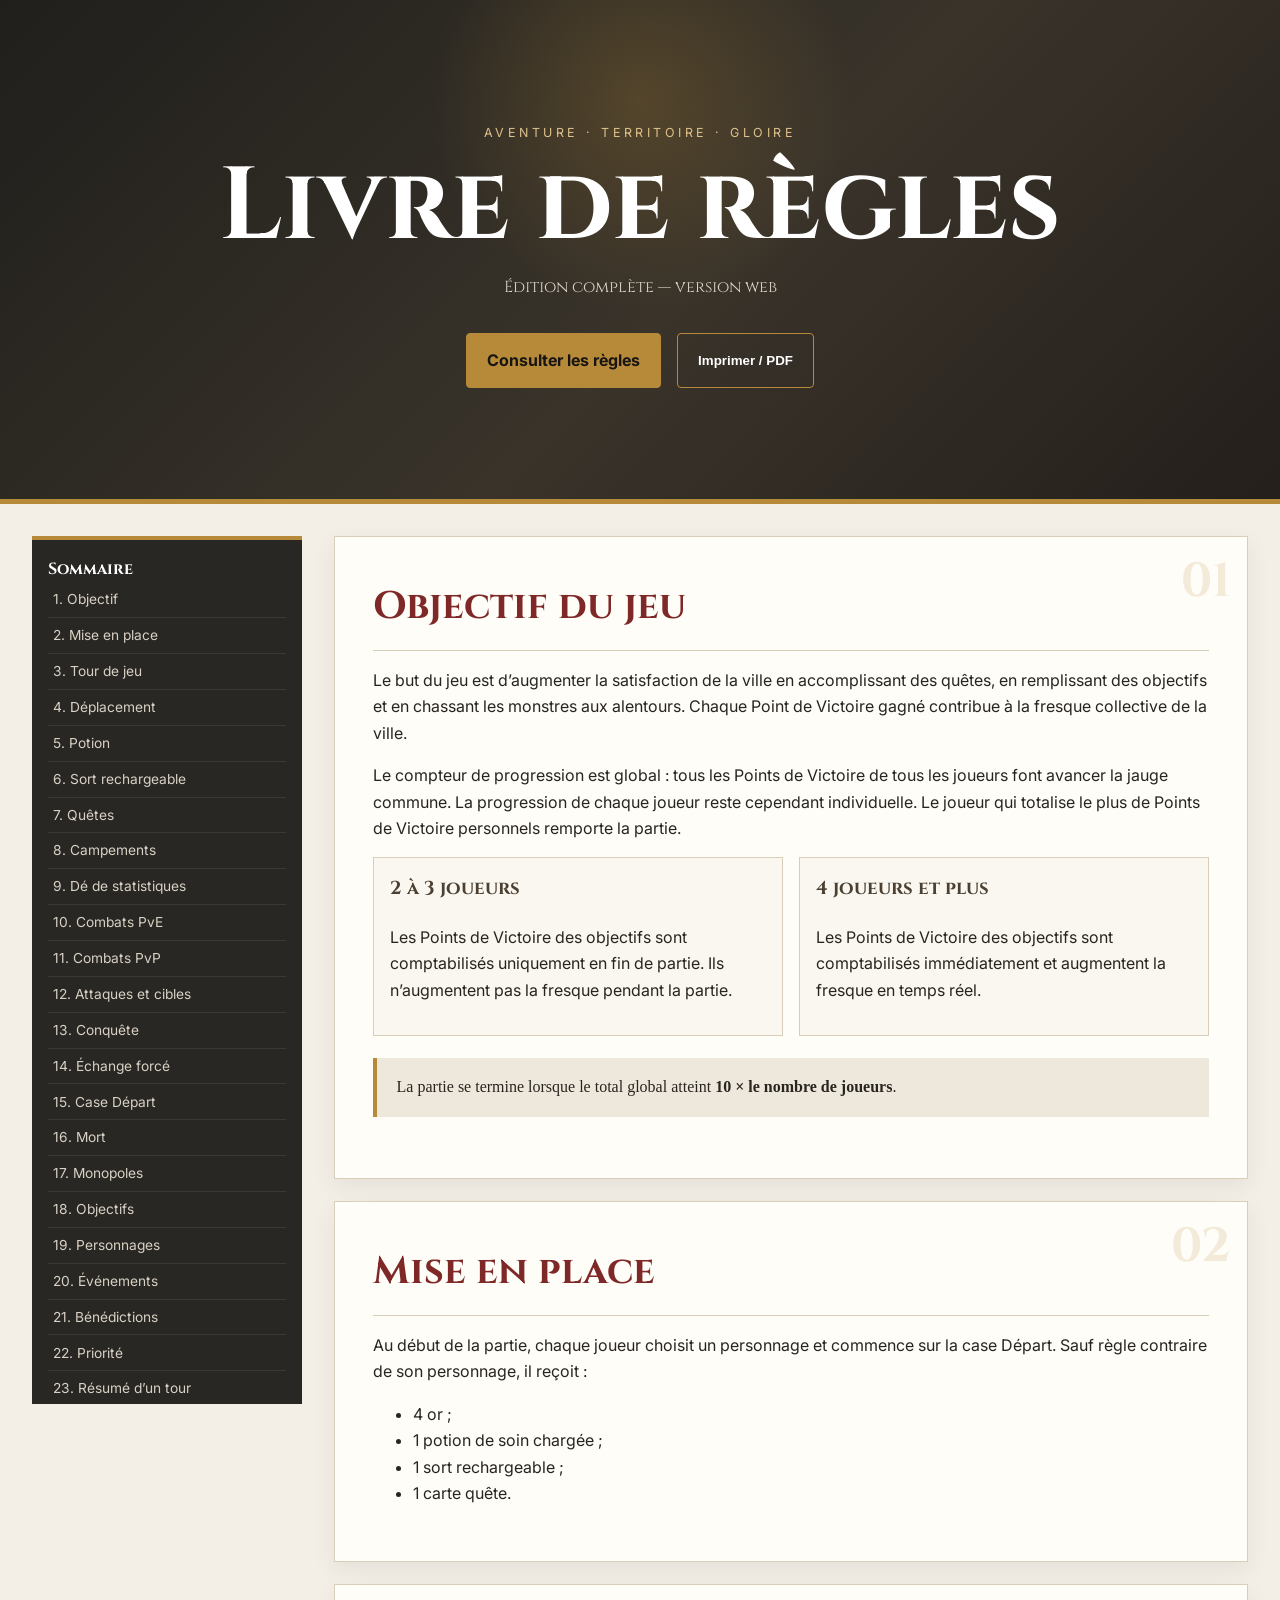
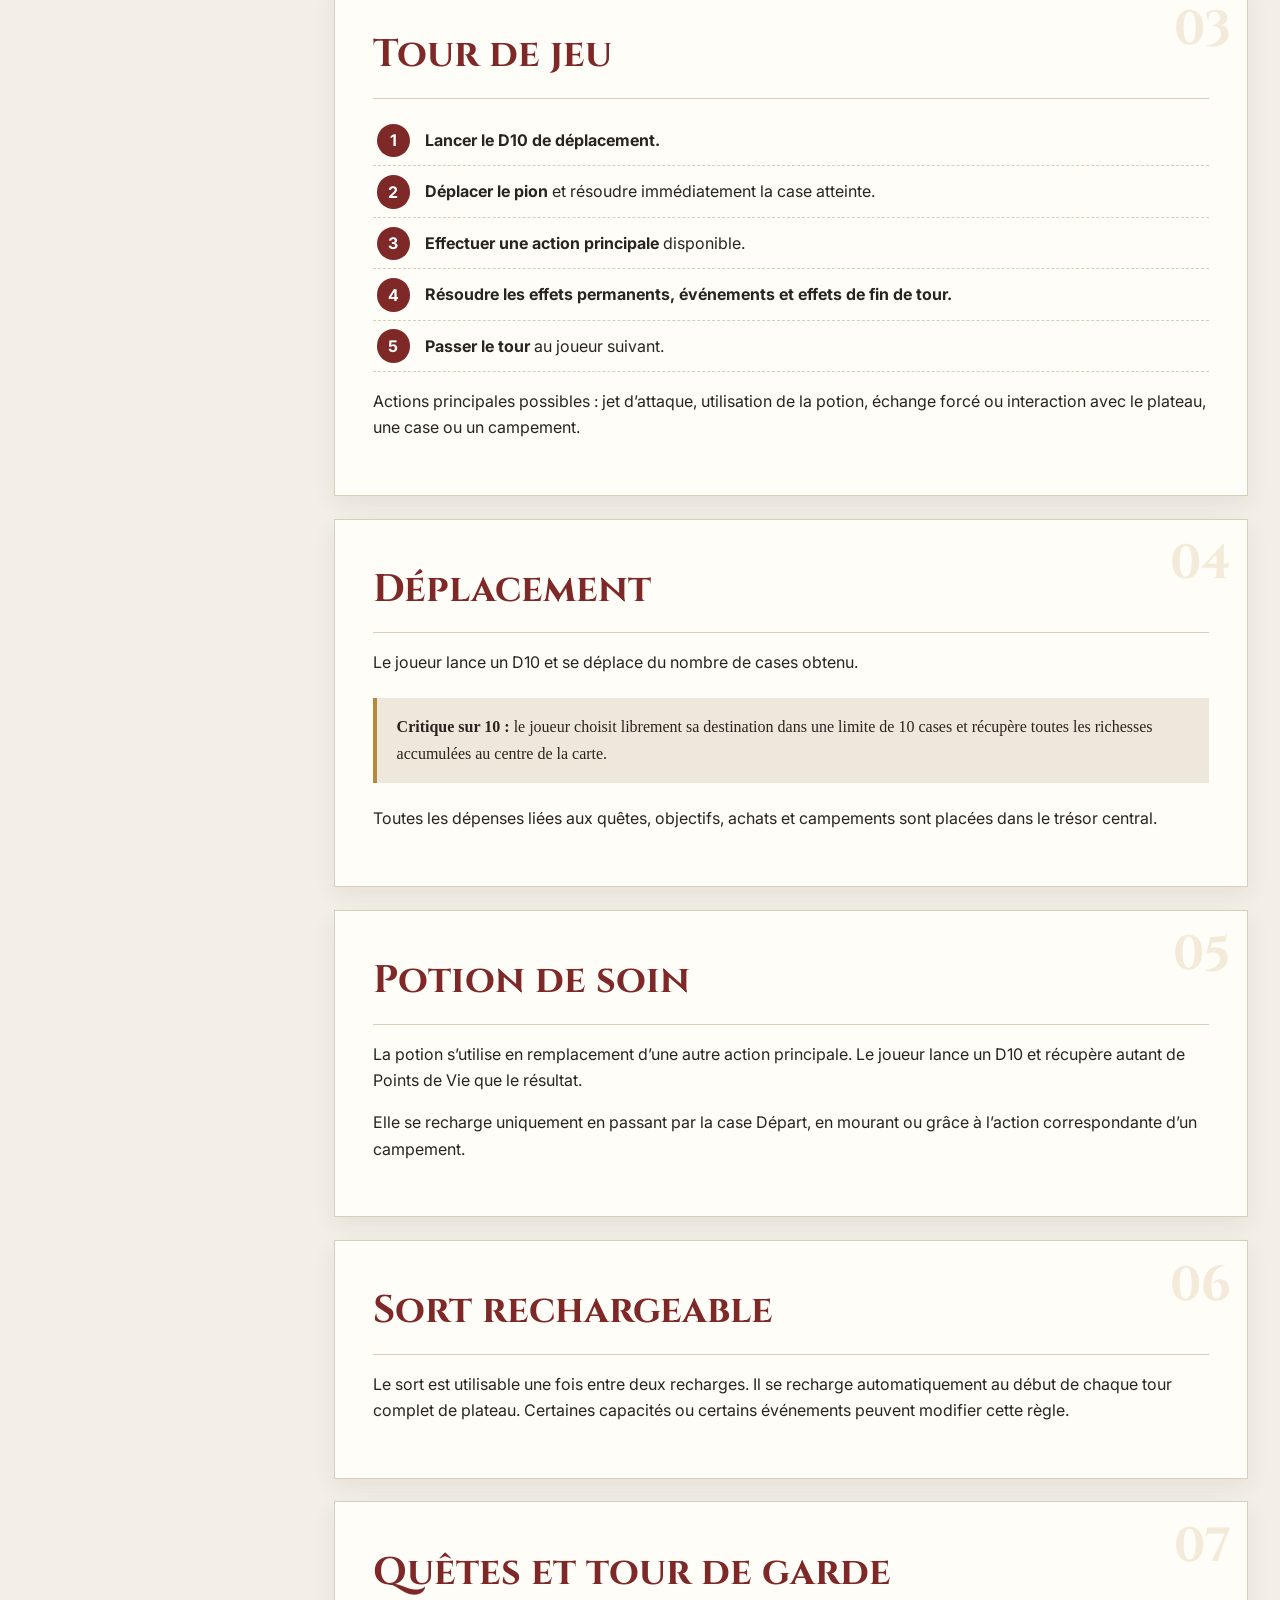
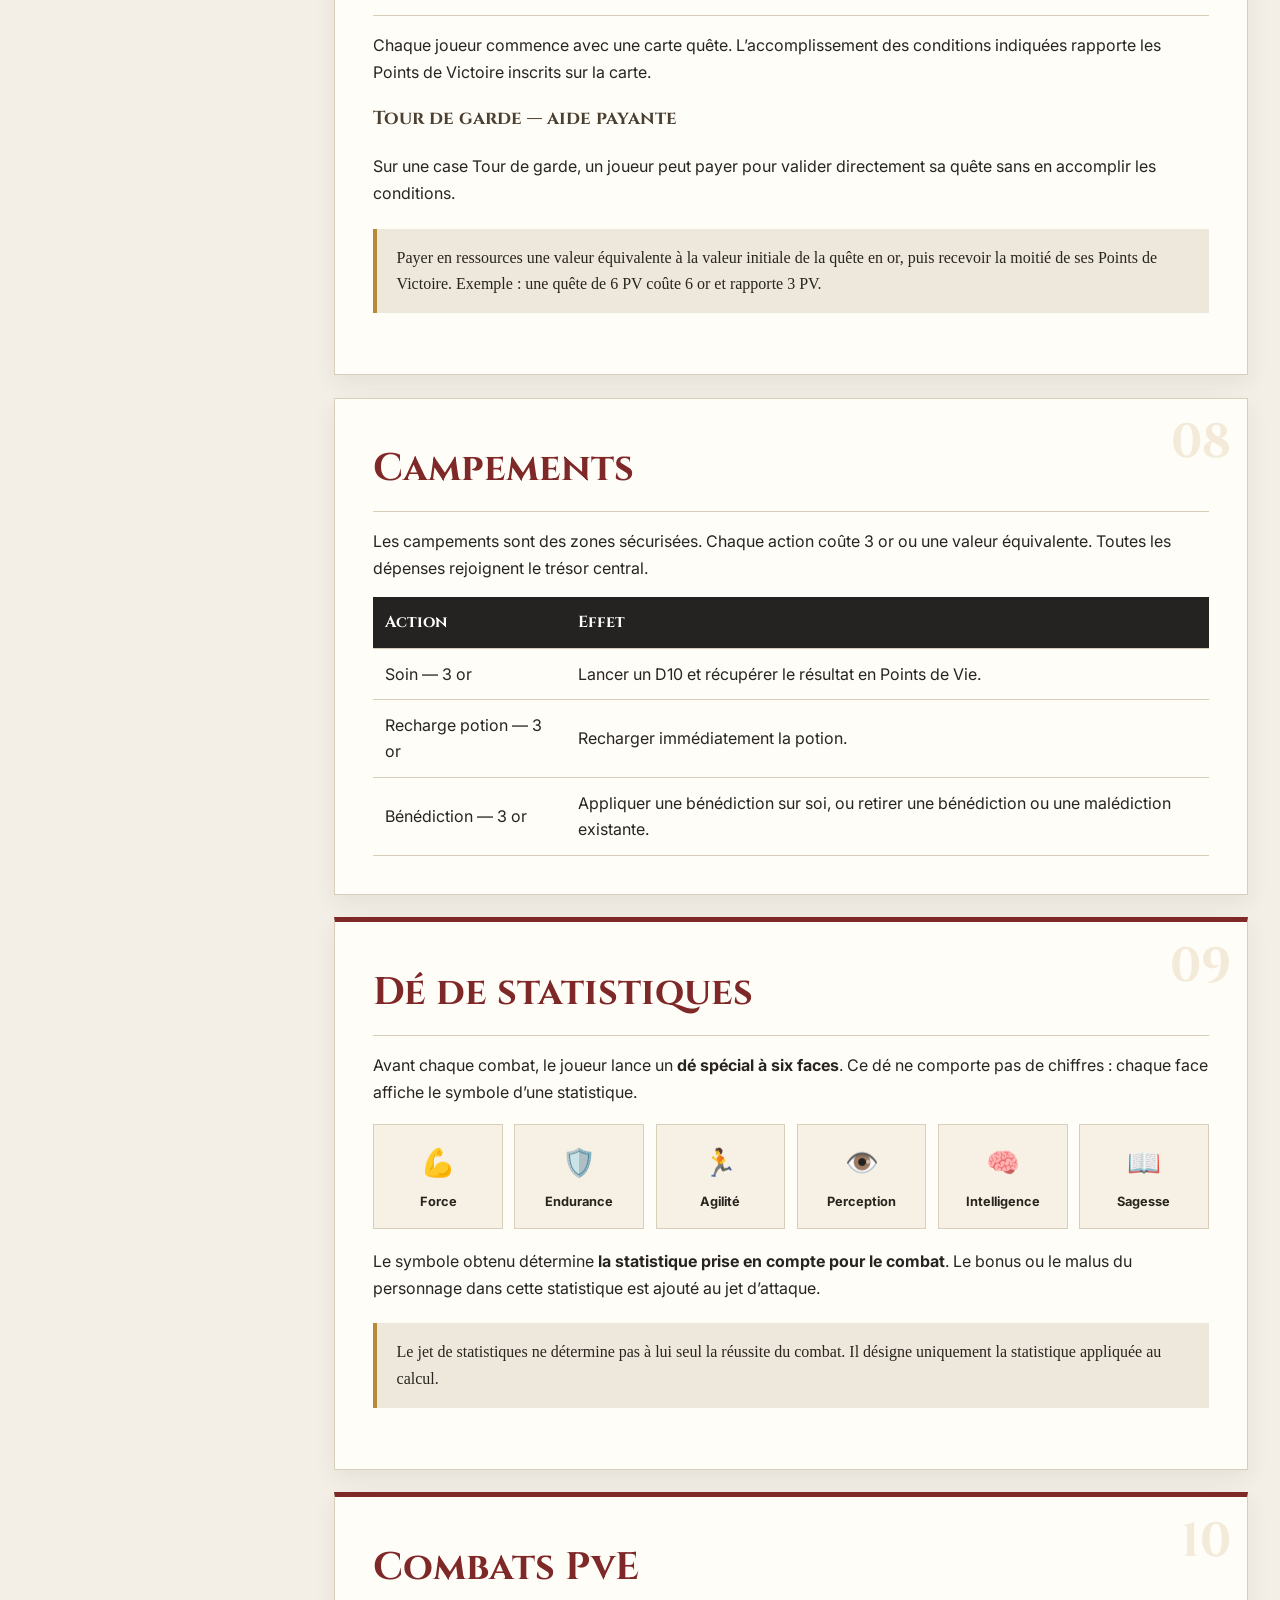
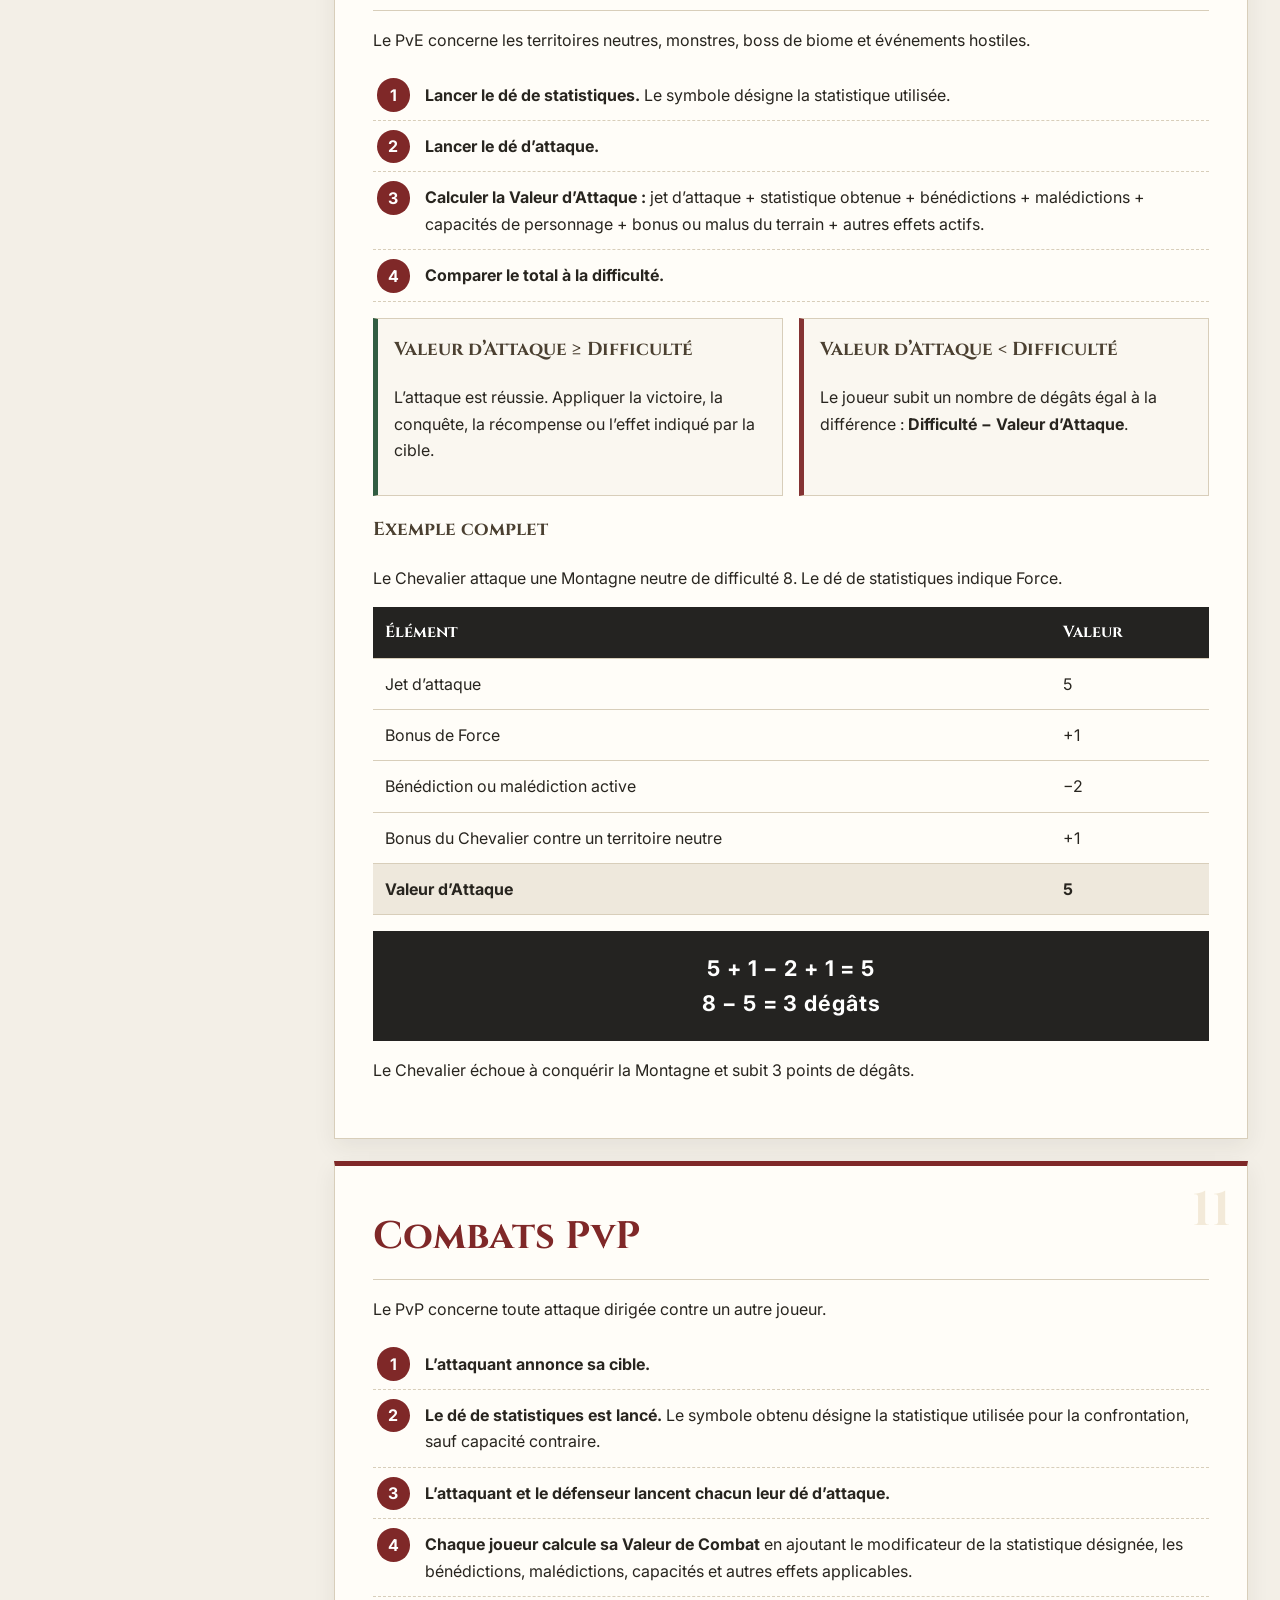
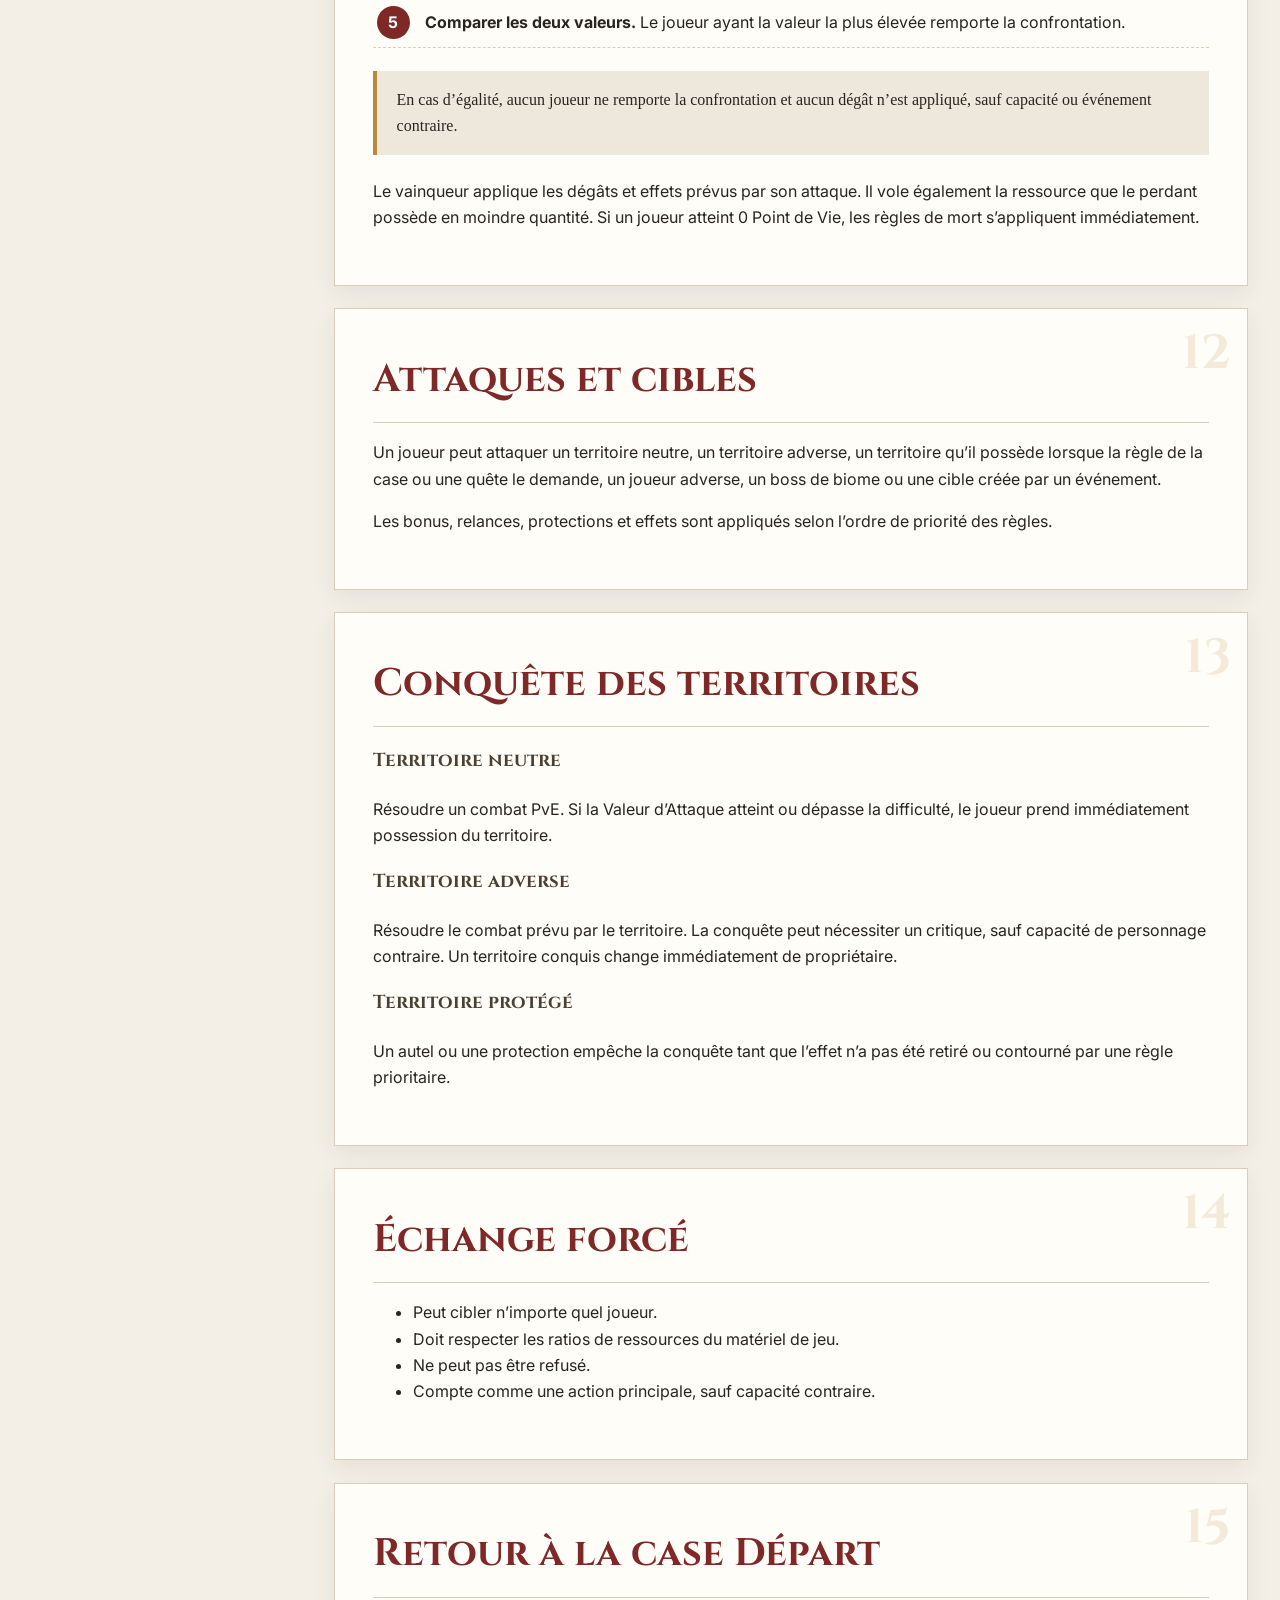
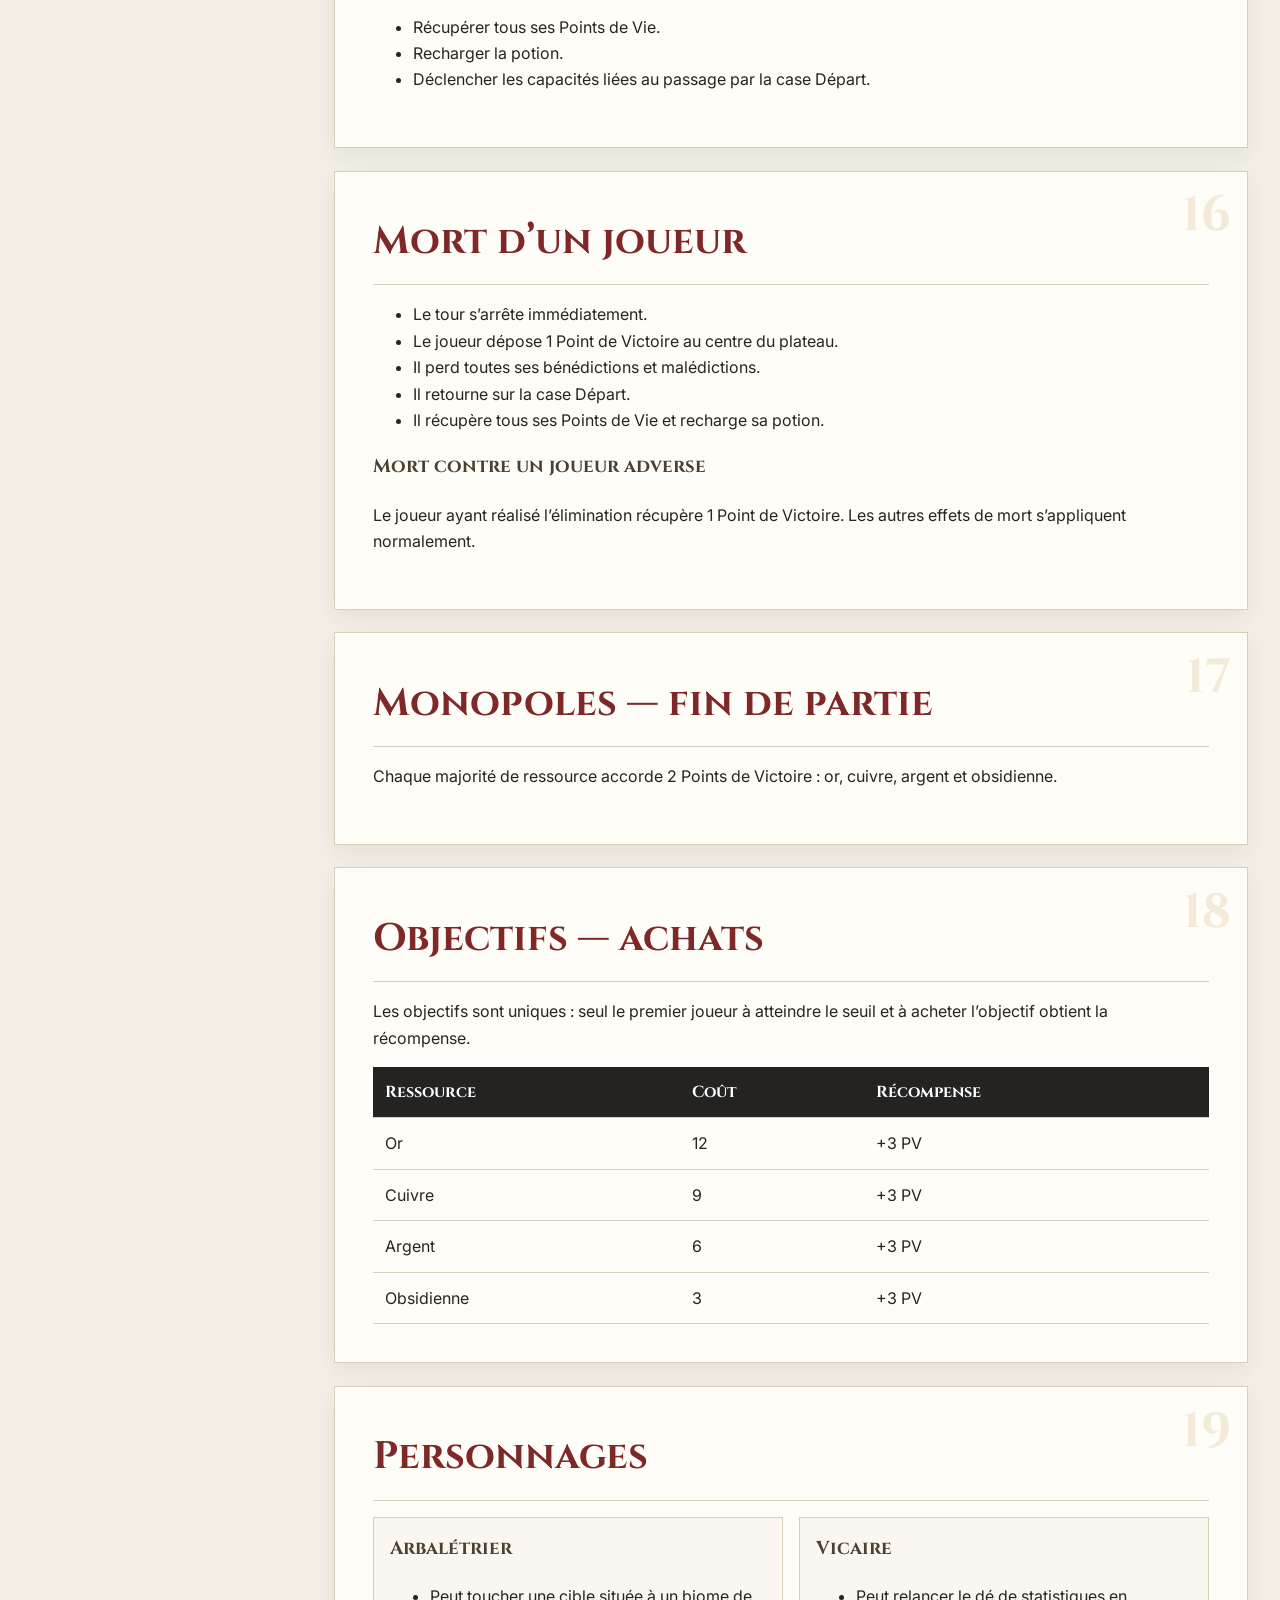
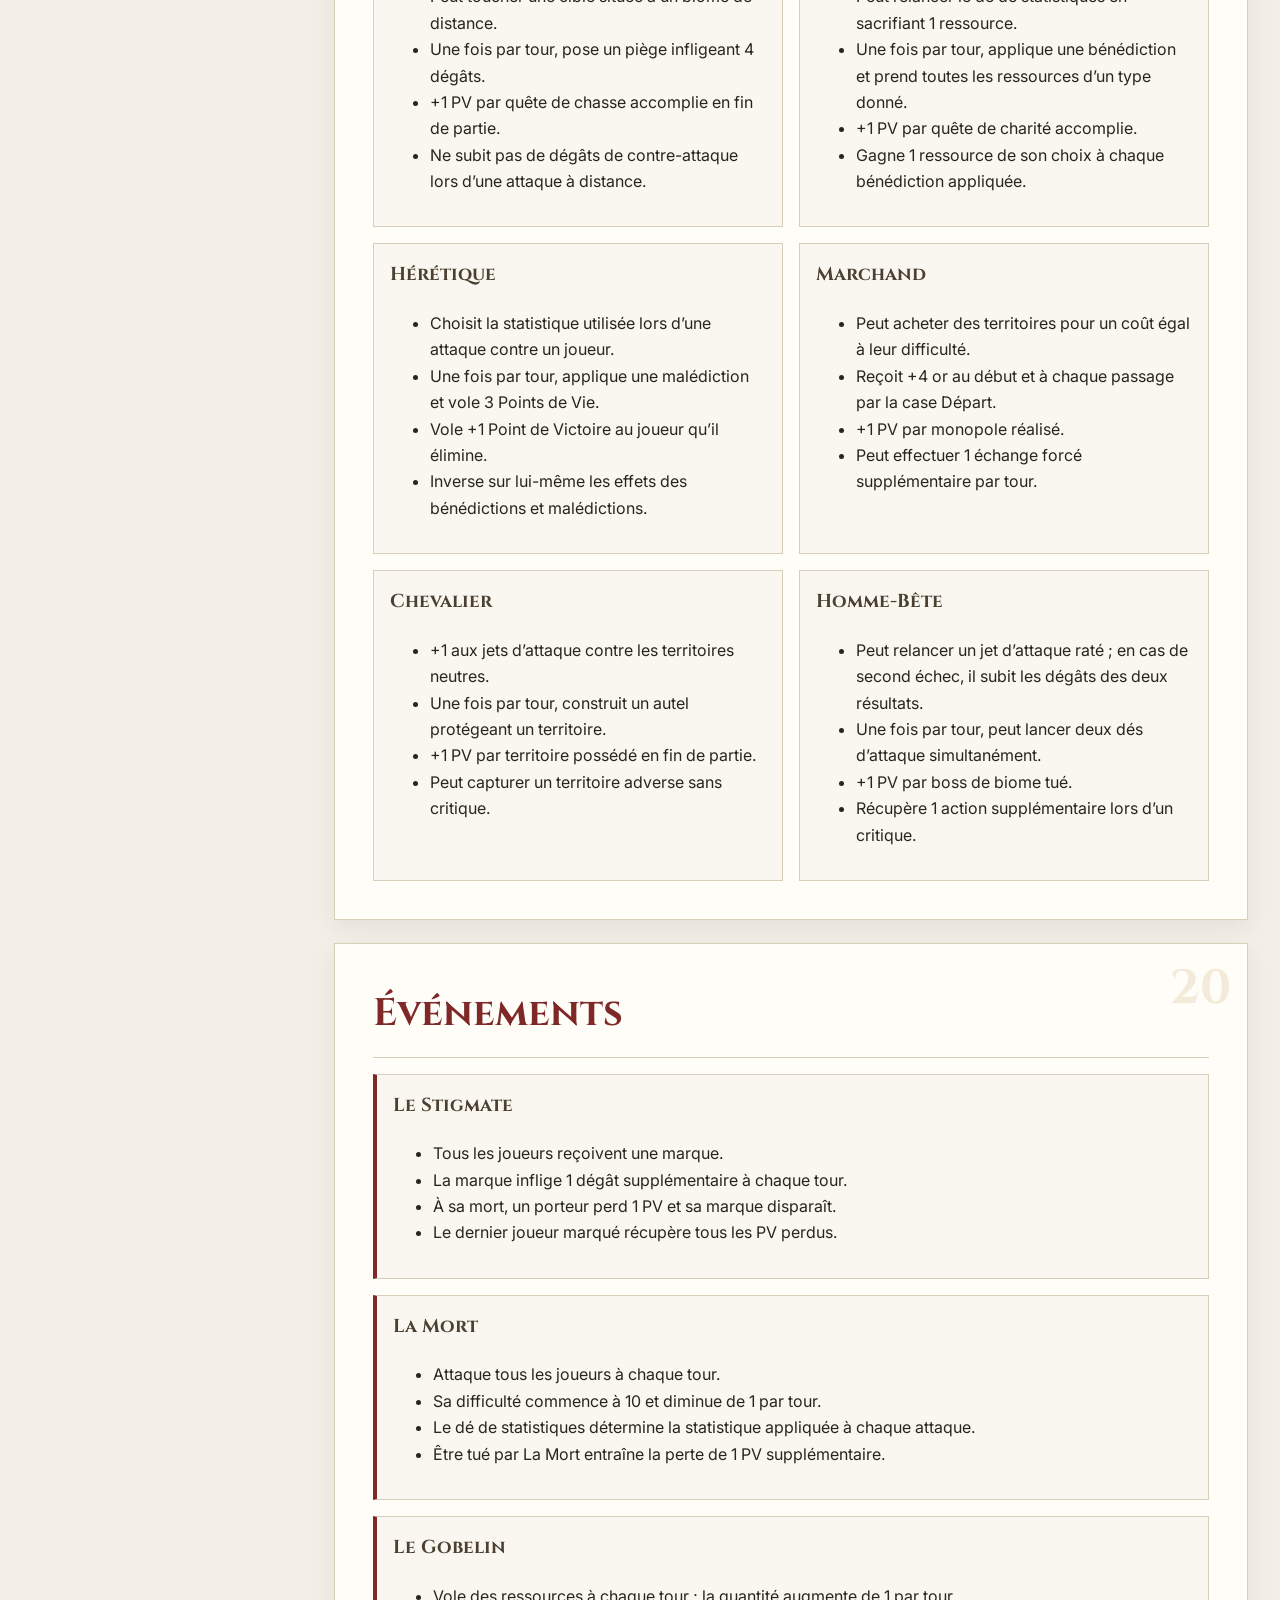
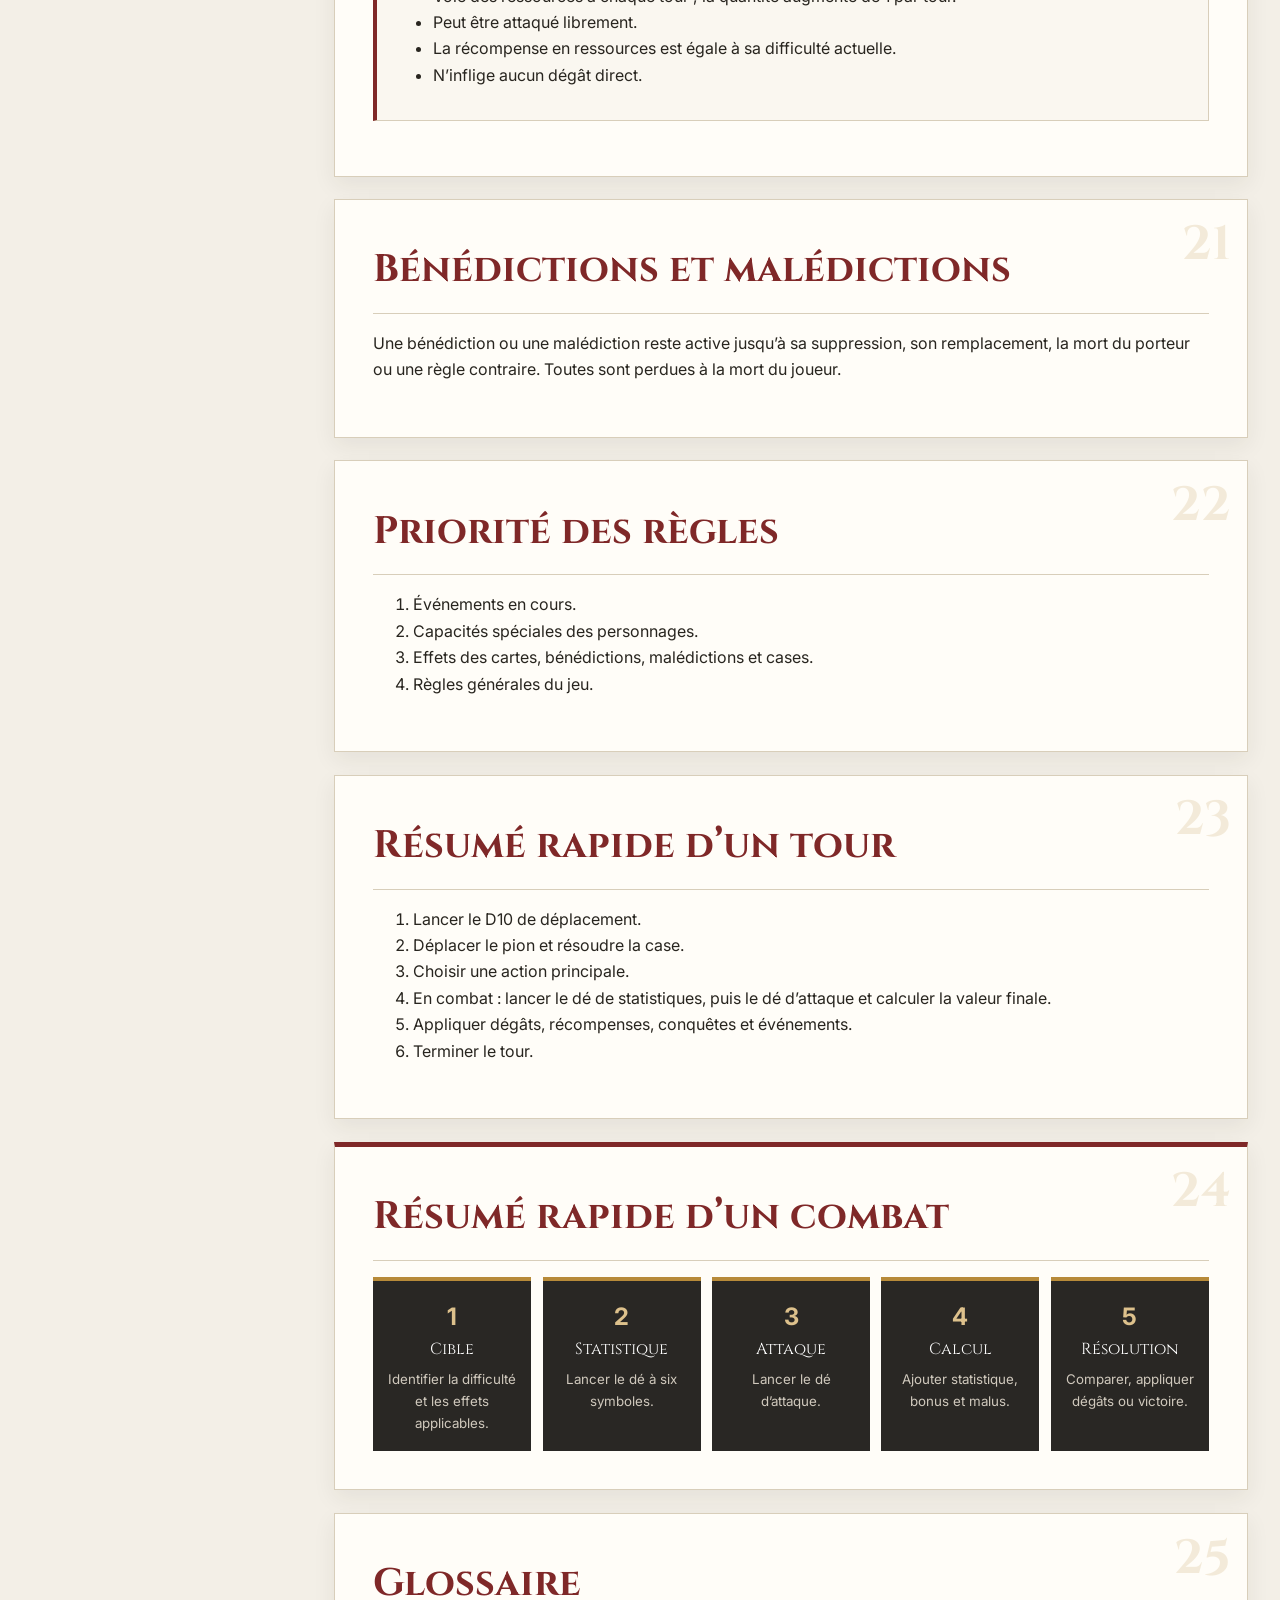
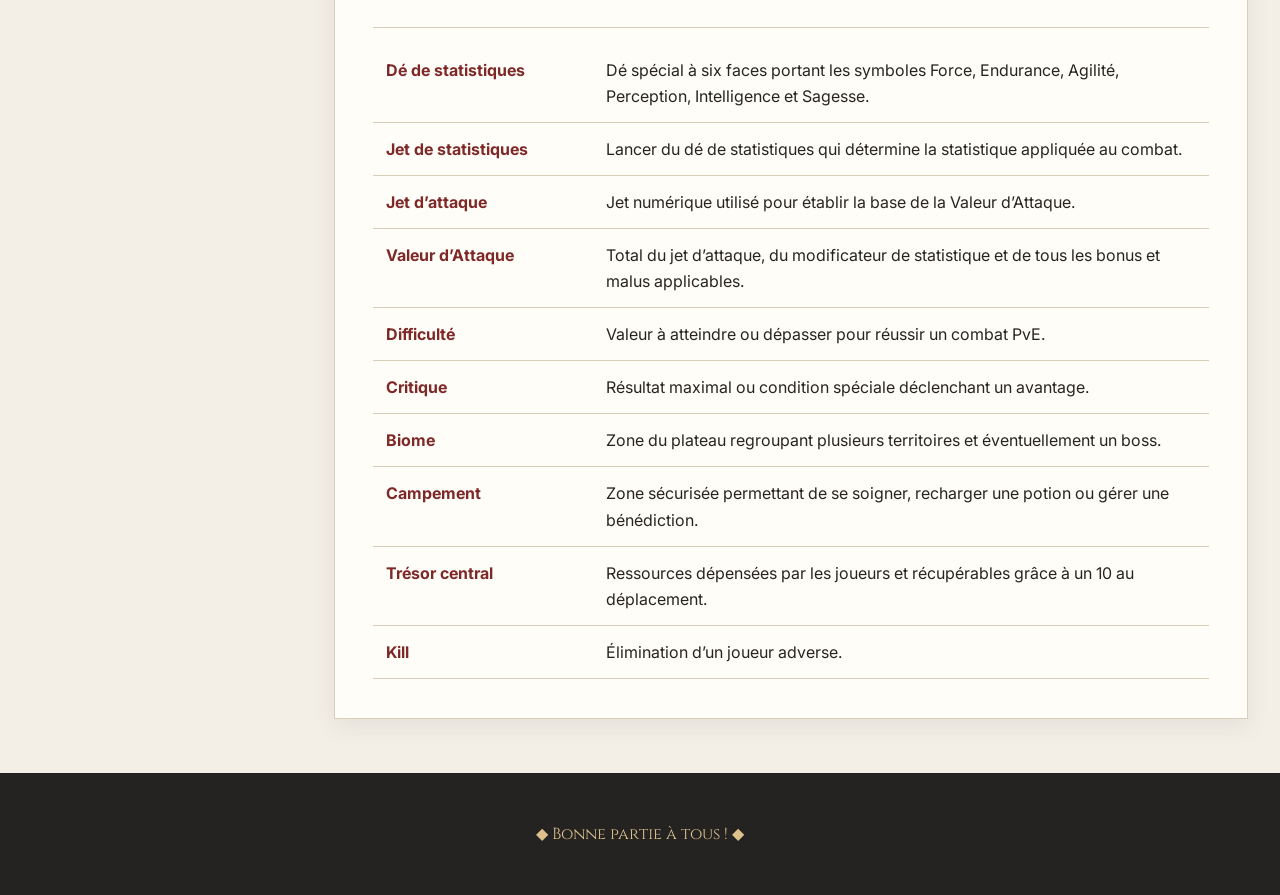
==== index.html @ 46ba0ae2 "Publie le livret de règles complet" ====
<!doctype html>
<html lang="fr">
<head>
  <meta charset="utf-8">
  <meta name="viewport" content="width=device-width, initial-scale=1">
  <meta name="description" content="Livret de règles complet du jeu">
  <title>Livre de règles</title>
  <link rel="stylesheet" href="styles.css">
</head>
<body>
<header class="hero"><div class="hero-inner"><p class="eyebrow">Aventure · Territoire · Gloire</p><h1>Livre de règles</h1><p class="subtitle">Édition complète — version web</p><div class="hero-actions"><a class="button primary" href="#sommaire">Consulter les règles</a><button class="button secondary" id="printBtn">Imprimer / PDF</button></div></div></header>
<div class="layout">
<aside class="sidebar" aria-label="Sommaire"><div class="sidebar-head"><strong>Sommaire</strong><button id="menuBtn" aria-label="Afficher ou masquer le sommaire">☰</button></div><nav id="sommaire">
<a href="#objectif">1. Objectif</a><a href="#mise-en-place">2. Mise en place</a><a href="#tour">3. Tour de jeu</a><a href="#deplacement">4. Déplacement</a><a href="#potion">5. Potion</a><a href="#sort">6. Sort rechargeable</a><a href="#quetes">7. Quêtes</a><a href="#campements">8. Campements</a><a href="#statistiques">9. Dé de statistiques</a><a href="#pve">10. Combats PvE</a><a href="#pvp">11. Combats PvP</a><a href="#attaques">12. Attaques et cibles</a><a href="#conquete">13. Conquête</a><a href="#echange">14. Échange forcé</a><a href="#depart">15. Case Départ</a><a href="#mort">16. Mort</a><a href="#monopoles">17. Monopoles</a><a href="#objectifs">18. Objectifs</a><a href="#personnages">19. Personnages</a><a href="#evenements">20. Événements</a><a href="#benedictions">21. Bénédictions</a><a href="#priorite">22. Priorité</a><a href="#resume-tour">23. Résumé d’un tour</a><a href="#resume-combat">24. Résumé d’un combat</a><a href="#glossaire">25. Glossaire</a>
</nav></aside>
<main>
<section id="objectif" class="chapter"><span class="chapter-number">01</span><h2>Objectif du jeu</h2><p>Le but du jeu est d’augmenter la satisfaction de la ville en accomplissant des quêtes, en remplissant des objectifs et en chassant les monstres aux alentours. Chaque Point de Victoire gagné contribue à la fresque collective de la ville.</p><p>Le compteur de progression est global : tous les Points de Victoire de tous les joueurs font avancer la jauge commune. La progression de chaque joueur reste cependant individuelle. Le joueur qui totalise le plus de Points de Victoire personnels remporte la partie.</p><div class="grid two"><article class="card"><h3>2 à 3 joueurs</h3><p>Les Points de Victoire des objectifs sont comptabilisés uniquement en fin de partie. Ils n’augmentent pas la fresque pendant la partie.</p></article><article class="card"><h3>4 joueurs et plus</h3><p>Les Points de Victoire des objectifs sont comptabilisés immédiatement et augmentent la fresque en temps réel.</p></article></div><div class="rule">La partie se termine lorsque le total global atteint <strong>10 × le nombre de joueurs</strong>.</div></section>
<section id="mise-en-place" class="chapter"><span class="chapter-number">02</span><h2>Mise en place</h2><p>Au début de la partie, chaque joueur choisit un personnage et commence sur la case Départ. Sauf règle contraire de son personnage, il reçoit :</p><ul><li>4 or ;</li><li>1 potion de soin chargée ;</li><li>1 sort rechargeable ;</li><li>1 carte quête.</li></ul></section>
<section id="tour" class="chapter"><span class="chapter-number">03</span><h2>Tour de jeu</h2><ol class="steps"><li><strong>Lancer le D10 de déplacement.</strong></li><li><strong>Déplacer le pion</strong> et résoudre immédiatement la case atteinte.</li><li><strong>Effectuer une action principale</strong> disponible.</li><li><strong>Résoudre les effets permanents, événements et effets de fin de tour.</strong></li><li><strong>Passer le tour</strong> au joueur suivant.</li></ol><p>Actions principales possibles : jet d’attaque, utilisation de la potion, échange forcé ou interaction avec le plateau, une case ou un campement.</p></section>
<section id="deplacement" class="chapter"><span class="chapter-number">04</span><h2>Déplacement</h2><p>Le joueur lance un D10 et se déplace du nombre de cases obtenu.</p><div class="rule"><strong>Critique sur 10 :</strong> le joueur choisit librement sa destination dans une limite de 10 cases et récupère toutes les richesses accumulées au centre de la carte.</div><p>Toutes les dépenses liées aux quêtes, objectifs, achats et campements sont placées dans le trésor central.</p></section>
<section id="potion" class="chapter"><span class="chapter-number">05</span><h2>Potion de soin</h2><p>La potion s’utilise en remplacement d’une autre action principale. Le joueur lance un D10 et récupère autant de Points de Vie que le résultat.</p><p>Elle se recharge uniquement en passant par la case Départ, en mourant ou grâce à l’action correspondante d’un campement.</p></section>
<section id="sort" class="chapter"><span class="chapter-number">06</span><h2>Sort rechargeable</h2><p>Le sort est utilisable une fois entre deux recharges. Il se recharge automatiquement au début de chaque tour complet de plateau. Certaines capacités ou certains événements peuvent modifier cette règle.</p></section>
<section id="quetes" class="chapter"><span class="chapter-number">07</span><h2>Quêtes et tour de garde</h2><p>Chaque joueur commence avec une carte quête. L’accomplissement des conditions indiquées rapporte les Points de Victoire inscrits sur la carte.</p><h3>Tour de garde — aide payante</h3><p>Sur une case Tour de garde, un joueur peut payer pour valider directement sa quête sans en accomplir les conditions.</p><div class="rule">Payer en ressources une valeur équivalente à la valeur initiale de la quête en or, puis recevoir la moitié de ses Points de Victoire. Exemple : une quête de 6 PV coûte 6 or et rapporte 3 PV.</div></section>
<section id="campements" class="chapter"><span class="chapter-number">08</span><h2>Campements</h2><p>Les campements sont des zones sécurisées. Chaque action coûte 3 or ou une valeur équivalente. Toutes les dépenses rejoignent le trésor central.</p><div class="table-wrap"><table><thead><tr><th>Action</th><th>Effet</th></tr></thead><tbody><tr><td>Soin — 3 or</td><td>Lancer un D10 et récupérer le résultat en Points de Vie.</td></tr><tr><td>Recharge potion — 3 or</td><td>Recharger immédiatement la potion.</td></tr><tr><td>Bénédiction — 3 or</td><td>Appliquer une bénédiction sur soi, ou retirer une bénédiction ou une malédiction existante.</td></tr></tbody></table></div></section>
<section id="statistiques" class="chapter highlight"><span class="chapter-number">09</span><h2>Dé de statistiques</h2><p>Avant chaque combat, le joueur lance un <strong>dé spécial à six faces</strong>. Ce dé ne comporte pas de chiffres : chaque face affiche le symbole d’une statistique.</p><div class="stats"><div>💪<span>Force</span></div><div>🛡️<span>Endurance</span></div><div>🏃<span>Agilité</span></div><div>👁️<span>Perception</span></div><div>🧠<span>Intelligence</span></div><div>📖<span>Sagesse</span></div></div><p>Le symbole obtenu détermine <strong>la statistique prise en compte pour le combat</strong>. Le bonus ou le malus du personnage dans cette statistique est ajouté au jet d’attaque.</p><div class="rule">Le jet de statistiques ne détermine pas à lui seul la réussite du combat. Il désigne uniquement la statistique appliquée au calcul.</div></section>
<section id="pve" class="chapter highlight"><span class="chapter-number">10</span><h2>Combats PvE</h2><p>Le PvE concerne les territoires neutres, monstres, boss de biome et événements hostiles.</p><ol class="steps"><li><strong>Lancer le dé de statistiques.</strong> Le symbole désigne la statistique utilisée.</li><li><strong>Lancer le dé d’attaque.</strong></li><li><strong>Calculer la Valeur d’Attaque :</strong> jet d’attaque + statistique obtenue + bénédictions + malédictions + capacités de personnage + bonus ou malus du terrain + autres effets actifs.</li><li><strong>Comparer le total à la difficulté.</strong></li></ol><div class="grid two"><article class="card success"><h3>Valeur d’Attaque ≥ Difficulté</h3><p>L’attaque est réussie. Appliquer la victoire, la conquête, la récompense ou l’effet indiqué par la cible.</p></article><article class="card danger"><h3>Valeur d’Attaque &lt; Difficulté</h3><p>Le joueur subit un nombre de dégâts égal à la différence : <strong>Difficulté − Valeur d’Attaque</strong>.</p></article></div><h3>Exemple complet</h3><p>Le Chevalier attaque une Montagne neutre de difficulté 8. Le dé de statistiques indique Force.</p><div class="table-wrap"><table><thead><tr><th>Élément</th><th>Valeur</th></tr></thead><tbody><tr><td>Jet d’attaque</td><td>5</td></tr><tr><td>Bonus de Force</td><td>+1</td></tr><tr><td>Bénédiction ou malédiction active</td><td>−2</td></tr><tr><td>Bonus du Chevalier contre un territoire neutre</td><td>+1</td></tr><tr class="total"><td>Valeur d’Attaque</td><td>5</td></tr></tbody></table></div><div class="calculation">5 + 1 − 2 + 1 = 5<br>8 − 5 = 3 dégâts</div><p>Le Chevalier échoue à conquérir la Montagne et subit 3 points de dégâts.</p></section>
<section id="pvp" class="chapter highlight"><span class="chapter-number">11</span><h2>Combats PvP</h2><p>Le PvP concerne toute attaque dirigée contre un autre joueur.</p><ol class="steps"><li><strong>L’attaquant annonce sa cible.</strong></li><li><strong>Le dé de statistiques est lancé.</strong> Le symbole obtenu désigne la statistique utilisée pour la confrontation, sauf capacité contraire.</li><li><strong>L’attaquant et le défenseur lancent chacun leur dé d’attaque.</strong></li><li><strong>Chaque joueur calcule sa Valeur de Combat</strong> en ajoutant le modificateur de la statistique désignée, les bénédictions, malédictions, capacités et autres effets applicables.</li><li><strong>Comparer les deux valeurs.</strong> Le joueur ayant la valeur la plus élevée remporte la confrontation.</li></ol><div class="rule">En cas d’égalité, aucun joueur ne remporte la confrontation et aucun dégât n’est appliqué, sauf capacité ou événement contraire.</div><p>Le vainqueur applique les dégâts et effets prévus par son attaque. Il vole également la ressource que le perdant possède en moindre quantité. Si un joueur atteint 0 Point de Vie, les règles de mort s’appliquent immédiatement.</p></section>
<section id="attaques" class="chapter"><span class="chapter-number">12</span><h2>Attaques et cibles</h2><p>Un joueur peut attaquer un territoire neutre, un territoire adverse, un territoire qu’il possède lorsque la règle de la case ou une quête le demande, un joueur adverse, un boss de biome ou une cible créée par un événement.</p><p>Les bonus, relances, protections et effets sont appliqués selon l’ordre de priorité des règles.</p></section>
<section id="conquete" class="chapter"><span class="chapter-number">13</span><h2>Conquête des territoires</h2><h3>Territoire neutre</h3><p>Résoudre un combat PvE. Si la Valeur d’Attaque atteint ou dépasse la difficulté, le joueur prend immédiatement possession du territoire.</p><h3>Territoire adverse</h3><p>Résoudre le combat prévu par le territoire. La conquête peut nécessiter un critique, sauf capacité de personnage contraire. Un territoire conquis change immédiatement de propriétaire.</p><h3>Territoire protégé</h3><p>Un autel ou une protection empêche la conquête tant que l’effet n’a pas été retiré ou contourné par une règle prioritaire.</p></section>
<section id="echange" class="chapter"><span class="chapter-number">14</span><h2>Échange forcé</h2><ul><li>Peut cibler n’importe quel joueur.</li><li>Doit respecter les ratios de ressources du matériel de jeu.</li><li>Ne peut pas être refusé.</li><li>Compte comme une action principale, sauf capacité contraire.</li></ul></section>
<section id="depart" class="chapter"><span class="chapter-number">15</span><h2>Retour à la case Départ</h2><ul><li>Récupérer tous ses Points de Vie.</li><li>Recharger la potion.</li><li>Déclencher les capacités liées au passage par la case Départ.</li></ul></section>
<section id="mort" class="chapter"><span class="chapter-number">16</span><h2>Mort d’un joueur</h2><ul><li>Le tour s’arrête immédiatement.</li><li>Le joueur dépose 1 Point de Victoire au centre du plateau.</li><li>Il perd toutes ses bénédictions et malédictions.</li><li>Il retourne sur la case Départ.</li><li>Il récupère tous ses Points de Vie et recharge sa potion.</li></ul><h3>Mort contre un joueur adverse</h3><p>Le joueur ayant réalisé l’élimination récupère 1 Point de Victoire. Les autres effets de mort s’appliquent normalement.</p></section>
<section id="monopoles" class="chapter"><span class="chapter-number">17</span><h2>Monopoles — fin de partie</h2><p>Chaque majorité de ressource accorde 2 Points de Victoire : or, cuivre, argent et obsidienne.</p></section>
<section id="objectifs" class="chapter"><span class="chapter-number">18</span><h2>Objectifs — achats</h2><p>Les objectifs sont uniques : seul le premier joueur à atteindre le seuil et à acheter l’objectif obtient la récompense.</p><div class="table-wrap"><table><thead><tr><th>Ressource</th><th>Coût</th><th>Récompense</th></tr></thead><tbody><tr><td>Or</td><td>12</td><td>+3 PV</td></tr><tr><td>Cuivre</td><td>9</td><td>+3 PV</td></tr><tr><td>Argent</td><td>6</td><td>+3 PV</td></tr><tr><td>Obsidienne</td><td>3</td><td>+3 PV</td></tr></tbody></table></div></section>
<section id="personnages" class="chapter"><span class="chapter-number">19</span><h2>Personnages</h2><div class="characters"><article class="character"><h3>Arbalétrier</h3><ul><li>Peut toucher une cible située à un biome de distance.</li><li>Une fois par tour, pose un piège infligeant 4 dégâts.</li><li>+1 PV par quête de chasse accomplie en fin de partie.</li><li>Ne subit pas de dégâts de contre-attaque lors d’une attaque à distance.</li></ul></article><article class="character"><h3>Vicaire</h3><ul><li>Peut relancer le dé de statistiques en sacrifiant 1 ressource.</li><li>Une fois par tour, applique une bénédiction et prend toutes les ressources d’un type donné.</li><li>+1 PV par quête de charité accomplie.</li><li>Gagne 1 ressource de son choix à chaque bénédiction appliquée.</li></ul></article><article class="character"><h3>Hérétique</h3><ul><li>Choisit la statistique utilisée lors d’une attaque contre un joueur.</li><li>Une fois par tour, applique une malédiction et vole 3 Points de Vie.</li><li>Vole +1 Point de Victoire au joueur qu’il élimine.</li><li>Inverse sur lui-même les effets des bénédictions et malédictions.</li></ul></article><article class="character"><h3>Marchand</h3><ul><li>Peut acheter des territoires pour un coût égal à leur difficulté.</li><li>Reçoit +4 or au début et à chaque passage par la case Départ.</li><li>+1 PV par monopole réalisé.</li><li>Peut effectuer 1 échange forcé supplémentaire par tour.</li></ul></article><article class="character"><h3>Chevalier</h3><ul><li>+1 aux jets d’attaque contre les territoires neutres.</li><li>Une fois par tour, construit un autel protégeant un territoire.</li><li>+1 PV par territoire possédé en fin de partie.</li><li>Peut capturer un territoire adverse sans critique.</li></ul></article><article class="character"><h3>Homme-Bête</h3><ul><li>Peut relancer un jet d’attaque raté ; en cas de second échec, il subit les dégâts des deux résultats.</li><li>Une fois par tour, peut lancer deux dés d’attaque simultanément.</li><li>+1 PV par boss de biome tué.</li><li>Récupère 1 action supplémentaire lors d’un critique.</li></ul></article></div></section>
<section id="evenements" class="chapter"><span class="chapter-number">20</span><h2>Événements</h2><article class="event"><h3>Le Stigmate</h3><ul><li>Tous les joueurs reçoivent une marque.</li><li>La marque inflige 1 dégât supplémentaire à chaque tour.</li><li>À sa mort, un porteur perd 1 PV et sa marque disparaît.</li><li>Le dernier joueur marqué récupère tous les PV perdus.</li></ul></article><article class="event"><h3>La Mort</h3><ul><li>Attaque tous les joueurs à chaque tour.</li><li>Sa difficulté commence à 10 et diminue de 1 par tour.</li><li>Le dé de statistiques détermine la statistique appliquée à chaque attaque.</li><li>Être tué par La Mort entraîne la perte de 1 PV supplémentaire.</li></ul></article><article class="event"><h3>Le Gobelin</h3><ul><li>Vole des ressources à chaque tour ; la quantité augmente de 1 par tour.</li><li>Peut être attaqué librement.</li><li>La récompense en ressources est égale à sa difficulté actuelle.</li><li>N’inflige aucun dégât direct.</li></ul></article></section>
<section id="benedictions" class="chapter"><span class="chapter-number">21</span><h2>Bénédictions et malédictions</h2><p>Une bénédiction ou une malédiction reste active jusqu’à sa suppression, son remplacement, la mort du porteur ou une règle contraire. Toutes sont perdues à la mort du joueur.</p></section>
<section id="priorite" class="chapter"><span class="chapter-number">22</span><h2>Priorité des règles</h2><ol><li>Événements en cours.</li><li>Capacités spéciales des personnages.</li><li>Effets des cartes, bénédictions, malédictions et cases.</li><li>Règles générales du jeu.</li></ol></section>
<section id="resume-tour" class="chapter"><span class="chapter-number">23</span><h2>Résumé rapide d’un tour</h2><ol><li>Lancer le D10 de déplacement.</li><li>Déplacer le pion et résoudre la case.</li><li>Choisir une action principale.</li><li>En combat : lancer le dé de statistiques, puis le dé d’attaque et calculer la valeur finale.</li><li>Appliquer dégâts, récompenses, conquêtes et événements.</li><li>Terminer le tour.</li></ol></section>
<section id="resume-combat" class="chapter highlight"><span class="chapter-number">24</span><h2>Résumé rapide d’un combat</h2><div class="combat-flow"><div><b>1</b><span>Cible</span><small>Identifier la difficulté et les effets applicables.</small></div><div><b>2</b><span>Statistique</span><small>Lancer le dé à six symboles.</small></div><div><b>3</b><span>Attaque</span><small>Lancer le dé d’attaque.</small></div><div><b>4</b><span>Calcul</span><small>Ajouter statistique, bonus et malus.</small></div><div><b>5</b><span>Résolution</span><small>Comparer, appliquer dégâts ou victoire.</small></div></div></section>
<section id="glossaire" class="chapter"><span class="chapter-number">25</span><h2>Glossaire</h2><dl><dt>Dé de statistiques</dt><dd>Dé spécial à six faces portant les symboles Force, Endurance, Agilité, Perception, Intelligence et Sagesse.</dd><dt>Jet de statistiques</dt><dd>Lancer du dé de statistiques qui détermine la statistique appliquée au combat.</dd><dt>Jet d’attaque</dt><dd>Jet numérique utilisé pour établir la base de la Valeur d’Attaque.</dd><dt>Valeur d’Attaque</dt><dd>Total du jet d’attaque, du modificateur de statistique et de tous les bonus et malus applicables.</dd><dt>Difficulté</dt><dd>Valeur à atteindre ou dépasser pour réussir un combat PvE.</dd><dt>Critique</dt><dd>Résultat maximal ou condition spéciale déclenchant un avantage.</dd><dt>Biome</dt><dd>Zone du plateau regroupant plusieurs territoires et éventuellement un boss.</dd><dt>Campement</dt><dd>Zone sécurisée permettant de se soigner, recharger une potion ou gérer une bénédiction.</dd><dt>Trésor central</dt><dd>Ressources dépensées par les joueurs et récupérables grâce à un 10 au déplacement.</dd><dt>Kill</dt><dd>Élimination d’un joueur adverse.</dd></dl></section>
</main></div><footer><p>◆ Bonne partie à tous ! ◆</p></footer><script src="script.js"></script></body></html>
---- styles.css ----
@import url('https://fonts.googleapis.com/css2?family=Cinzel:wght@500;600;700&family=Inter:wght@400;500;600;700&display=swap');
:root{--bg:#f3efe7;--paper:#fffdf8;--ink:#28251f;--muted:#746e62;--line:#d8ceba;--red:#7f2828;--gold:#b78a39;--dark:#242321;--green:#315d42;--danger:#843333}
*{box-sizing:border-box}html{scroll-behavior:smooth}body{margin:0;background:var(--bg);color:var(--ink);font-family:Inter,system-ui,sans-serif;line-height:1.65}
.hero{min-height:56vh;display:grid;place-items:center;text-align:center;color:white;background:radial-gradient(circle at 50% 20%,rgba(183,138,57,.25),transparent 28%),linear-gradient(135deg,#201f1c,#39332a 55%,#241f1b);border-bottom:5px solid var(--gold)}
.hero-inner{padding:3rem 1rem}.eyebrow{text-transform:uppercase;letter-spacing:.28em;color:#ddc18c;font-size:.78rem}.hero h1{font-family:Cinzel,serif;font-size:clamp(3rem,8vw,6.5rem);margin:.3rem 0;line-height:1}.subtitle{font-family:Cinzel,serif;color:#d9d2c5}
.hero-actions{display:flex;justify-content:center;gap:1rem;margin-top:2rem;flex-wrap:wrap}.button{border:1px solid var(--gold);padding:.85rem 1.25rem;border-radius:4px;font-weight:700;cursor:pointer;text-decoration:none}.primary{background:var(--gold);color:#171512}.secondary{background:transparent;color:white}
.layout{max-width:1360px;margin:auto;display:grid;grid-template-columns:270px minmax(0,1fr);gap:2rem;padding:2rem}
.sidebar{position:sticky;top:1rem;height:calc(100vh - 2rem);overflow:auto;background:#292724;color:white;border-top:4px solid var(--gold);padding:1rem}.sidebar-head{display:flex;justify-content:space-between;font-family:Cinzel,serif}.sidebar a{display:block;color:#d8d1c4;text-decoration:none;padding:.38rem .3rem;border-bottom:1px solid #3b3833;font-size:.86rem}.sidebar a:hover{color:white;padding-left:.6rem}.sidebar button{display:none}
main{min-width:0}.chapter{position:relative;background:var(--paper);border:1px solid var(--line);box-shadow:0 8px 22px rgba(49,42,29,.07);padding:clamp(1.3rem,3vw,3rem);margin-bottom:1.4rem;scroll-margin-top:1rem}.chapter h2{font-family:Cinzel,serif;color:var(--red);font-size:clamp(1.55rem,3vw,2.5rem);margin:0 0 1rem;border-bottom:1px solid var(--line);padding-bottom:.7rem}.chapter h3{font-family:Cinzel,serif;color:#4b4031}.chapter-number{position:absolute;right:1rem;top:.3rem;font-family:Cinzel,serif;font-size:3rem;color:rgba(183,138,57,.16);font-weight:700}.highlight{border-top:5px solid var(--red)}
.rule{margin:1.4rem 0;padding:1rem 1.2rem;background:#eee8dc;border-left:4px solid var(--gold);font-family:Georgia,serif}.grid{display:grid;gap:1rem}.grid.two{grid-template-columns:repeat(2,minmax(0,1fr))}.card,.character,.event{border:1px solid var(--line);background:#faf7f0;padding:1rem}.card h3,.character h3,.event h3{margin-top:0}.success{border-left:5px solid var(--green)}.danger{border-left:5px solid var(--danger)}
table{width:100%;border-collapse:collapse}th,td{padding:.75rem;text-align:left;border-bottom:1px solid var(--line)}th{background:var(--dark);color:white;font-family:Cinzel,serif}.total{font-weight:700;background:#eee8dc}.table-wrap{overflow:auto}
.steps{counter-reset:item;list-style:none;padding:0}.steps li{position:relative;padding:.75rem .5rem .75rem 3.2rem;border-bottom:1px dashed var(--line)}.steps li:before{counter-increment:item;content:counter(item);position:absolute;left:.2rem;top:.55rem;width:2.1rem;height:2.1rem;border-radius:50%;display:grid;place-items:center;background:var(--red);color:white;font-weight:700}
.stats{display:grid;grid-template-columns:repeat(6,1fr);gap:.7rem;margin:1.2rem 0}.stats div{display:grid;place-items:center;gap:.3rem;padding:1rem .3rem;border:1px solid var(--line);background:#f7f1e5;font-size:1.7rem}.stats span{font-size:.8rem;font-weight:700}
.calculation{text-align:center;background:var(--dark);color:white;padding:1.2rem;font-size:1.35rem;font-weight:700;letter-spacing:.04em;margin:1rem 0}
.characters{display:grid;grid-template-columns:repeat(2,minmax(0,1fr));gap:1rem}.event{margin:1rem 0;border-left:4px solid var(--red)}
.combat-flow{display:grid;grid-template-columns:repeat(5,1fr);gap:.7rem}.combat-flow div{background:#292724;color:white;text-align:center;padding:1rem .5rem;border-top:4px solid var(--gold)}.combat-flow b{display:block;font-size:1.5rem;color:#ddc18c}.combat-flow span{display:block;font-family:Cinzel,serif}.combat-flow small{display:block;color:#d0c9bd;margin-top:.4rem}
dl{display:grid;grid-template-columns:220px 1fr;margin:0}dt,dd{margin:0;padding:.8rem;border-bottom:1px solid var(--line)}dt{font-weight:700;color:var(--red)}
footer{text-align:center;padding:2rem;background:#242321;color:#ddc18c;font-family:Cinzel,serif}
@media(max-width:900px){.layout{display:block;padding:0}.sidebar{position:sticky;top:0;height:auto;z-index:5}.sidebar nav{display:none;max-height:55vh;overflow:auto}.sidebar.open nav{display:block}.sidebar button{display:block;background:none;border:0;color:white;font-size:1.2rem}.chapter{margin:0;border-width:0 0 1px}.grid.two,.characters{grid-template-columns:1fr}.stats{grid-template-columns:repeat(3,1fr)}.combat-flow{grid-template-columns:1fr 1fr}.hero{min-height:45vh}}
@media print{.hero{min-height:auto;padding:2rem}.hero-actions,.sidebar{display:none}.layout{display:block;padding:0}.chapter{box-shadow:none;break-inside:avoid;border:0;border-bottom:1px solid #bbb}.chapter-number{color:#ddd}body{background:white}.combat-flow{grid-template-columns:repeat(5,1fr)}}
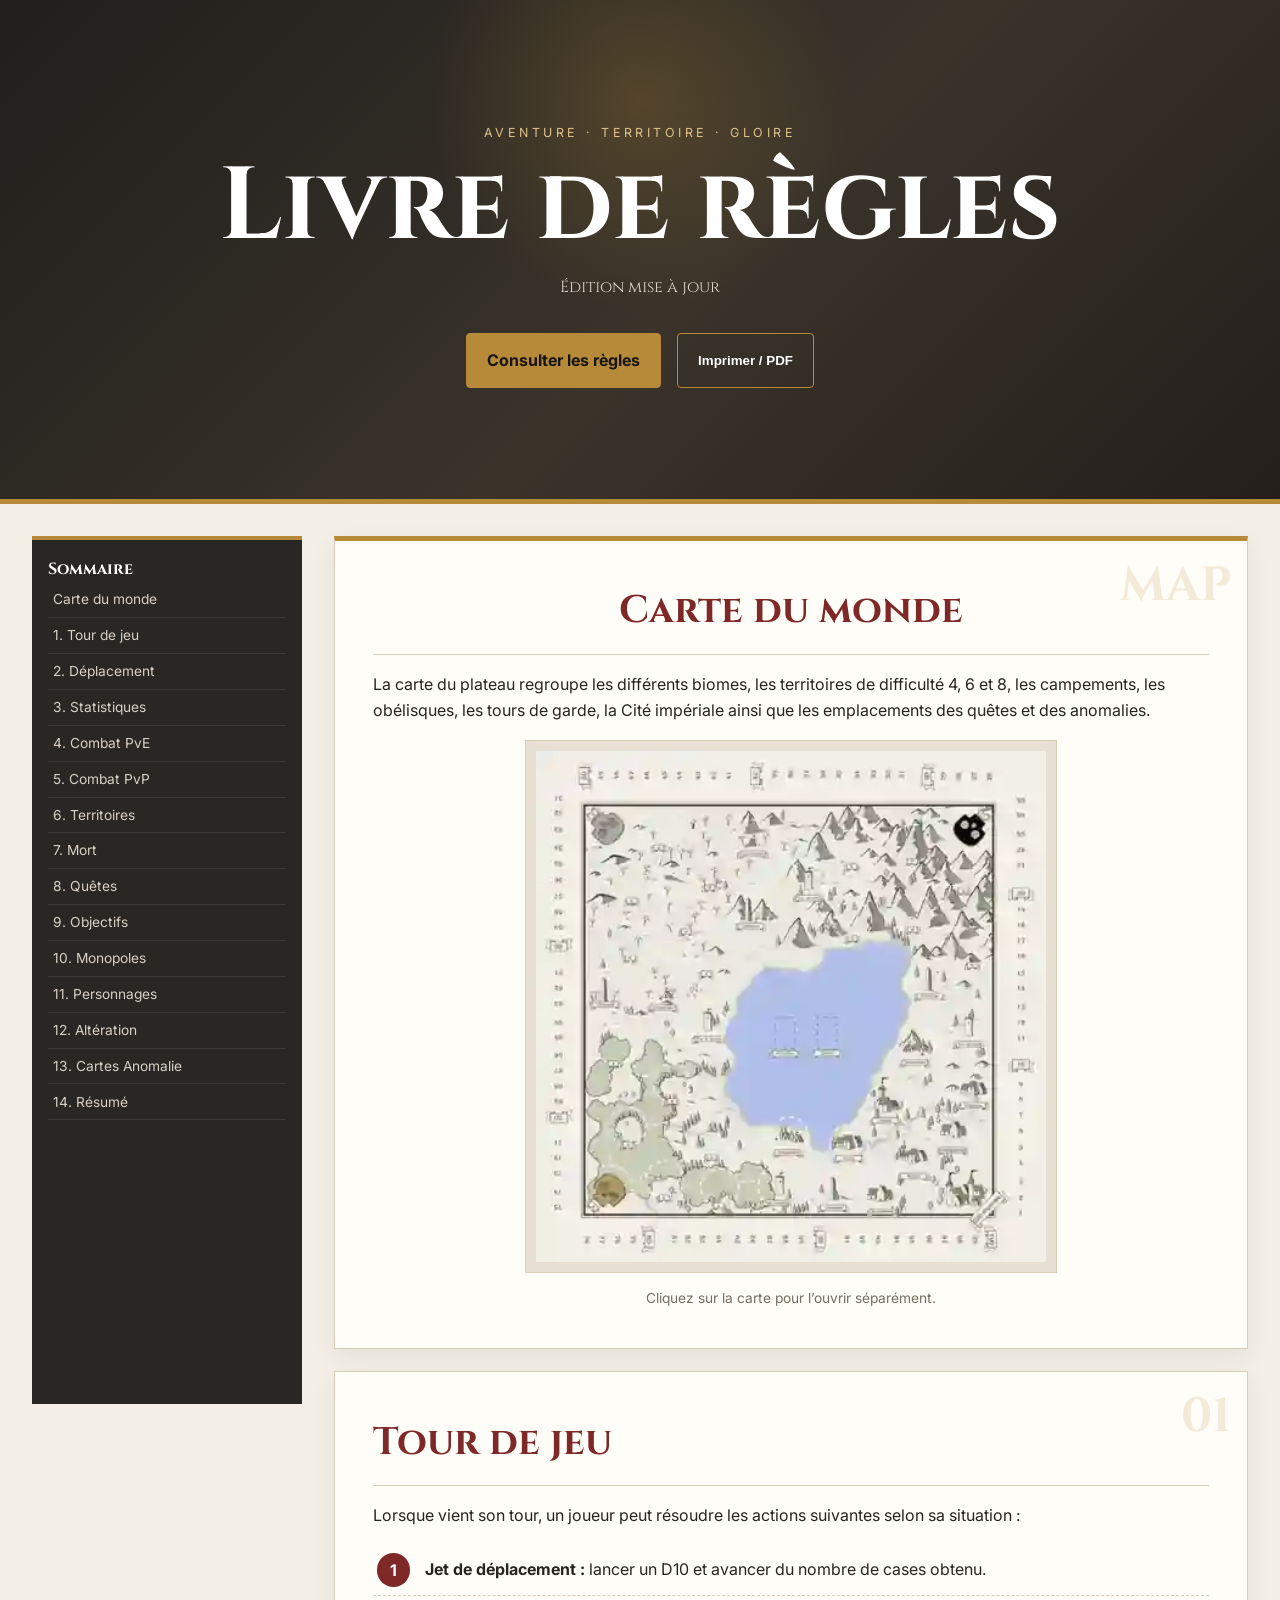
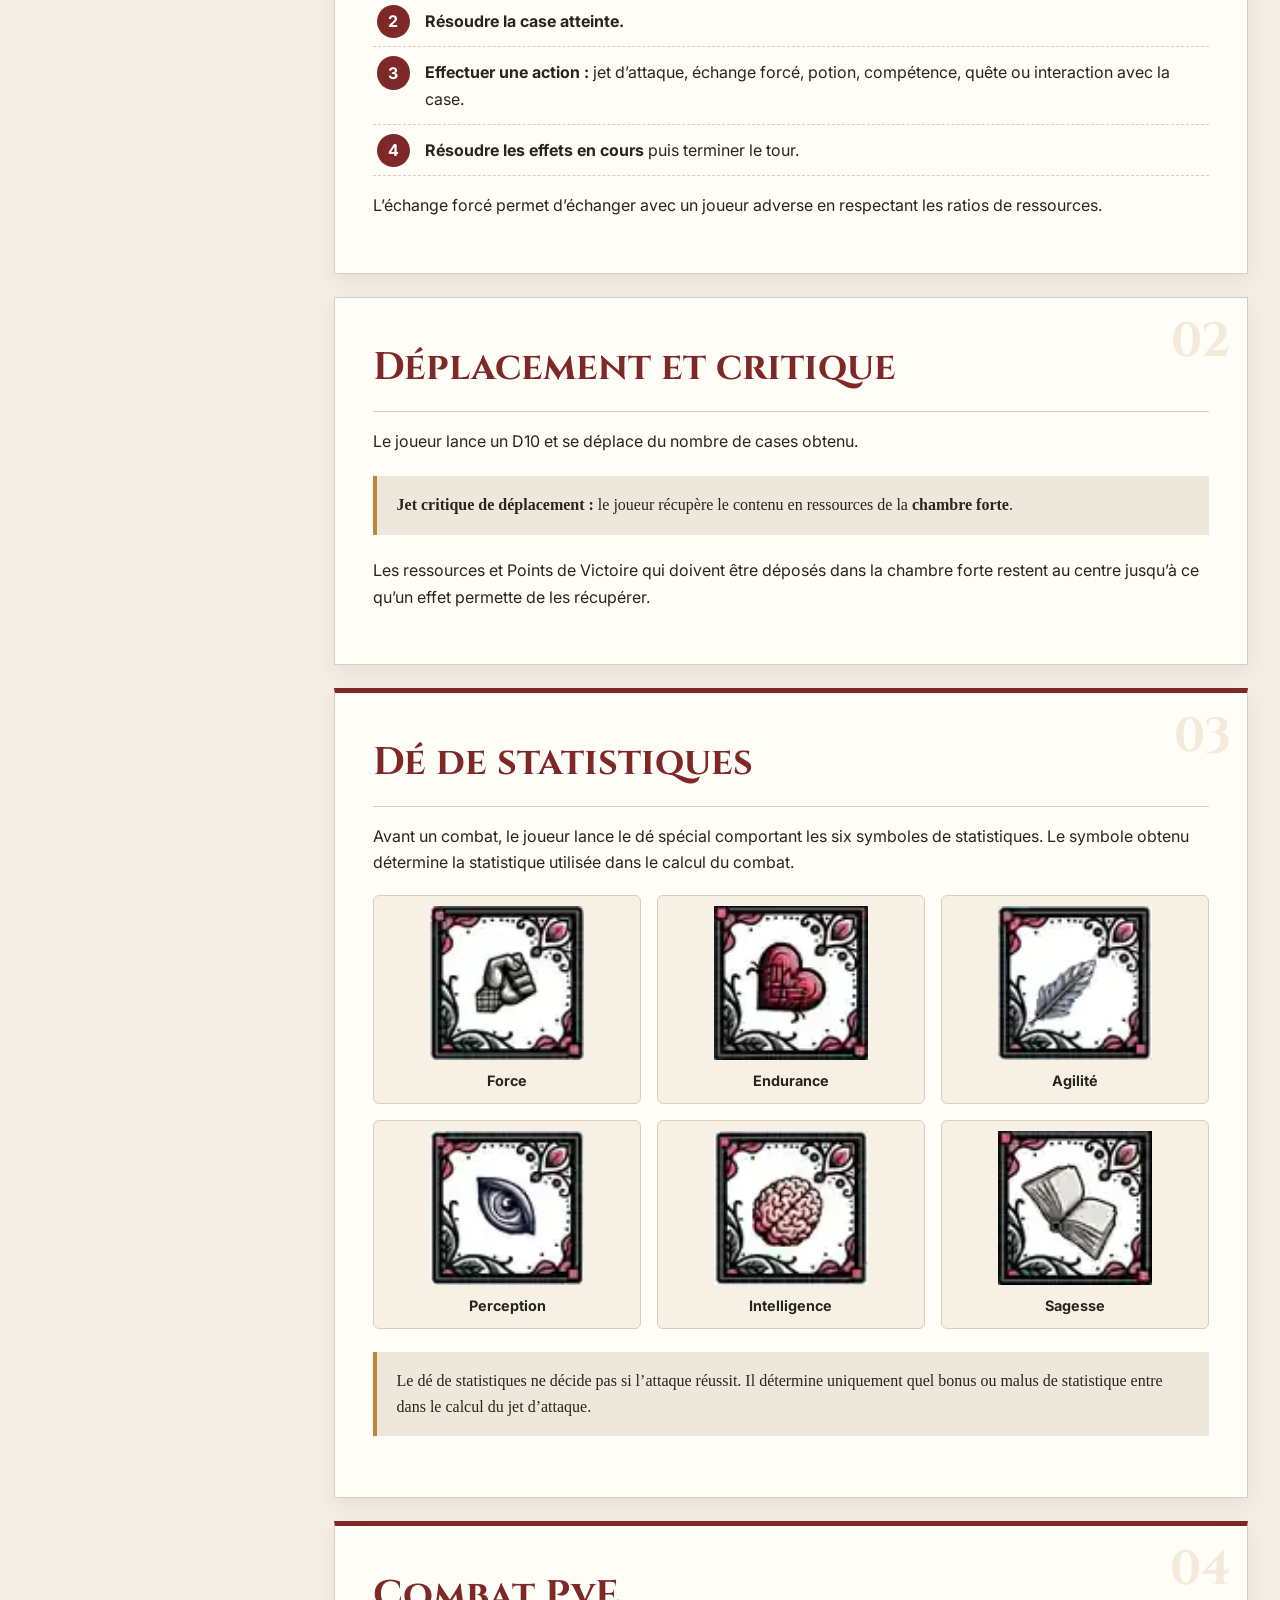
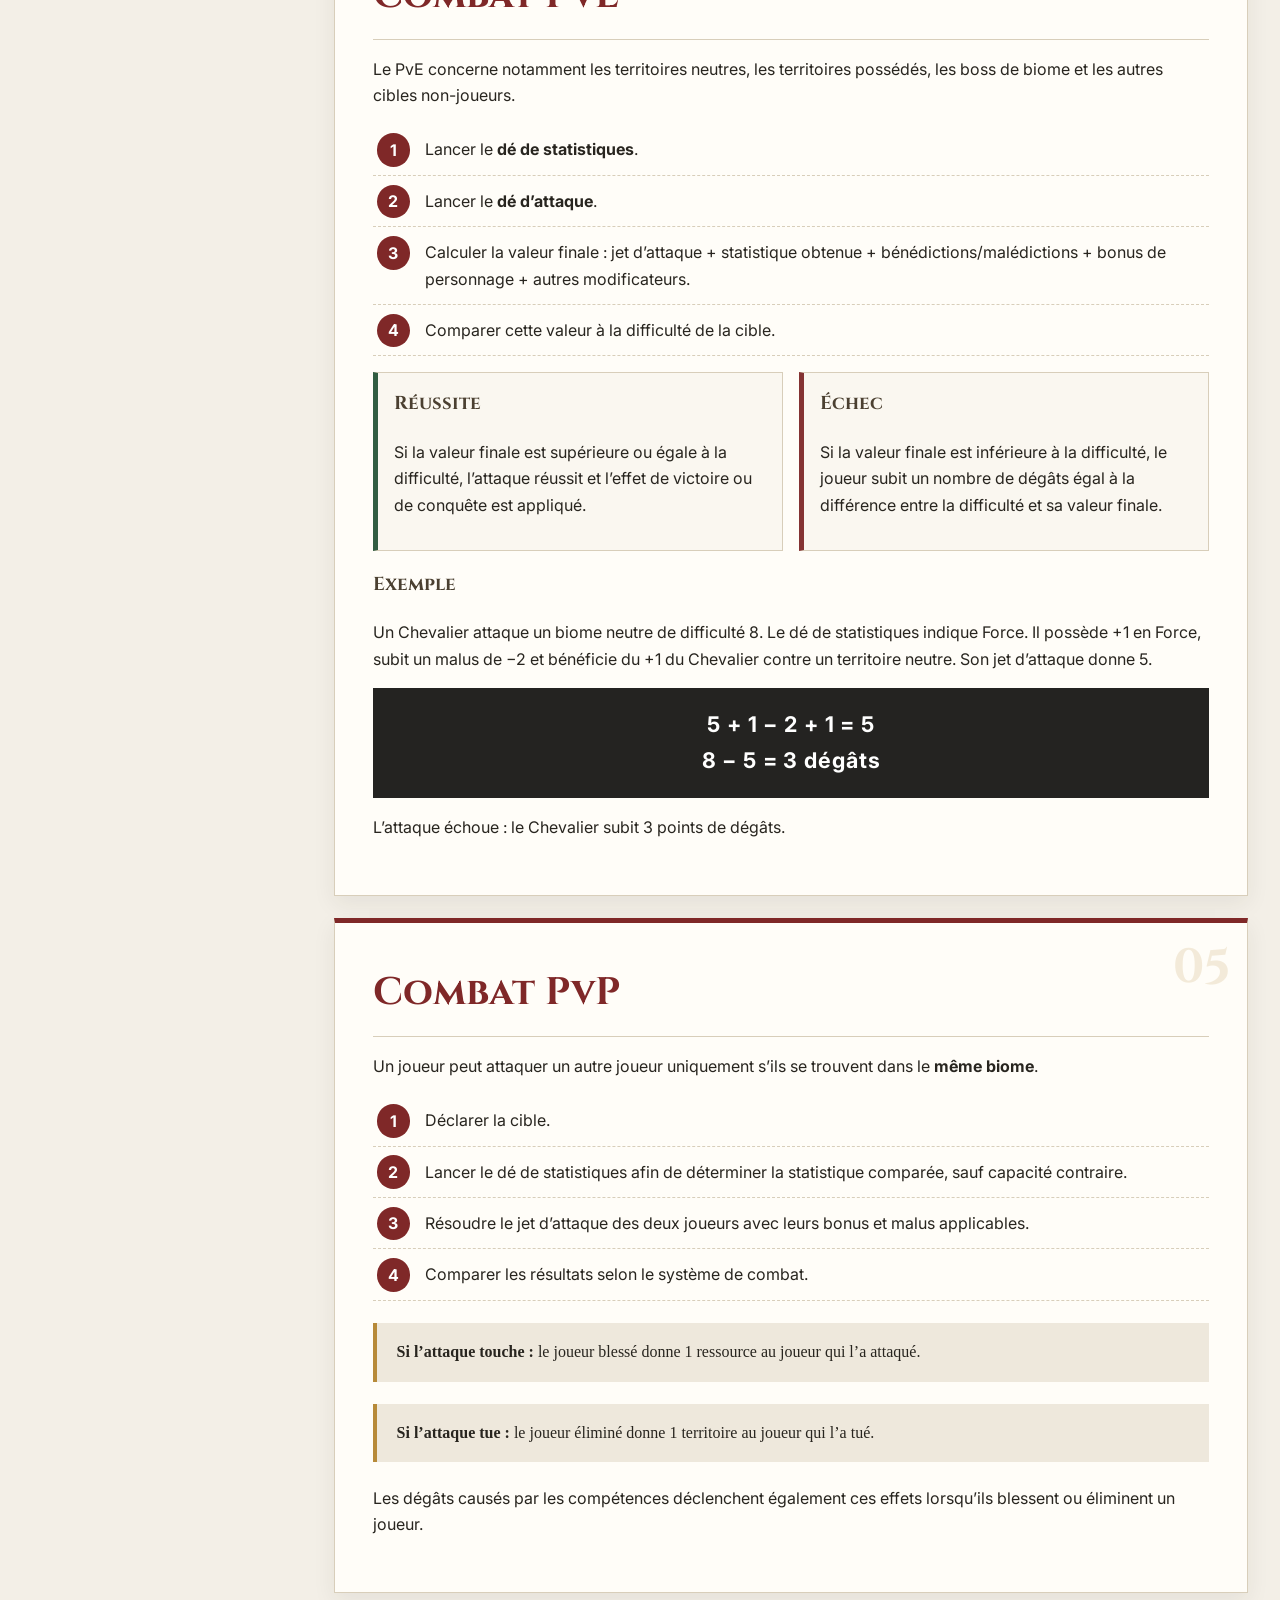
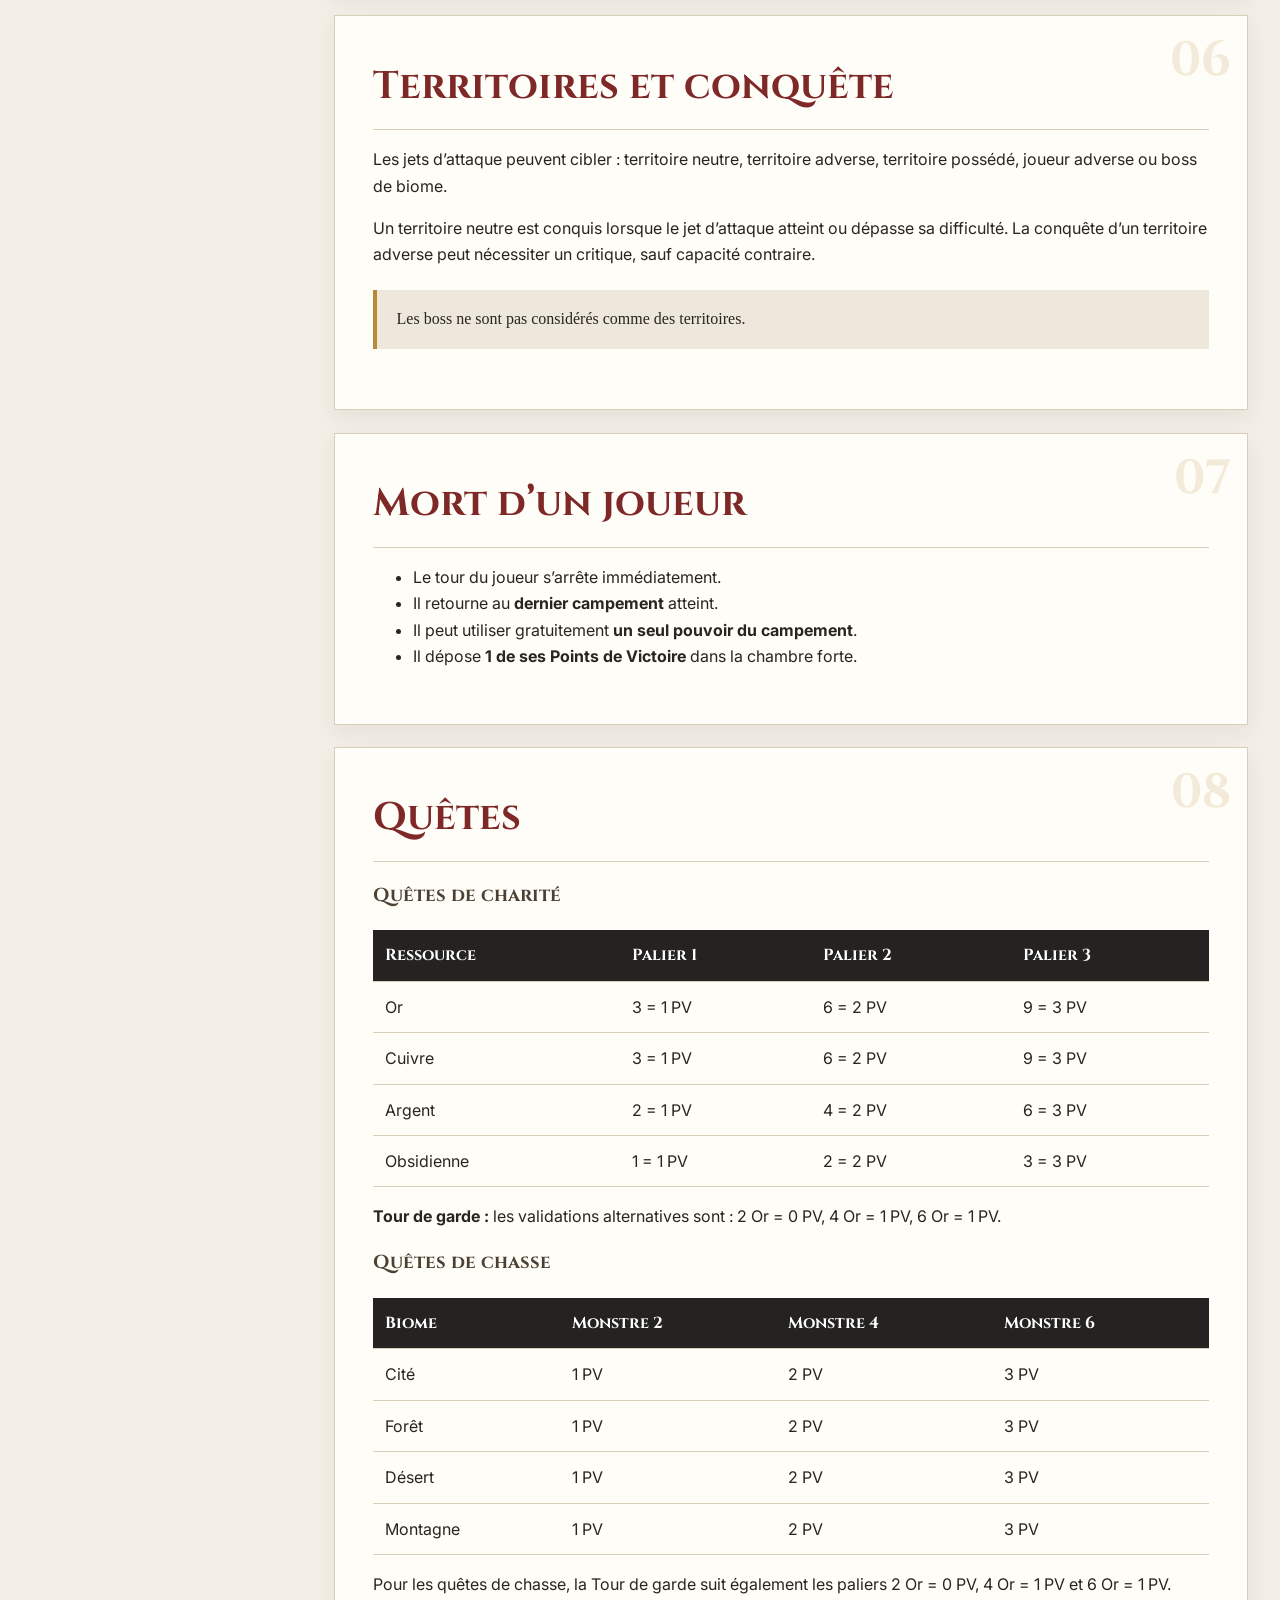
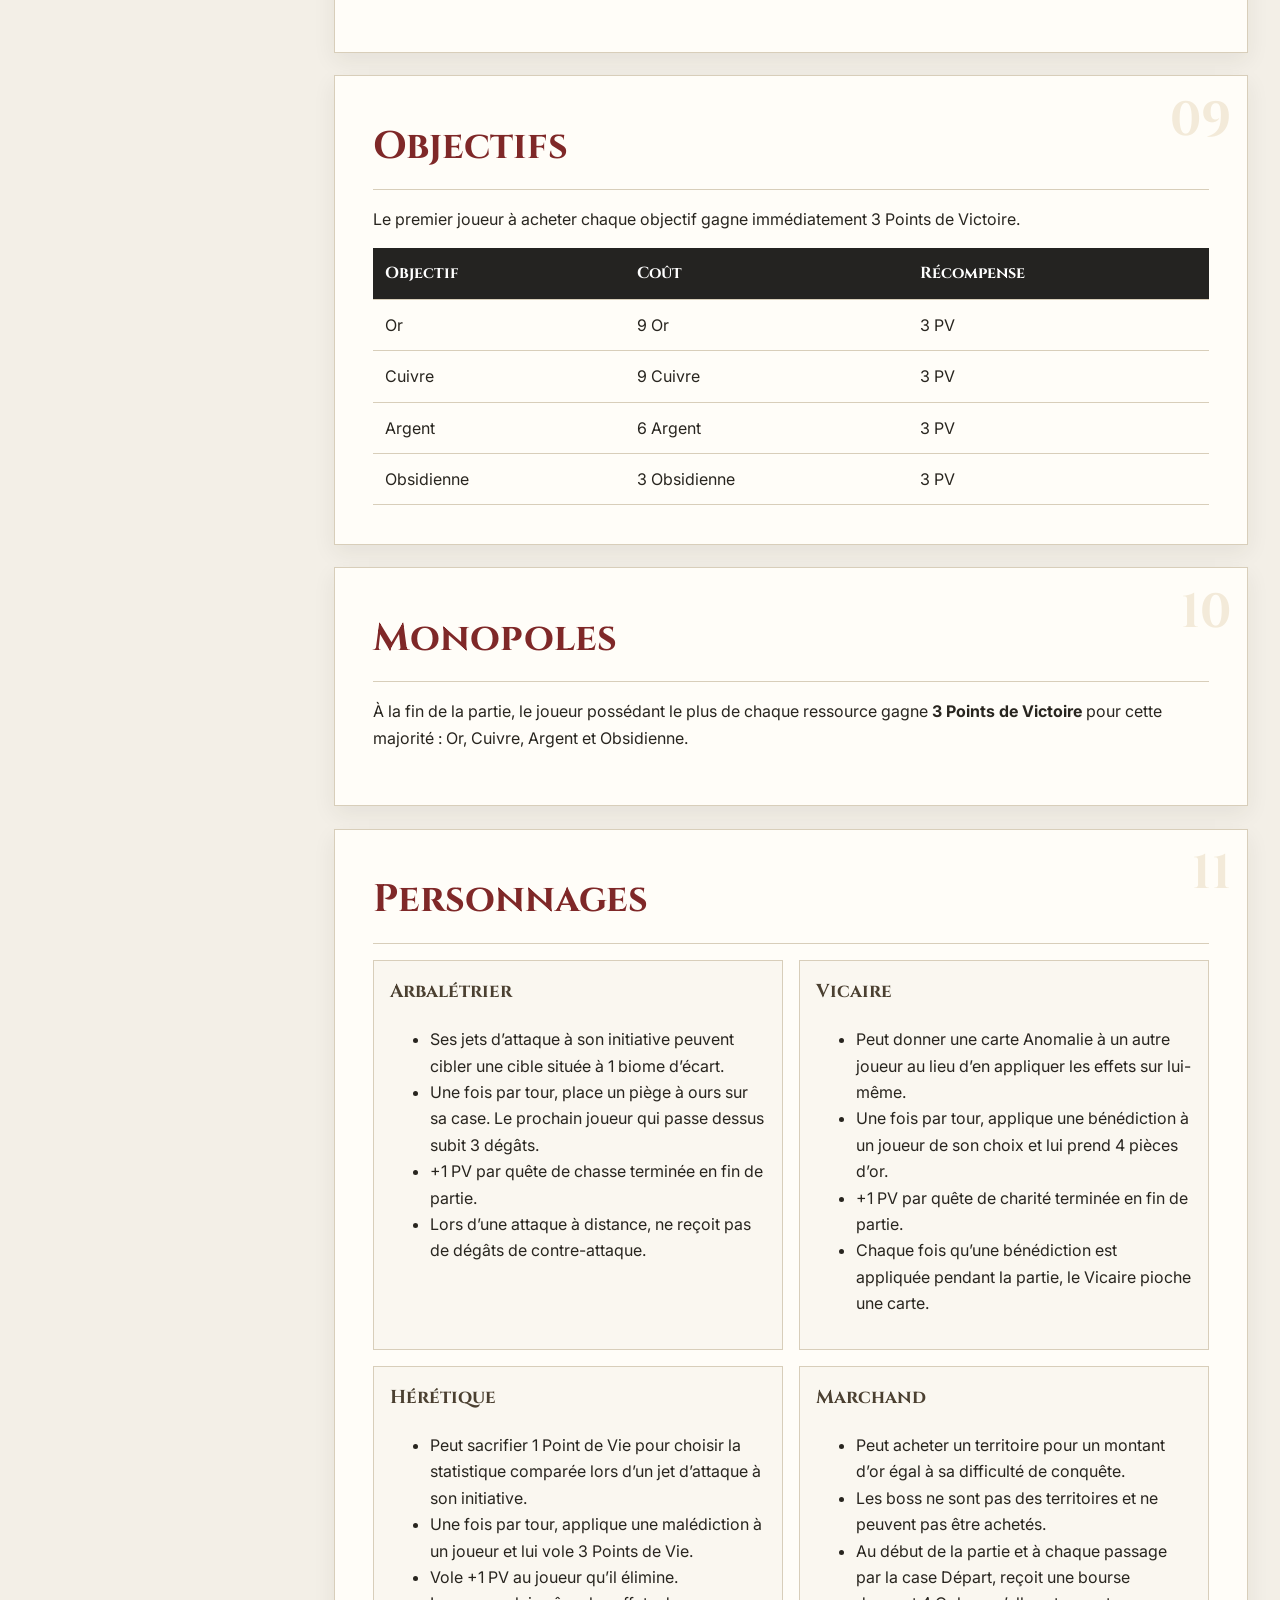
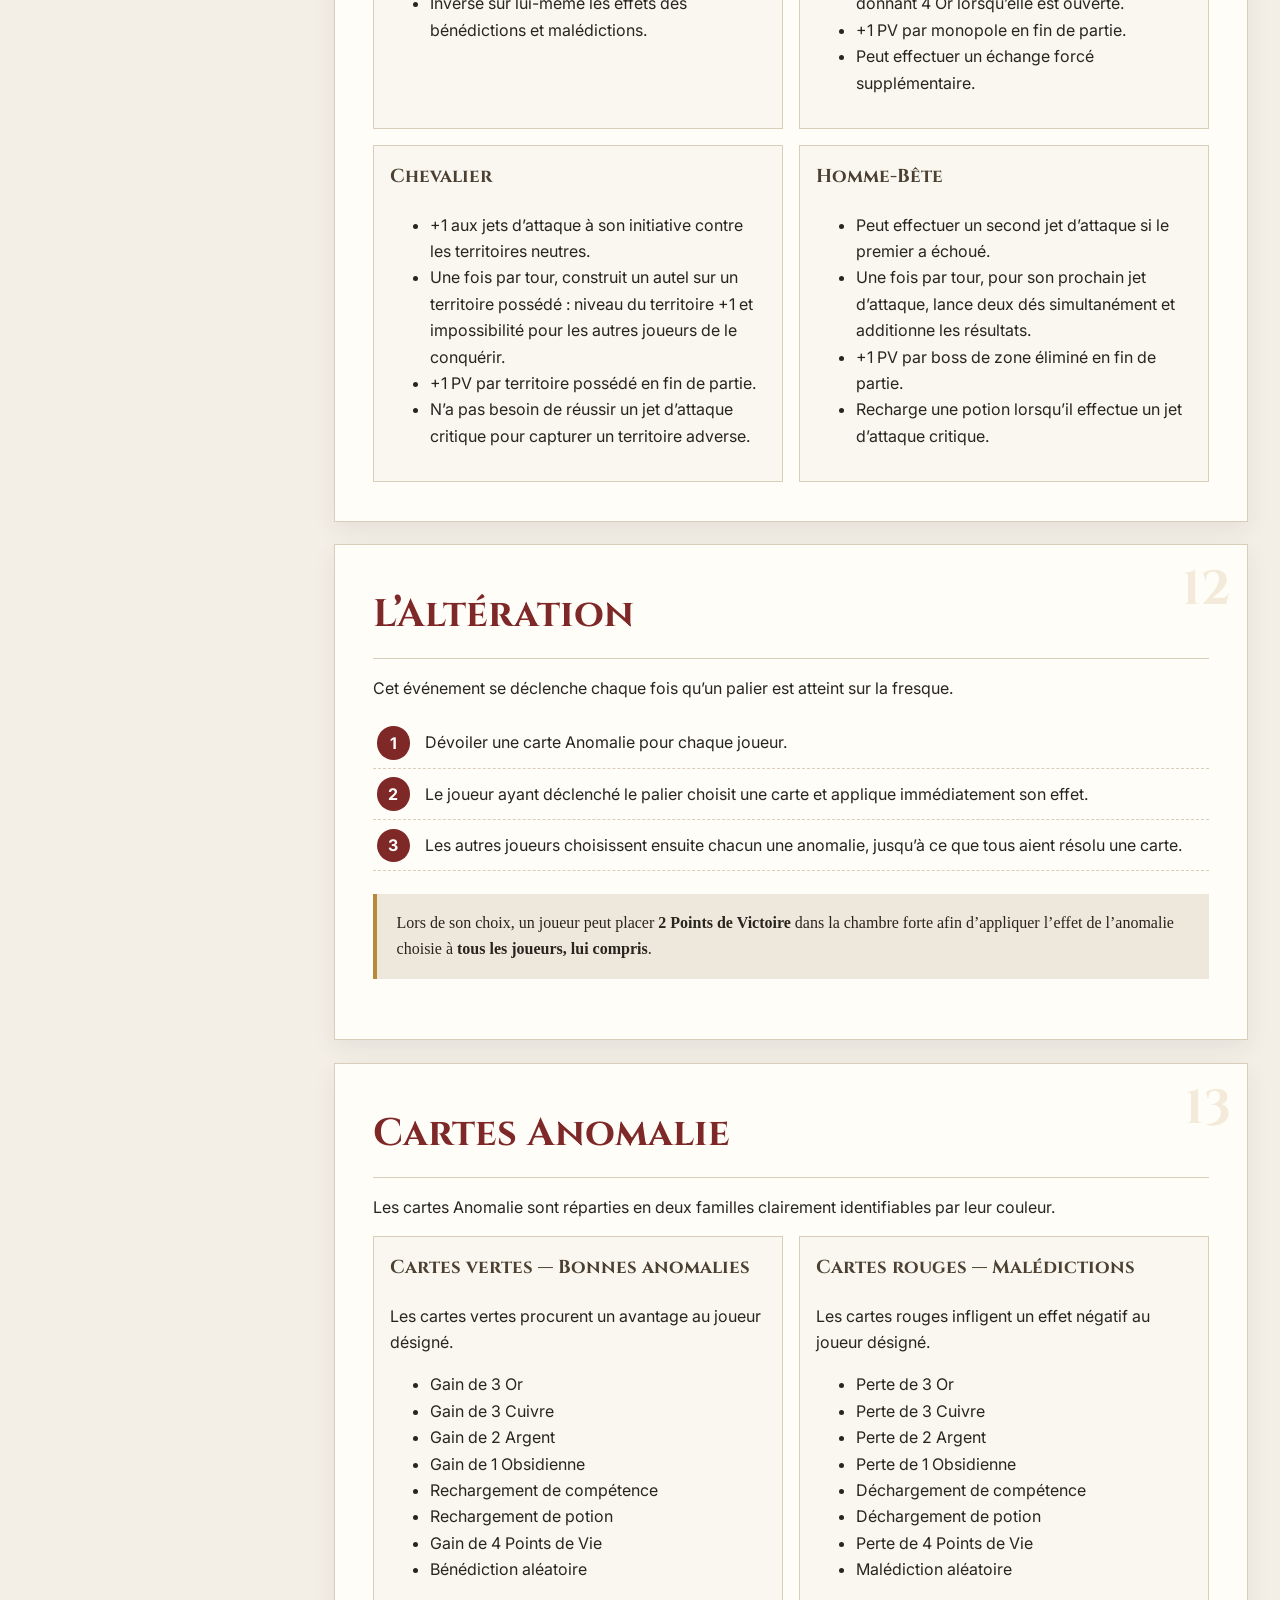
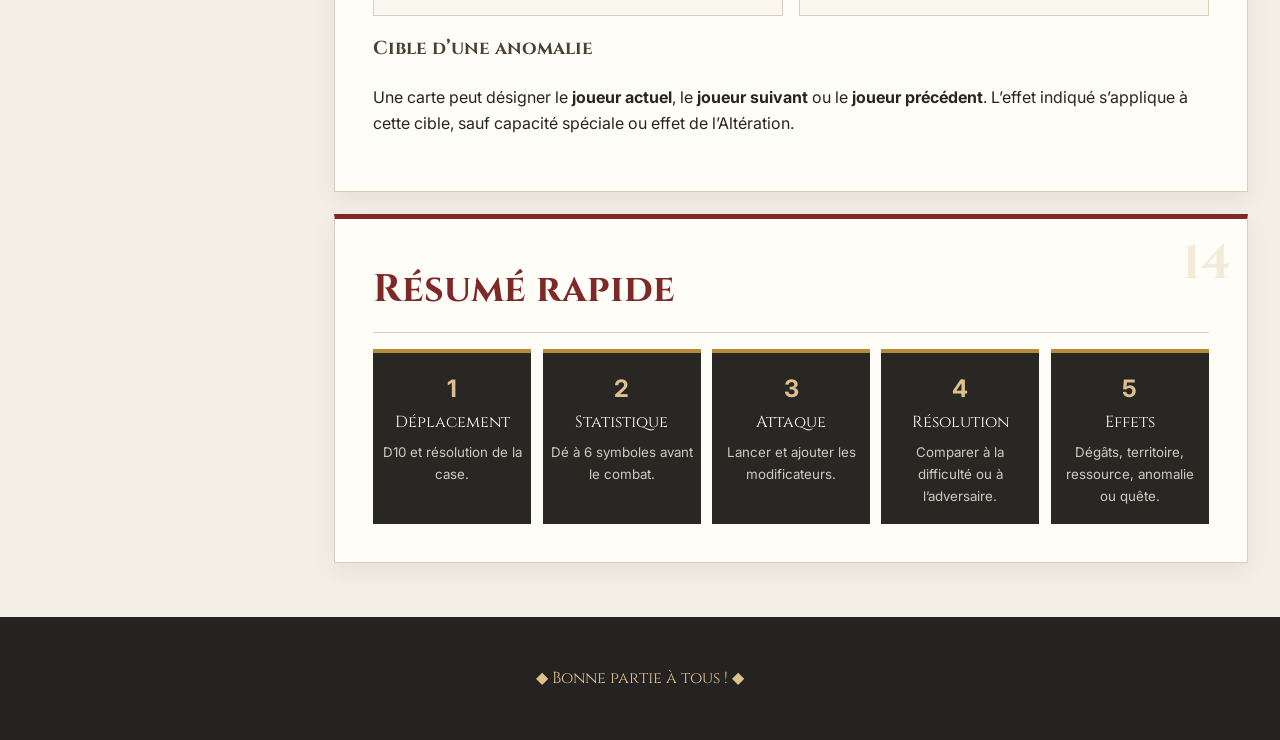
==== commit 865a1764: "Met à jour toutes les règles et les anomalies" ====
--- a/index.html
+++ b/index.html
@@ -8,35 +8,31 @@
   <link rel="stylesheet" href="styles.css">
 </head>
 <body>
-<header class="hero"><div class="hero-inner"><p class="eyebrow">Aventure · Territoire · Gloire</p><h1>Livre de règles</h1><p class="subtitle">Édition complète — version web</p><div class="hero-actions"><a class="button primary" href="#sommaire">Consulter les règles</a><button class="button secondary" id="printBtn">Imprimer / PDF</button></div></div></header>
+<header class="hero"><div class="hero-inner"><p class="eyebrow">Aventure · Territoire · Gloire</p><h1>Livre de règles</h1><p class="subtitle">Édition mise à jour</p><div class="hero-actions"><a class="button primary" href="#sommaire">Consulter les règles</a><button class="button secondary" id="printBtn">Imprimer / PDF</button></div></div></header>
 <div class="layout">
 <aside class="sidebar" aria-label="Sommaire"><div class="sidebar-head"><strong>Sommaire</strong><button id="menuBtn" aria-label="Afficher ou masquer le sommaire">☰</button></div><nav id="sommaire">
-<a href="#objectif">1. Objectif</a><a href="#mise-en-place">2. Mise en place</a><a href="#tour">3. Tour de jeu</a><a href="#deplacement">4. Déplacement</a><a href="#potion">5. Potion</a><a href="#sort">6. Sort rechargeable</a><a href="#quetes">7. Quêtes</a><a href="#campements">8. Campements</a><a href="#statistiques">9. Dé de statistiques</a><a href="#pve">10. Combats PvE</a><a href="#pvp">11. Combats PvP</a><a href="#attaques">12. Attaques et cibles</a><a href="#conquete">13. Conquête</a><a href="#echange">14. Échange forcé</a><a href="#depart">15. Case Départ</a><a href="#mort">16. Mort</a><a href="#monopoles">17. Monopoles</a><a href="#objectifs">18. Objectifs</a><a href="#personnages">19. Personnages</a><a href="#evenements">20. Événements</a><a href="#benedictions">21. Bénédictions</a><a href="#priorite">22. Priorité</a><a href="#resume-tour">23. Résumé d’un tour</a><a href="#resume-combat">24. Résumé d’un combat</a><a href="#glossaire">25. Glossaire</a>
+<a href="#tour">1. Tour de jeu</a><a href="#deplacement">2. Déplacement</a><a href="#statistiques">3. Statistiques</a><a href="#pve">4. Combat PvE</a><a href="#pvp">5. Combat PvP</a><a href="#conquete">6. Territoires</a><a href="#mort">7. Mort</a><a href="#quetes">8. Quêtes</a><a href="#objectifs">9. Objectifs</a><a href="#monopoles">10. Monopoles</a><a href="#personnages">11. Personnages</a><a href="#alteration">12. Altération</a><a href="#anomalies">13. Cartes Anomalie</a><a href="#resume">14. Résumé</a>
 </nav></aside>
 <main>
-<section id="objectif" class="chapter"><span class="chapter-number">01</span><h2>Objectif du jeu</h2><p>Le but du jeu est d’augmenter la satisfaction de la ville en accomplissant des quêtes, en remplissant des objectifs et en chassant les monstres aux alentours. Chaque Point de Victoire gagné contribue à la fresque collective de la ville.</p><p>Le compteur de progression est global : tous les Points de Victoire de tous les joueurs font avancer la jauge commune. La progression de chaque joueur reste cependant individuelle. Le joueur qui totalise le plus de Points de Victoire personnels remporte la partie.</p><div class="grid two"><article class="card"><h3>2 à 3 joueurs</h3><p>Les Points de Victoire des objectifs sont comptabilisés uniquement en fin de partie. Ils n’augmentent pas la fresque pendant la partie.</p></article><article class="card"><h3>4 joueurs et plus</h3><p>Les Points de Victoire des objectifs sont comptabilisés immédiatement et augmentent la fresque en temps réel.</p></article></div><div class="rule">La partie se termine lorsque le total global atteint <strong>10 × le nombre de joueurs</strong>.</div></section>
-<section id="mise-en-place" class="chapter"><span class="chapter-number">02</span><h2>Mise en place</h2><p>Au début de la partie, chaque joueur choisit un personnage et commence sur la case Départ. Sauf règle contraire de son personnage, il reçoit :</p><ul><li>4 or ;</li><li>1 potion de soin chargée ;</li><li>1 sort rechargeable ;</li><li>1 carte quête.</li></ul></section>
-<section id="tour" class="chapter"><span class="chapter-number">03</span><h2>Tour de jeu</h2><ol class="steps"><li><strong>Lancer le D10 de déplacement.</strong></li><li><strong>Déplacer le pion</strong> et résoudre immédiatement la case atteinte.</li><li><strong>Effectuer une action principale</strong> disponible.</li><li><strong>Résoudre les effets permanents, événements et effets de fin de tour.</strong></li><li><strong>Passer le tour</strong> au joueur suivant.</li></ol><p>Actions principales possibles : jet d’attaque, utilisation de la potion, échange forcé ou interaction avec le plateau, une case ou un campement.</p></section>
-<section id="deplacement" class="chapter"><span class="chapter-number">04</span><h2>Déplacement</h2><p>Le joueur lance un D10 et se déplace du nombre de cases obtenu.</p><div class="rule"><strong>Critique sur 10 :</strong> le joueur choisit librement sa destination dans une limite de 10 cases et récupère toutes les richesses accumulées au centre de la carte.</div><p>Toutes les dépenses liées aux quêtes, objectifs, achats et campements sont placées dans le trésor central.</p></section>
-<section id="potion" class="chapter"><span class="chapter-number">05</span><h2>Potion de soin</h2><p>La potion s’utilise en remplacement d’une autre action principale. Le joueur lance un D10 et récupère autant de Points de Vie que le résultat.</p><p>Elle se recharge uniquement en passant par la case Départ, en mourant ou grâce à l’action correspondante d’un campement.</p></section>
-<section id="sort" class="chapter"><span class="chapter-number">06</span><h2>Sort rechargeable</h2><p>Le sort est utilisable une fois entre deux recharges. Il se recharge automatiquement au début de chaque tour complet de plateau. Certaines capacités ou certains événements peuvent modifier cette règle.</p></section>
-<section id="quetes" class="chapter"><span class="chapter-number">07</span><h2>Quêtes et tour de garde</h2><p>Chaque joueur commence avec une carte quête. L’accomplissement des conditions indiquées rapporte les Points de Victoire inscrits sur la carte.</p><h3>Tour de garde — aide payante</h3><p>Sur une case Tour de garde, un joueur peut payer pour valider directement sa quête sans en accomplir les conditions.</p><div class="rule">Payer en ressources une valeur équivalente à la valeur initiale de la quête en or, puis recevoir la moitié de ses Points de Victoire. Exemple : une quête de 6 PV coûte 6 or et rapporte 3 PV.</div></section>
-<section id="campements" class="chapter"><span class="chapter-number">08</span><h2>Campements</h2><p>Les campements sont des zones sécurisées. Chaque action coûte 3 or ou une valeur équivalente. Toutes les dépenses rejoignent le trésor central.</p><div class="table-wrap"><table><thead><tr><th>Action</th><th>Effet</th></tr></thead><tbody><tr><td>Soin — 3 or</td><td>Lancer un D10 et récupérer le résultat en Points de Vie.</td></tr><tr><td>Recharge potion — 3 or</td><td>Recharger immédiatement la potion.</td></tr><tr><td>Bénédiction — 3 or</td><td>Appliquer une bénédiction sur soi, ou retirer une bénédiction ou une malédiction existante.</td></tr></tbody></table></div></section>
-<section id="statistiques" class="chapter highlight"><span class="chapter-number">09</span><h2>Dé de statistiques</h2><p>Avant chaque combat, le joueur lance un <strong>dé spécial à six faces</strong>. Ce dé ne comporte pas de chiffres : chaque face affiche le symbole d’une statistique.</p><div class="stats"><div>💪<span>Force</span></div><div>🛡️<span>Endurance</span></div><div>🏃<span>Agilité</span></div><div>👁️<span>Perception</span></div><div>🧠<span>Intelligence</span></div><div>📖<span>Sagesse</span></div></div><p>Le symbole obtenu détermine <strong>la statistique prise en compte pour le combat</strong>. Le bonus ou le malus du personnage dans cette statistique est ajouté au jet d’attaque.</p><div class="rule">Le jet de statistiques ne détermine pas à lui seul la réussite du combat. Il désigne uniquement la statistique appliquée au calcul.</div></section>
-<section id="pve" class="chapter highlight"><span class="chapter-number">10</span><h2>Combats PvE</h2><p>Le PvE concerne les territoires neutres, monstres, boss de biome et événements hostiles.</p><ol class="steps"><li><strong>Lancer le dé de statistiques.</strong> Le symbole désigne la statistique utilisée.</li><li><strong>Lancer le dé d’attaque.</strong></li><li><strong>Calculer la Valeur d’Attaque :</strong> jet d’attaque + statistique obtenue + bénédictions + malédictions + capacités de personnage + bonus ou malus du terrain + autres effets actifs.</li><li><strong>Comparer le total à la difficulté.</strong></li></ol><div class="grid two"><article class="card success"><h3>Valeur d’Attaque ≥ Difficulté</h3><p>L’attaque est réussie. Appliquer la victoire, la conquête, la récompense ou l’effet indiqué par la cible.</p></article><article class="card danger"><h3>Valeur d’Attaque &lt; Difficulté</h3><p>Le joueur subit un nombre de dégâts égal à la différence : <strong>Difficulté − Valeur d’Attaque</strong>.</p></article></div><h3>Exemple complet</h3><p>Le Chevalier attaque une Montagne neutre de difficulté 8. Le dé de statistiques indique Force.</p><div class="table-wrap"><table><thead><tr><th>Élément</th><th>Valeur</th></tr></thead><tbody><tr><td>Jet d’attaque</td><td>5</td></tr><tr><td>Bonus de Force</td><td>+1</td></tr><tr><td>Bénédiction ou malédiction active</td><td>−2</td></tr><tr><td>Bonus du Chevalier contre un territoire neutre</td><td>+1</td></tr><tr class="total"><td>Valeur d’Attaque</td><td>5</td></tr></tbody></table></div><div class="calculation">5 + 1 − 2 + 1 = 5<br>8 − 5 = 3 dégâts</div><p>Le Chevalier échoue à conquérir la Montagne et subit 3 points de dégâts.</p></section>
-<section id="pvp" class="chapter highlight"><span class="chapter-number">11</span><h2>Combats PvP</h2><p>Le PvP concerne toute attaque dirigée contre un autre joueur.</p><ol class="steps"><li><strong>L’attaquant annonce sa cible.</strong></li><li><strong>Le dé de statistiques est lancé.</strong> Le symbole obtenu désigne la statistique utilisée pour la confrontation, sauf capacité contraire.</li><li><strong>L’attaquant et le défenseur lancent chacun leur dé d’attaque.</strong></li><li><strong>Chaque joueur calcule sa Valeur de Combat</strong> en ajoutant le modificateur de la statistique désignée, les bénédictions, malédictions, capacités et autres effets applicables.</li><li><strong>Comparer les deux valeurs.</strong> Le joueur ayant la valeur la plus élevée remporte la confrontation.</li></ol><div class="rule">En cas d’égalité, aucun joueur ne remporte la confrontation et aucun dégât n’est appliqué, sauf capacité ou événement contraire.</div><p>Le vainqueur applique les dégâts et effets prévus par son attaque. Il vole également la ressource que le perdant possède en moindre quantité. Si un joueur atteint 0 Point de Vie, les règles de mort s’appliquent immédiatement.</p></section>
-<section id="attaques" class="chapter"><span class="chapter-number">12</span><h2>Attaques et cibles</h2><p>Un joueur peut attaquer un territoire neutre, un territoire adverse, un territoire qu’il possède lorsque la règle de la case ou une quête le demande, un joueur adverse, un boss de biome ou une cible créée par un événement.</p><p>Les bonus, relances, protections et effets sont appliqués selon l’ordre de priorité des règles.</p></section>
-<section id="conquete" class="chapter"><span class="chapter-number">13</span><h2>Conquête des territoires</h2><h3>Territoire neutre</h3><p>Résoudre un combat PvE. Si la Valeur d’Attaque atteint ou dépasse la difficulté, le joueur prend immédiatement possession du territoire.</p><h3>Territoire adverse</h3><p>Résoudre le combat prévu par le territoire. La conquête peut nécessiter un critique, sauf capacité de personnage contraire. Un territoire conquis change immédiatement de propriétaire.</p><h3>Territoire protégé</h3><p>Un autel ou une protection empêche la conquête tant que l’effet n’a pas été retiré ou contourné par une règle prioritaire.</p></section>
-<section id="echange" class="chapter"><span class="chapter-number">14</span><h2>Échange forcé</h2><ul><li>Peut cibler n’importe quel joueur.</li><li>Doit respecter les ratios de ressources du matériel de jeu.</li><li>Ne peut pas être refusé.</li><li>Compte comme une action principale, sauf capacité contraire.</li></ul></section>
-<section id="depart" class="chapter"><span class="chapter-number">15</span><h2>Retour à la case Départ</h2><ul><li>Récupérer tous ses Points de Vie.</li><li>Recharger la potion.</li><li>Déclencher les capacités liées au passage par la case Départ.</li></ul></section>
-<section id="mort" class="chapter"><span class="chapter-number">16</span><h2>Mort d’un joueur</h2><ul><li>Le tour s’arrête immédiatement.</li><li>Le joueur dépose 1 Point de Victoire au centre du plateau.</li><li>Il perd toutes ses bénédictions et malédictions.</li><li>Il retourne sur la case Départ.</li><li>Il récupère tous ses Points de Vie et recharge sa potion.</li></ul><h3>Mort contre un joueur adverse</h3><p>Le joueur ayant réalisé l’élimination récupère 1 Point de Victoire. Les autres effets de mort s’appliquent normalement.</p></section>
-<section id="monopoles" class="chapter"><span class="chapter-number">17</span><h2>Monopoles — fin de partie</h2><p>Chaque majorité de ressource accorde 2 Points de Victoire : or, cuivre, argent et obsidienne.</p></section>
-<section id="objectifs" class="chapter"><span class="chapter-number">18</span><h2>Objectifs — achats</h2><p>Les objectifs sont uniques : seul le premier joueur à atteindre le seuil et à acheter l’objectif obtient la récompense.</p><div class="table-wrap"><table><thead><tr><th>Ressource</th><th>Coût</th><th>Récompense</th></tr></thead><tbody><tr><td>Or</td><td>12</td><td>+3 PV</td></tr><tr><td>Cuivre</td><td>9</td><td>+3 PV</td></tr><tr><td>Argent</td><td>6</td><td>+3 PV</td></tr><tr><td>Obsidienne</td><td>3</td><td>+3 PV</td></tr></tbody></table></div></section>
-<section id="personnages" class="chapter"><span class="chapter-number">19</span><h2>Personnages</h2><div class="characters"><article class="character"><h3>Arbalétrier</h3><ul><li>Peut toucher une cible située à un biome de distance.</li><li>Une fois par tour, pose un piège infligeant 4 dégâts.</li><li>+1 PV par quête de chasse accomplie en fin de partie.</li><li>Ne subit pas de dégâts de contre-attaque lors d’une attaque à distance.</li></ul></article><article class="character"><h3>Vicaire</h3><ul><li>Peut relancer le dé de statistiques en sacrifiant 1 ressource.</li><li>Une fois par tour, applique une bénédiction et prend toutes les ressources d’un type donné.</li><li>+1 PV par quête de charité accomplie.</li><li>Gagne 1 ressource de son choix à chaque bénédiction appliquée.</li></ul></article><article class="character"><h3>Hérétique</h3><ul><li>Choisit la statistique utilisée lors d’une attaque contre un joueur.</li><li>Une fois par tour, applique une malédiction et vole 3 Points de Vie.</li><li>Vole +1 Point de Victoire au joueur qu’il élimine.</li><li>Inverse sur lui-même les effets des bénédictions et malédictions.</li></ul></article><article class="character"><h3>Marchand</h3><ul><li>Peut acheter des territoires pour un coût égal à leur difficulté.</li><li>Reçoit +4 or au début et à chaque passage par la case Départ.</li><li>+1 PV par monopole réalisé.</li><li>Peut effectuer 1 échange forcé supplémentaire par tour.</li></ul></article><article class="character"><h3>Chevalier</h3><ul><li>+1 aux jets d’attaque contre les territoires neutres.</li><li>Une fois par tour, construit un autel protégeant un territoire.</li><li>+1 PV par territoire possédé en fin de partie.</li><li>Peut capturer un territoire adverse sans critique.</li></ul></article><article class="character"><h3>Homme-Bête</h3><ul><li>Peut relancer un jet d’attaque raté ; en cas de second échec, il subit les dégâts des deux résultats.</li><li>Une fois par tour, peut lancer deux dés d’attaque simultanément.</li><li>+1 PV par boss de biome tué.</li><li>Récupère 1 action supplémentaire lors d’un critique.</li></ul></article></div></section>
-<section id="evenements" class="chapter"><span class="chapter-number">20</span><h2>Événements</h2><article class="event"><h3>Le Stigmate</h3><ul><li>Tous les joueurs reçoivent une marque.</li><li>La marque inflige 1 dégât supplémentaire à chaque tour.</li><li>À sa mort, un porteur perd 1 PV et sa marque disparaît.</li><li>Le dernier joueur marqué récupère tous les PV perdus.</li></ul></article><article class="event"><h3>La Mort</h3><ul><li>Attaque tous les joueurs à chaque tour.</li><li>Sa difficulté commence à 10 et diminue de 1 par tour.</li><li>Le dé de statistiques détermine la statistique appliquée à chaque attaque.</li><li>Être tué par La Mort entraîne la perte de 1 PV supplémentaire.</li></ul></article><article class="event"><h3>Le Gobelin</h3><ul><li>Vole des ressources à chaque tour ; la quantité augmente de 1 par tour.</li><li>Peut être attaqué librement.</li><li>La récompense en ressources est égale à sa difficulté actuelle.</li><li>N’inflige aucun dégât direct.</li></ul></article></section>
-<section id="benedictions" class="chapter"><span class="chapter-number">21</span><h2>Bénédictions et malédictions</h2><p>Une bénédiction ou une malédiction reste active jusqu’à sa suppression, son remplacement, la mort du porteur ou une règle contraire. Toutes sont perdues à la mort du joueur.</p></section>
-<section id="priorite" class="chapter"><span class="chapter-number">22</span><h2>Priorité des règles</h2><ol><li>Événements en cours.</li><li>Capacités spéciales des personnages.</li><li>Effets des cartes, bénédictions, malédictions et cases.</li><li>Règles générales du jeu.</li></ol></section>
-<section id="resume-tour" class="chapter"><span class="chapter-number">23</span><h2>Résumé rapide d’un tour</h2><ol><li>Lancer le D10 de déplacement.</li><li>Déplacer le pion et résoudre la case.</li><li>Choisir une action principale.</li><li>En combat : lancer le dé de statistiques, puis le dé d’attaque et calculer la valeur finale.</li><li>Appliquer dégâts, récompenses, conquêtes et événements.</li><li>Terminer le tour.</li></ol></section>
-<section id="resume-combat" class="chapter highlight"><span class="chapter-number">24</span><h2>Résumé rapide d’un combat</h2><div class="combat-flow"><div><b>1</b><span>Cible</span><small>Identifier la difficulté et les effets applicables.</small></div><div><b>2</b><span>Statistique</span><small>Lancer le dé à six symboles.</small></div><div><b>3</b><span>Attaque</span><small>Lancer le dé d’attaque.</small></div><div><b>4</b><span>Calcul</span><small>Ajouter statistique, bonus et malus.</small></div><div><b>5</b><span>Résolution</span><small>Comparer, appliquer dégâts ou victoire.</small></div></div></section>
-<section id="glossaire" class="chapter"><span class="chapter-number">25</span><h2>Glossaire</h2><dl><dt>Dé de statistiques</dt><dd>Dé spécial à six faces portant les symboles Force, Endurance, Agilité, Perception, Intelligence et Sagesse.</dd><dt>Jet de statistiques</dt><dd>Lancer du dé de statistiques qui détermine la statistique appliquée au combat.</dd><dt>Jet d’attaque</dt><dd>Jet numérique utilisé pour établir la base de la Valeur d’Attaque.</dd><dt>Valeur d’Attaque</dt><dd>Total du jet d’attaque, du modificateur de statistique et de tous les bonus et malus applicables.</dd><dt>Difficulté</dt><dd>Valeur à atteindre ou dépasser pour réussir un combat PvE.</dd><dt>Critique</dt><dd>Résultat maximal ou condition spéciale déclenchant un avantage.</dd><dt>Biome</dt><dd>Zone du plateau regroupant plusieurs territoires et éventuellement un boss.</dd><dt>Campement</dt><dd>Zone sécurisée permettant de se soigner, recharger une potion ou gérer une bénédiction.</dd><dt>Trésor central</dt><dd>Ressources dépensées par les joueurs et récupérables grâce à un 10 au déplacement.</dd><dt>Kill</dt><dd>Élimination d’un joueur adverse.</dd></dl></section>
-</main></div><footer><p>◆ Bonne partie à tous ! ◆</p></footer><script src="script.js"></script></body></html>
+<section id="tour" class="chapter"><span class="chapter-number">01</span><h2>Tour de jeu</h2><p>Lorsque vient son tour, un joueur peut résoudre les actions suivantes selon sa situation :</p><ol class="steps"><li><strong>Jet de déplacement :</strong> lancer un D10 et avancer du nombre de cases obtenu.</li><li><strong>Résoudre la case atteinte.</strong></li><li><strong>Effectuer une action :</strong> jet d’attaque, échange forcé, potion, compétence, quête ou interaction avec la case.</li><li><strong>Résoudre les effets en cours</strong> puis terminer le tour.</li></ol><p>L’échange forcé permet d’échanger avec un joueur adverse en respectant les ratios de ressources.</p></section>
+<section id="deplacement" class="chapter"><span class="chapter-number">02</span><h2>Déplacement et critique</h2><p>Le joueur lance un D10 et se déplace du nombre de cases obtenu.</p><div class="rule"><strong>Jet critique de déplacement :</strong> le joueur récupère le contenu en ressources de la <strong>chambre forte</strong>.</div><p>Les ressources et Points de Victoire qui doivent être déposés dans la chambre forte restent au centre jusqu’à ce qu’un effet permette de les récupérer.</p></section>
+<section id="statistiques" class="chapter highlight"><span class="chapter-number">03</span><h2>Dé de statistiques</h2><p>Avant un combat, le joueur lance le dé spécial comportant les six symboles de statistiques. Le symbole obtenu détermine la statistique utilisée dans le calcul du combat.</p><div class="stats"><div>💪<span>Force</span></div><div>🛡️<span>Endurance</span></div><div>🏃<span>Agilité</span></div><div>👁️<span>Perception</span></div><div>🧠<span>Intelligence</span></div><div>📖<span>Sagesse</span></div></div><div class="rule">Le dé de statistiques ne décide pas si l’attaque réussit. Il détermine uniquement quel bonus ou malus de statistique entre dans le calcul du jet d’attaque.</div></section>
+<section id="pve" class="chapter highlight"><span class="chapter-number">04</span><h2>Combat PvE</h2><p>Le PvE concerne notamment les territoires neutres, les territoires possédés, les boss de biome et les autres cibles non-joueurs.</p><ol class="steps"><li>Lancer le <strong>dé de statistiques</strong>.</li><li>Lancer le <strong>dé d’attaque</strong>.</li><li>Calculer la valeur finale : jet d’attaque + statistique obtenue + bénédictions/malédictions + bonus de personnage + autres modificateurs.</li><li>Comparer cette valeur à la difficulté de la cible.</li></ol><div class="grid two"><article class="card success"><h3>Réussite</h3><p>Si la valeur finale est supérieure ou égale à la difficulté, l’attaque réussit et l’effet de victoire ou de conquête est appliqué.</p></article><article class="card danger"><h3>Échec</h3><p>Si la valeur finale est inférieure à la difficulté, le joueur subit un nombre de dégâts égal à la différence entre la difficulté et sa valeur finale.</p></article></div><h3>Exemple</h3><p>Un Chevalier attaque un biome neutre de difficulté 8. Le dé de statistiques indique Force. Il possède +1 en Force, subit un malus de −2 et bénéficie du +1 du Chevalier contre un territoire neutre. Son jet d’attaque donne 5.</p><div class="calculation">5 + 1 − 2 + 1 = 5<br>8 − 5 = 3 dégâts</div><p>L’attaque échoue : le Chevalier subit 3 points de dégâts.</p></section>
+<section id="pvp" class="chapter highlight"><span class="chapter-number">05</span><h2>Combat PvP</h2><p>Un joueur peut attaquer un autre joueur uniquement s’ils se trouvent dans le <strong>même biome</strong>.</p><ol class="steps"><li>Déclarer la cible.</li><li>Lancer le dé de statistiques afin de déterminer la statistique comparée, sauf capacité contraire.</li><li>Résoudre le jet d’attaque des deux joueurs avec leurs bonus et malus applicables.</li><li>Comparer les résultats selon le système de combat.</li></ol><div class="rule"><strong>Si l’attaque touche :</strong> le joueur blessé donne 1 ressource au joueur qui l’a attaqué.</div><div class="rule"><strong>Si l’attaque tue :</strong> le joueur éliminé donne 1 territoire au joueur qui l’a tué.</div><p>Les dégâts causés par les compétences déclenchent également ces effets lorsqu’ils blessent ou éliminent un joueur.</p></section>
+<section id="conquete" class="chapter"><span class="chapter-number">06</span><h2>Territoires et conquête</h2><p>Les jets d’attaque peuvent cibler : territoire neutre, territoire adverse, territoire possédé, joueur adverse ou boss de biome.</p><p>Un territoire neutre est conquis lorsque le jet d’attaque atteint ou dépasse sa difficulté. La conquête d’un territoire adverse peut nécessiter un critique, sauf capacité contraire.</p><div class="rule">Les boss ne sont pas considérés comme des territoires.</div></section>
+<section id="mort" class="chapter"><span class="chapter-number">07</span><h2>Mort d’un joueur</h2><ul><li>Le tour du joueur s’arrête immédiatement.</li><li>Il retourne au <strong>dernier campement</strong> atteint.</li><li>Il peut utiliser gratuitement <strong>un seul pouvoir du campement</strong>.</li><li>Il dépose <strong>1 de ses Points de Victoire</strong> dans la chambre forte.</li></ul></section>
+<section id="quetes" class="chapter"><span class="chapter-number">08</span><h2>Quêtes</h2><h3>Quêtes de charité</h3><div class="table-wrap"><table><thead><tr><th>Ressource</th><th>Palier 1</th><th>Palier 2</th><th>Palier 3</th></tr></thead><tbody><tr><td>Or</td><td>3 = 1 PV</td><td>6 = 2 PV</td><td>9 = 3 PV</td></tr><tr><td>Cuivre</td><td>3 = 1 PV</td><td>6 = 2 PV</td><td>9 = 3 PV</td></tr><tr><td>Argent</td><td>2 = 1 PV</td><td>4 = 2 PV</td><td>6 = 3 PV</td></tr><tr><td>Obsidienne</td><td>1 = 1 PV</td><td>2 = 2 PV</td><td>3 = 3 PV</td></tr></tbody></table></div><p><strong>Tour de garde :</strong> les validations alternatives sont : 2 Or = 0 PV, 4 Or = 1 PV, 6 Or = 1 PV.</p><h3>Quêtes de chasse</h3><div class="table-wrap"><table><thead><tr><th>Biome</th><th>Monstre 2</th><th>Monstre 4</th><th>Monstre 6</th></tr></thead><tbody><tr><td>Cité</td><td>1 PV</td><td>2 PV</td><td>3 PV</td></tr><tr><td>Forêt</td><td>1 PV</td><td>2 PV</td><td>3 PV</td></tr><tr><td>Désert</td><td>1 PV</td><td>2 PV</td><td>3 PV</td></tr><tr><td>Montagne</td><td>1 PV</td><td>2 PV</td><td>3 PV</td></tr></tbody></table></div><p>Pour les quêtes de chasse, la Tour de garde suit également les paliers 2 Or = 0 PV, 4 Or = 1 PV et 6 Or = 1 PV.</p></section>
+<section id="objectifs" class="chapter"><span class="chapter-number">09</span><h2>Objectifs</h2><p>Le premier joueur à acheter chaque objectif gagne immédiatement 3 Points de Victoire.</p><div class="table-wrap"><table><thead><tr><th>Objectif</th><th>Coût</th><th>Récompense</th></tr></thead><tbody><tr><td>Or</td><td>9 Or</td><td>3 PV</td></tr><tr><td>Cuivre</td><td>9 Cuivre</td><td>3 PV</td></tr><tr><td>Argent</td><td>6 Argent</td><td>3 PV</td></tr><tr><td>Obsidienne</td><td>3 Obsidienne</td><td>3 PV</td></tr></tbody></table></div></section>
+<section id="monopoles" class="chapter"><span class="chapter-number">10</span><h2>Monopoles</h2><p>À la fin de la partie, le joueur possédant le plus de chaque ressource gagne <strong>3 Points de Victoire</strong> pour cette majorité : Or, Cuivre, Argent et Obsidienne.</p></section>
+<section id="personnages" class="chapter"><span class="chapter-number">11</span><h2>Personnages</h2><div class="characters">
+<article class="character"><h3>Arbalétrier</h3><ul><li>Ses jets d’attaque à son initiative peuvent cibler une cible située à 1 biome d’écart.</li><li>Une fois par tour, place un piège à ours sur sa case. Le prochain joueur qui passe dessus subit 3 dégâts.</li><li>+1 PV par quête de chasse terminée en fin de partie.</li><li>Lors d’une attaque à distance, ne reçoit pas de dégâts de contre-attaque.</li></ul></article>
+<article class="character"><h3>Vicaire</h3><ul><li>Peut donner une carte Anomalie à un autre joueur au lieu d’en appliquer les effets sur lui-même.</li><li>Une fois par tour, applique une bénédiction à un joueur de son choix et lui prend 4 pièces d’or.</li><li>+1 PV par quête de charité terminée en fin de partie.</li><li>Chaque fois qu’une bénédiction est appliquée pendant la partie, le Vicaire pioche une carte.</li></ul></article>
+<article class="character"><h3>Hérétique</h3><ul><li>Peut sacrifier 1 Point de Vie pour choisir la statistique comparée lors d’un jet d’attaque à son initiative.</li><li>Une fois par tour, applique une malédiction à un joueur et lui vole 3 Points de Vie.</li><li>Vole +1 PV au joueur qu’il élimine.</li><li>Inverse sur lui-même les effets des bénédictions et malédictions.</li></ul></article>
+<article class="character"><h3>Marchand</h3><ul><li>Peut acheter un territoire pour un montant d’or égal à sa difficulté de conquête.</li><li>Les boss ne sont pas des territoires et ne peuvent pas être achetés.</li><li>Au début de la partie et à chaque passage par la case Départ, reçoit une bourse donnant 4 Or lorsqu’elle est ouverte.</li><li>+1 PV par monopole en fin de partie.</li><li>Peut effectuer un échange forcé supplémentaire.</li></ul></article>
+<article class="character"><h3>Chevalier</h3><ul><li>+1 aux jets d’attaque à son initiative contre les territoires neutres.</li><li>Une fois par tour, construit un autel sur un territoire possédé : niveau du territoire +1 et impossibilité pour les autres joueurs de le conquérir.</li><li>+1 PV par territoire possédé en fin de partie.</li><li>N’a pas besoin de réussir un jet d’attaque critique pour capturer un territoire adverse.</li></ul></article>
+<article class="character"><h3>Homme-Bête</h3><ul><li>Peut effectuer un second jet d’attaque si le premier a échoué.</li><li>Une fois par tour, pour son prochain jet d’attaque, lance deux dés simultanément et additionne les résultats.</li><li>+1 PV par boss de zone éliminé en fin de partie.</li><li>Recharge une potion lorsqu’il effectue un jet d’attaque critique.</li></ul></article>
+</div></section>
+<section id="alteration" class="chapter"><span class="chapter-number">12</span><h2>L’Altération</h2><p>Cet événement se déclenche chaque fois qu’un palier est atteint sur la fresque.</p><ol class="steps"><li>Dévoiler une carte Anomalie pour chaque joueur.</li><li>Le joueur ayant déclenché le palier choisit une carte et applique immédiatement son effet.</li><li>Les autres joueurs choisissent ensuite chacun une anomalie, jusqu’à ce que tous aient résolu une carte.</li></ol><div class="rule">Lors de son choix, un joueur peut placer <strong>2 Points de Victoire</strong> dans la chambre forte afin d’appliquer l’effet de l’anomalie choisie à <strong>tous les joueurs, lui compris</strong>.</div></section>
+<section id="anomalies" class="chapter"><span class="chapter-number">13</span><h2>Cartes Anomalie</h2><p>Les cartes Anomalie sont réparties en deux familles clairement identifiables par leur couleur.</p><div class="grid two"><article class="card anomaly-good"><h3>Cartes vertes — Bonnes anomalies</h3><p>Les cartes vertes procurent un avantage au joueur désigné.</p><ul><li>Gain de 3 Or</li><li>Gain de 3 Cuivre</li><li>Gain de 2 Argent</li><li>Gain de 1 Obsidienne</li><li>Rechargement de compétence</li><li>Rechargement de potion</li><li>Gain de 4 Points de Vie</li><li>Bénédiction aléatoire</li></ul></article><article class="card anomaly-bad"><h3>Cartes rouges — Malédictions</h3><p>Les cartes rouges infligent un effet négatif au joueur désigné.</p><ul><li>Perte de 3 Or</li><li>Perte de 3 Cuivre</li><li>Perte de 2 Argent</li><li>Perte de 1 Obsidienne</li><li>Déchargement de compétence</li><li>Déchargement de potion</li><li>Perte de 4 Points de Vie</li><li>Malédiction aléatoire</li></ul></article></div><h3>Cible d’une anomalie</h3><p>Une carte peut désigner le <strong>joueur actuel</strong>, le <strong>joueur suivant</strong> ou le <strong>joueur précédent</strong>. L’effet indiqué s’applique à cette cible, sauf capacité spéciale ou effet de l’Altération.</p></section>
+<section id="resume" class="chapter highlight"><span class="chapter-number">14</span><h2>Résumé rapide</h2><div class="combat-flow"><div><b>1</b><span>Déplacement</span><small>D10 et résolution de la case.</small></div><div><b>2</b><span>Statistique</span><small>Dé à 6 symboles avant le combat.</small></div><div><b>3</b><span>Attaque</span><small>Lancer et ajouter les modificateurs.</small></div><div><b>4</b><span>Résolution</span><small>Comparer à la difficulté ou à l’adversaire.</small></div><div><b>5</b><span>Effets</span><small>Dégâts, territoire, ressource, anomalie ou quête.</small></div></div></section>
+</main></div><footer><p>◆ Bonne partie à tous ! ◆</p></footer><script src="script.js"></script></body></html>
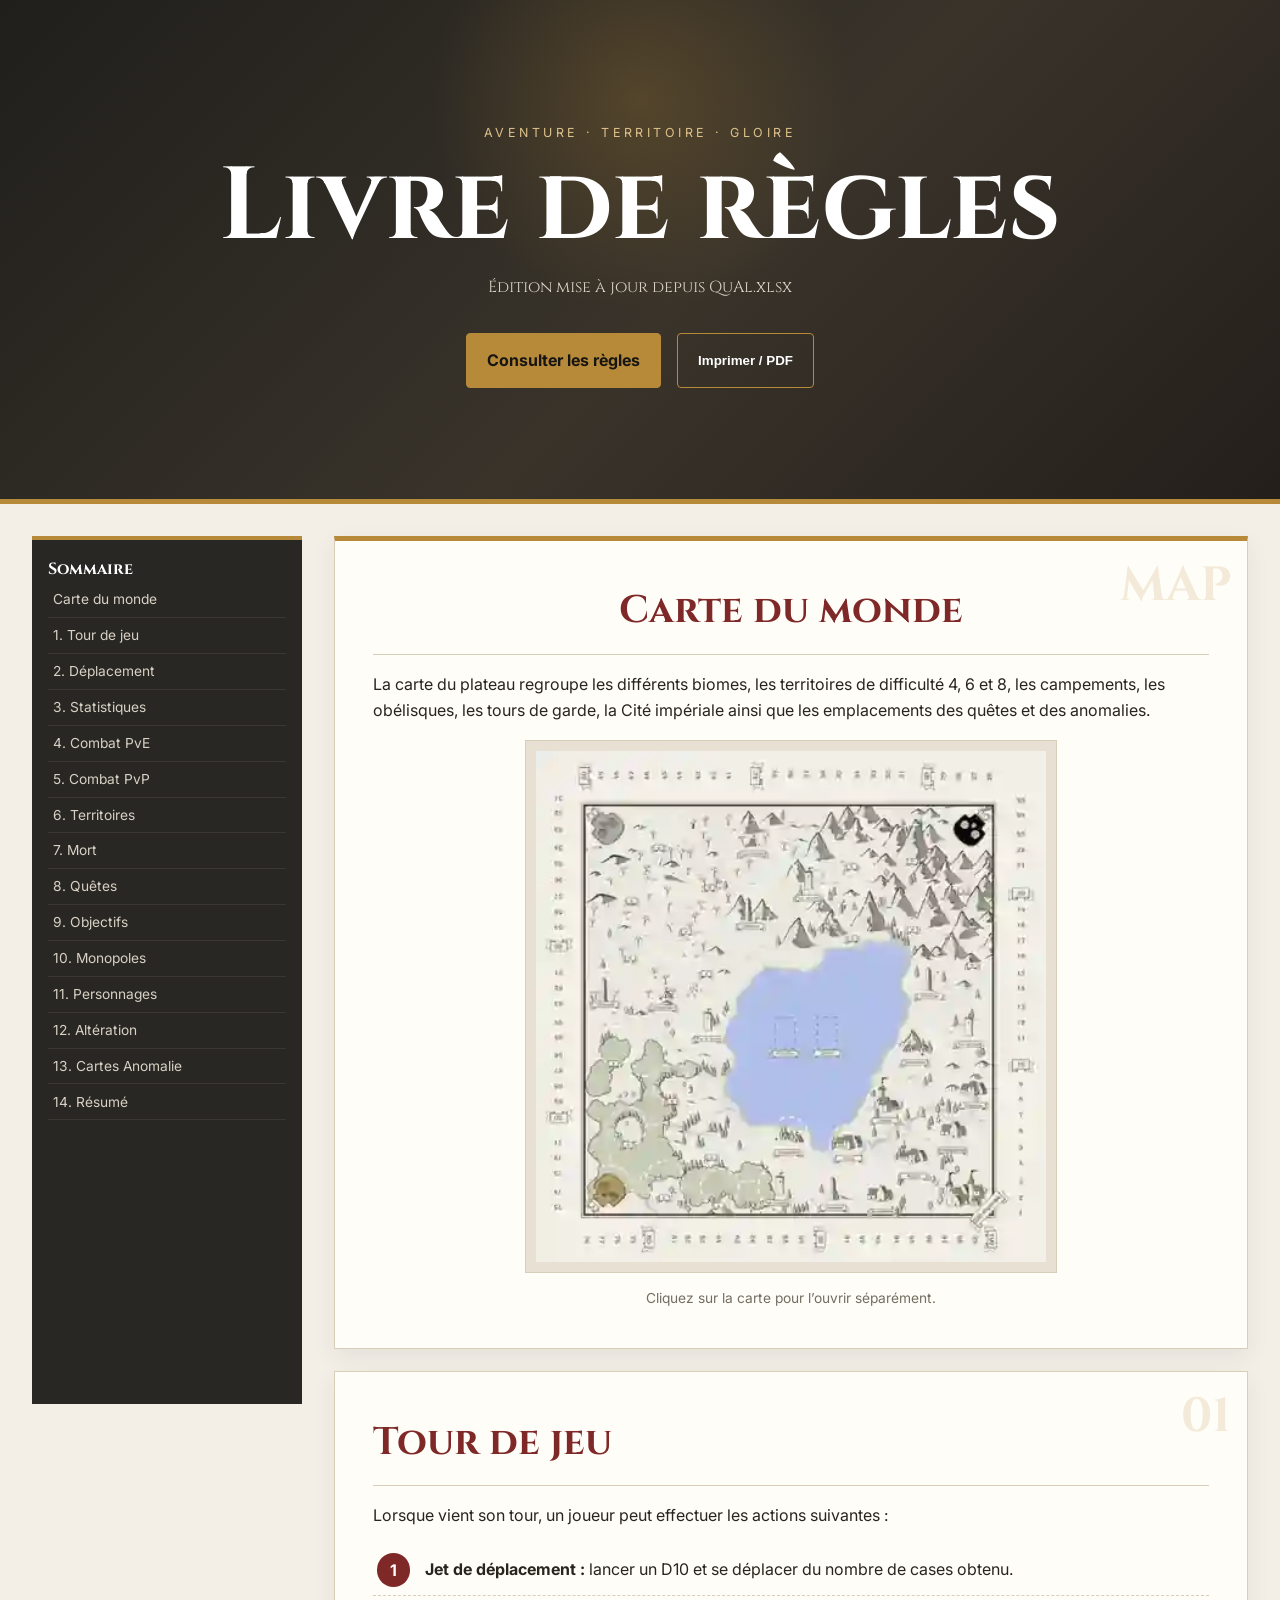
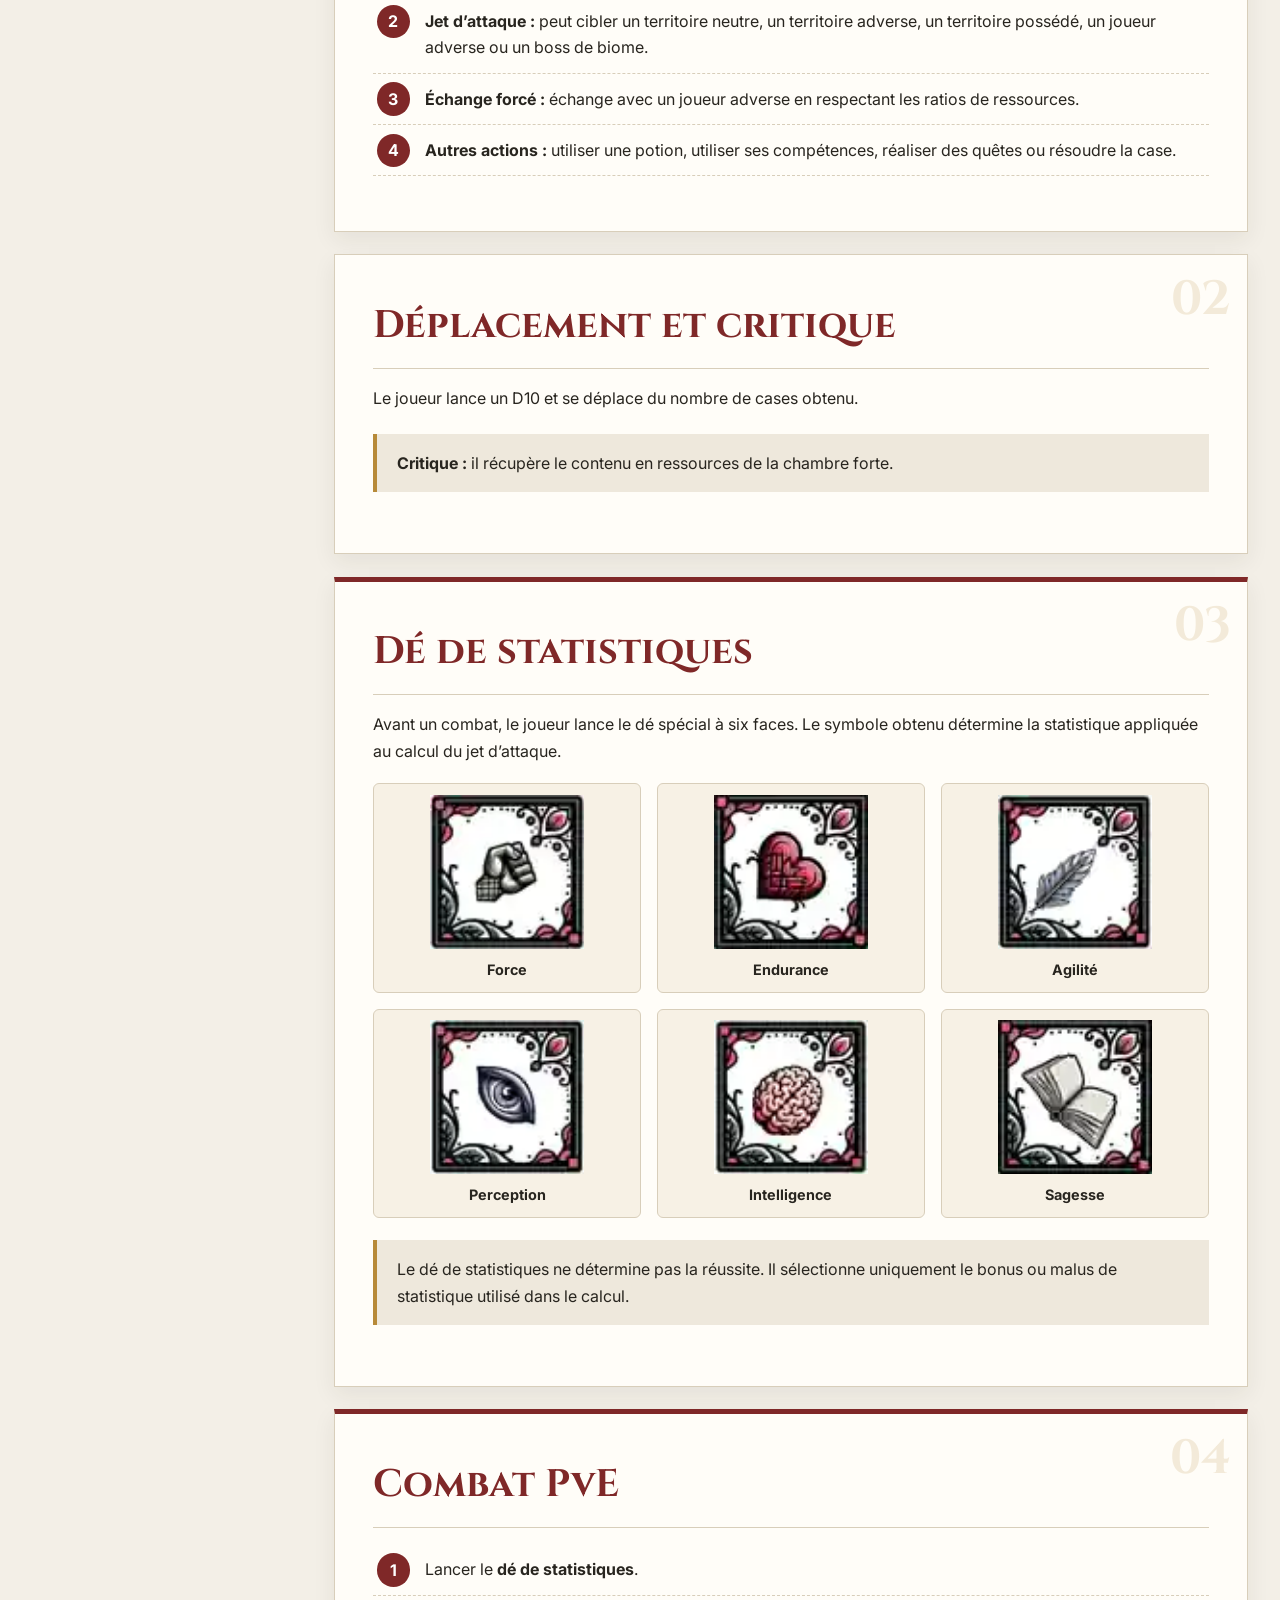
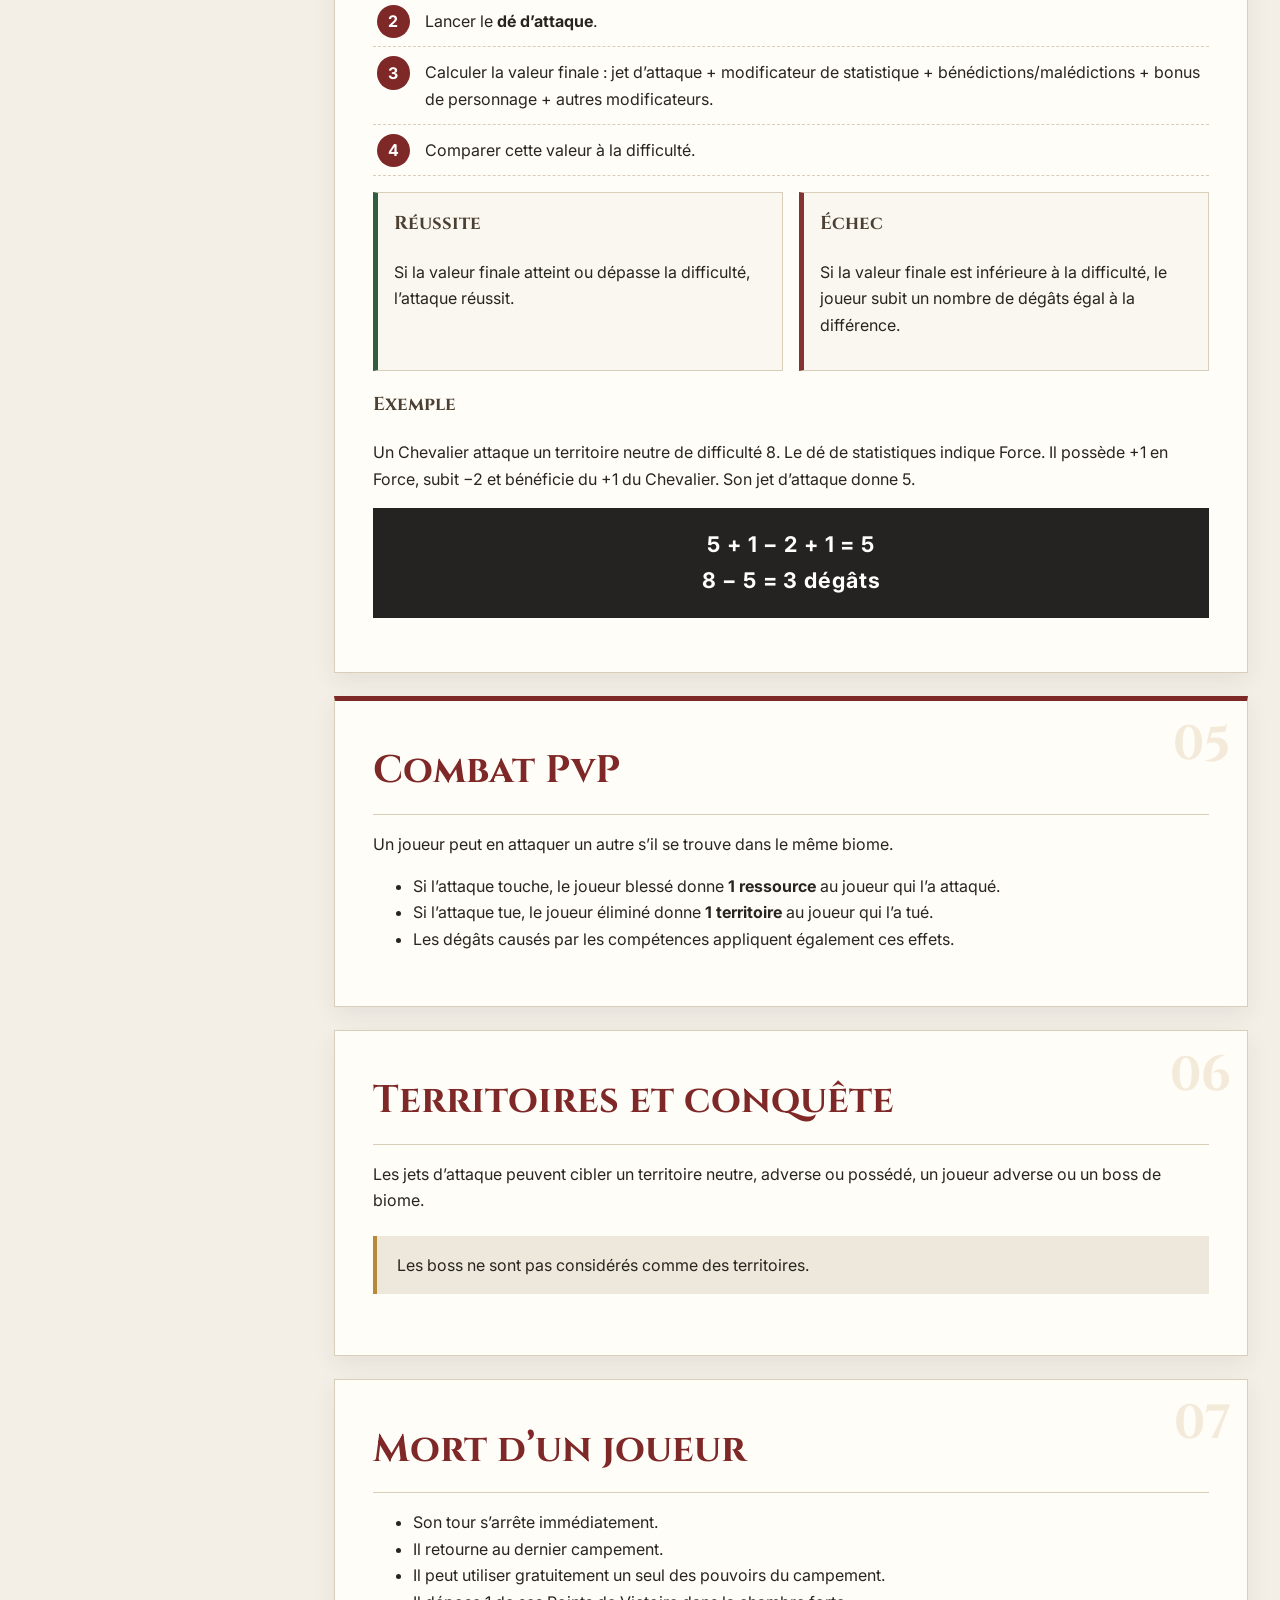
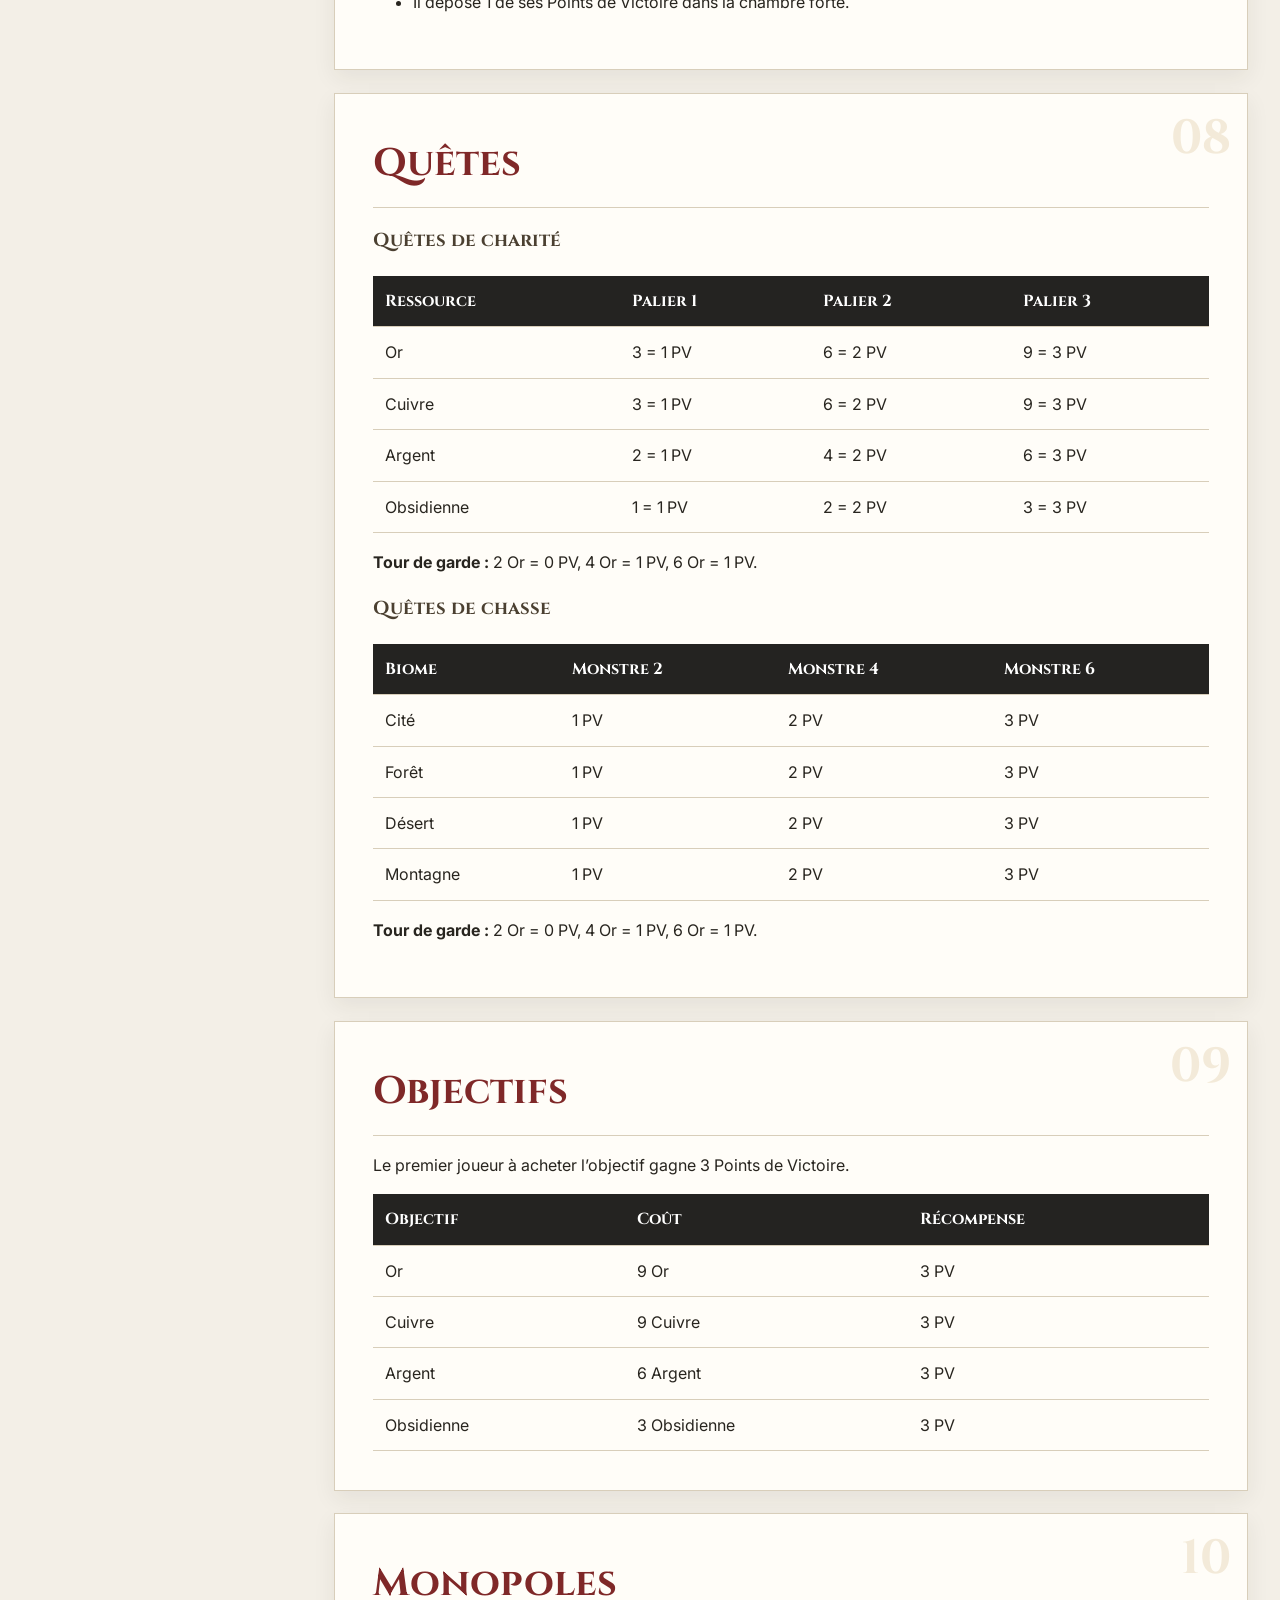
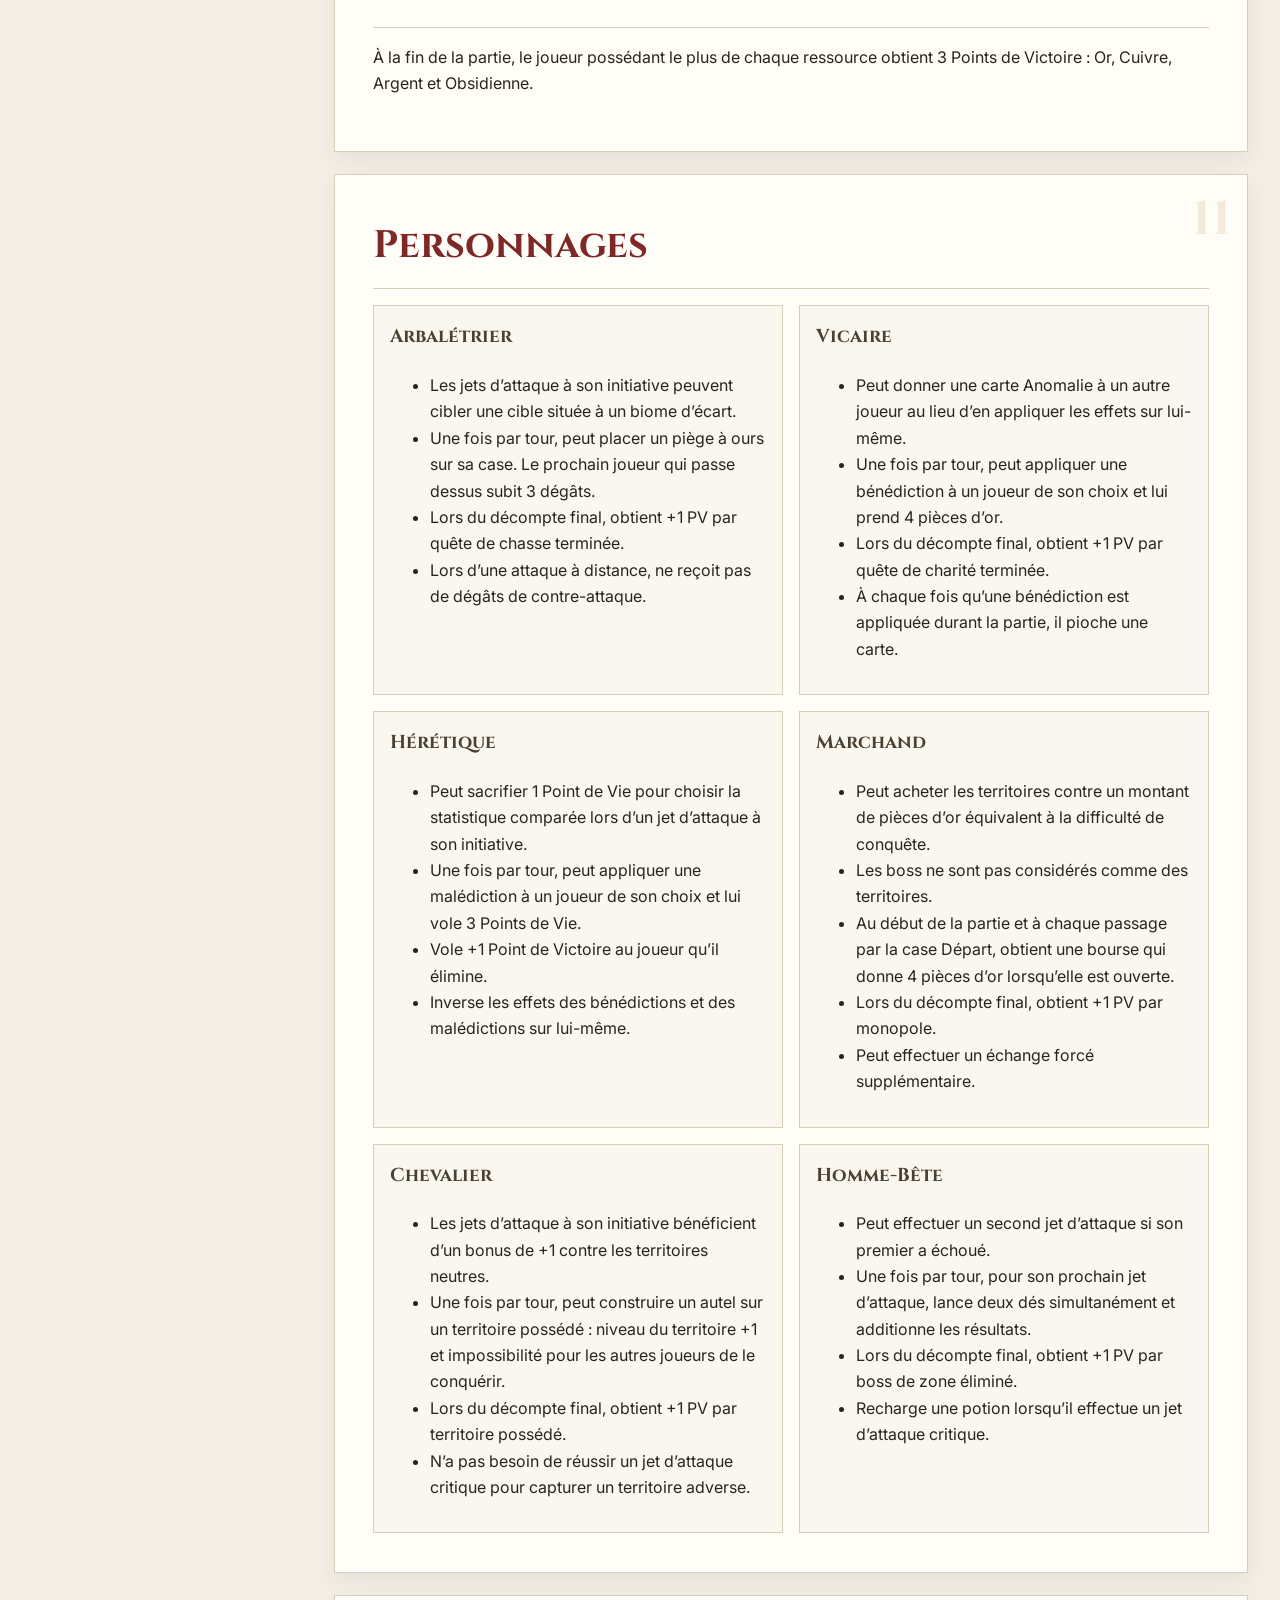
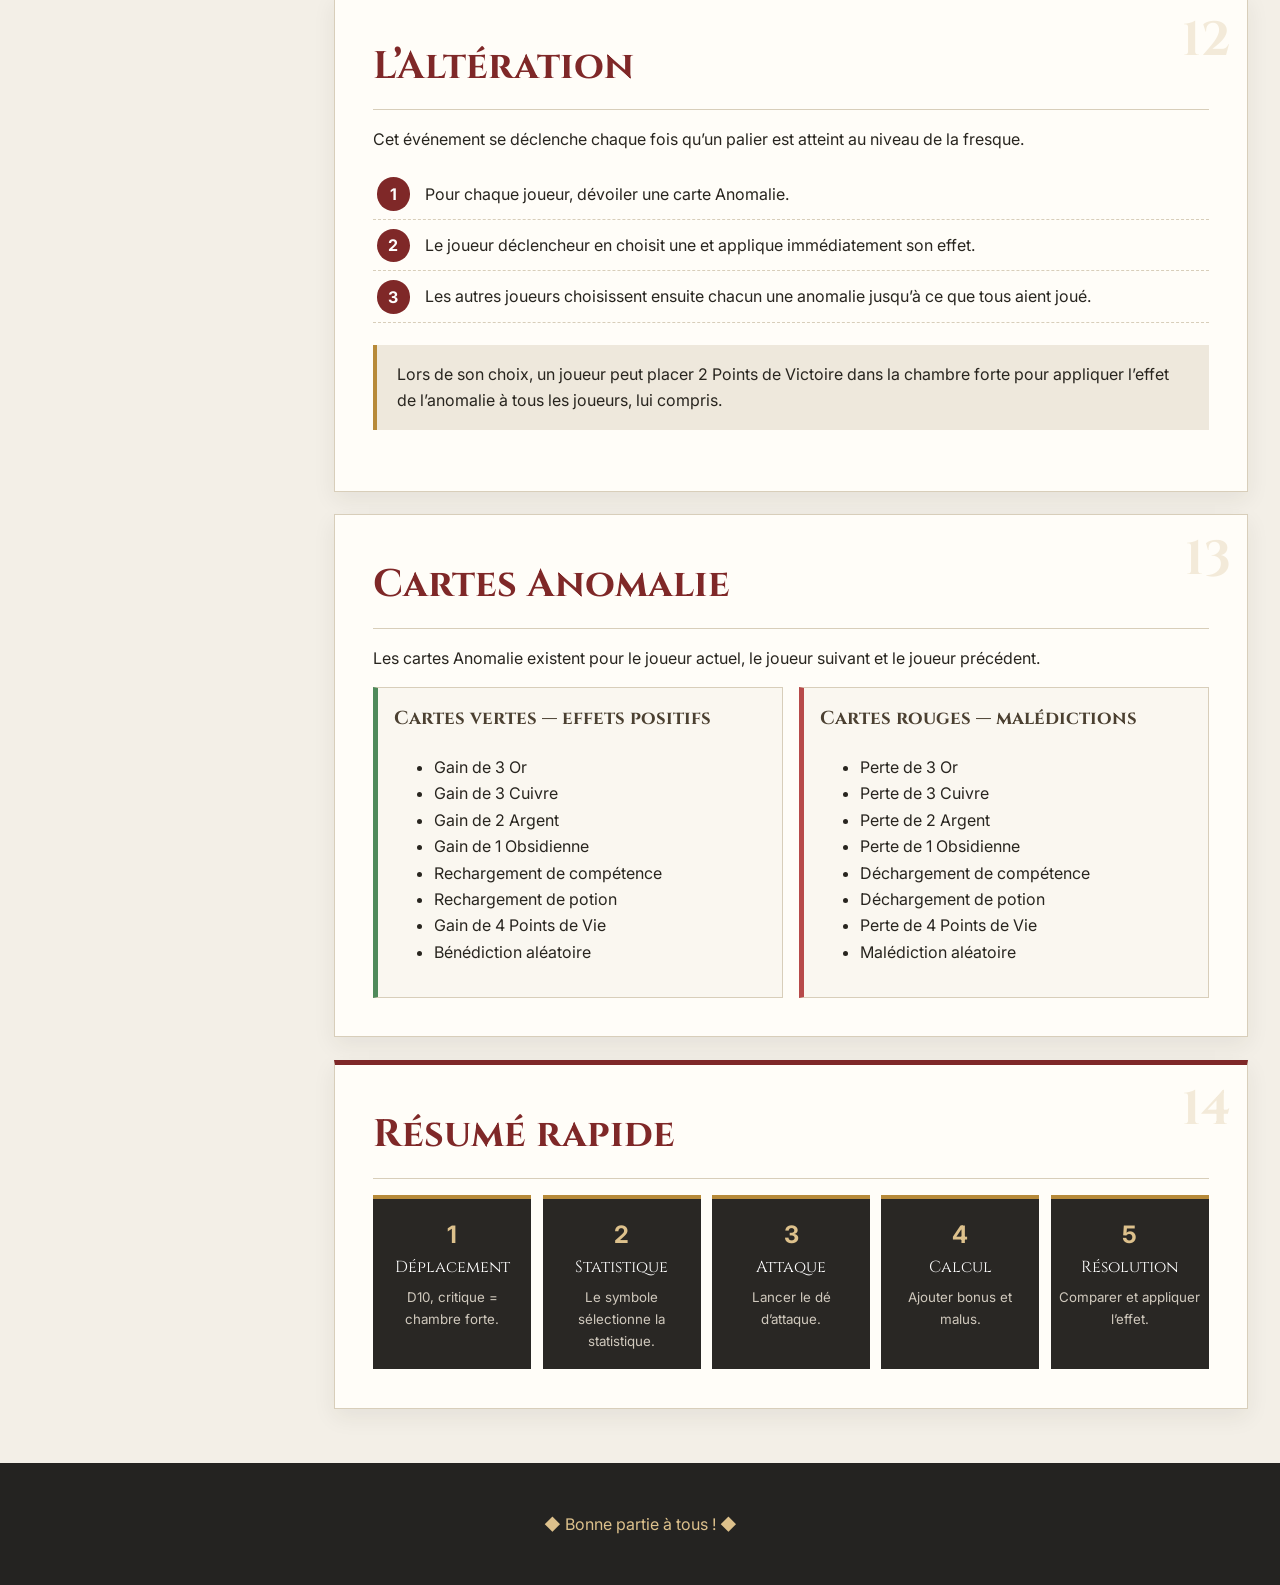
==== commit 13d3d08f: "Met à jour le livret depuis QuAl.xlsx Google Drive" ====
--- a/index.html
+++ b/index.html
@@ -8,31 +8,31 @@
   <link rel="stylesheet" href="styles.css">
 </head>
 <body>
-<header class="hero"><div class="hero-inner"><p class="eyebrow">Aventure · Territoire · Gloire</p><h1>Livre de règles</h1><p class="subtitle">Édition mise à jour</p><div class="hero-actions"><a class="button primary" href="#sommaire">Consulter les règles</a><button class="button secondary" id="printBtn">Imprimer / PDF</button></div></div></header>
+<header class="hero"><div class="hero-inner"><p class="eyebrow">Aventure · Territoire · Gloire</p><h1>Livre de règles</h1><p class="subtitle">Édition mise à jour depuis QuAl.xlsx</p><div class="hero-actions"><a class="button primary" href="#sommaire">Consulter les règles</a><button class="button secondary" id="printBtn">Imprimer / PDF</button></div></div></header>
 <div class="layout">
 <aside class="sidebar" aria-label="Sommaire"><div class="sidebar-head"><strong>Sommaire</strong><button id="menuBtn" aria-label="Afficher ou masquer le sommaire">☰</button></div><nav id="sommaire">
 <a href="#tour">1. Tour de jeu</a><a href="#deplacement">2. Déplacement</a><a href="#statistiques">3. Statistiques</a><a href="#pve">4. Combat PvE</a><a href="#pvp">5. Combat PvP</a><a href="#conquete">6. Territoires</a><a href="#mort">7. Mort</a><a href="#quetes">8. Quêtes</a><a href="#objectifs">9. Objectifs</a><a href="#monopoles">10. Monopoles</a><a href="#personnages">11. Personnages</a><a href="#alteration">12. Altération</a><a href="#anomalies">13. Cartes Anomalie</a><a href="#resume">14. Résumé</a>
 </nav></aside>
 <main>
-<section id="tour" class="chapter"><span class="chapter-number">01</span><h2>Tour de jeu</h2><p>Lorsque vient son tour, un joueur peut résoudre les actions suivantes selon sa situation :</p><ol class="steps"><li><strong>Jet de déplacement :</strong> lancer un D10 et avancer du nombre de cases obtenu.</li><li><strong>Résoudre la case atteinte.</strong></li><li><strong>Effectuer une action :</strong> jet d’attaque, échange forcé, potion, compétence, quête ou interaction avec la case.</li><li><strong>Résoudre les effets en cours</strong> puis terminer le tour.</li></ol><p>L’échange forcé permet d’échanger avec un joueur adverse en respectant les ratios de ressources.</p></section>
-<section id="deplacement" class="chapter"><span class="chapter-number">02</span><h2>Déplacement et critique</h2><p>Le joueur lance un D10 et se déplace du nombre de cases obtenu.</p><div class="rule"><strong>Jet critique de déplacement :</strong> le joueur récupère le contenu en ressources de la <strong>chambre forte</strong>.</div><p>Les ressources et Points de Victoire qui doivent être déposés dans la chambre forte restent au centre jusqu’à ce qu’un effet permette de les récupérer.</p></section>
-<section id="statistiques" class="chapter highlight"><span class="chapter-number">03</span><h2>Dé de statistiques</h2><p>Avant un combat, le joueur lance le dé spécial comportant les six symboles de statistiques. Le symbole obtenu détermine la statistique utilisée dans le calcul du combat.</p><div class="stats"><div>💪<span>Force</span></div><div>🛡️<span>Endurance</span></div><div>🏃<span>Agilité</span></div><div>👁️<span>Perception</span></div><div>🧠<span>Intelligence</span></div><div>📖<span>Sagesse</span></div></div><div class="rule">Le dé de statistiques ne décide pas si l’attaque réussit. Il détermine uniquement quel bonus ou malus de statistique entre dans le calcul du jet d’attaque.</div></section>
-<section id="pve" class="chapter highlight"><span class="chapter-number">04</span><h2>Combat PvE</h2><p>Le PvE concerne notamment les territoires neutres, les territoires possédés, les boss de biome et les autres cibles non-joueurs.</p><ol class="steps"><li>Lancer le <strong>dé de statistiques</strong>.</li><li>Lancer le <strong>dé d’attaque</strong>.</li><li>Calculer la valeur finale : jet d’attaque + statistique obtenue + bénédictions/malédictions + bonus de personnage + autres modificateurs.</li><li>Comparer cette valeur à la difficulté de la cible.</li></ol><div class="grid two"><article class="card success"><h3>Réussite</h3><p>Si la valeur finale est supérieure ou égale à la difficulté, l’attaque réussit et l’effet de victoire ou de conquête est appliqué.</p></article><article class="card danger"><h3>Échec</h3><p>Si la valeur finale est inférieure à la difficulté, le joueur subit un nombre de dégâts égal à la différence entre la difficulté et sa valeur finale.</p></article></div><h3>Exemple</h3><p>Un Chevalier attaque un biome neutre de difficulté 8. Le dé de statistiques indique Force. Il possède +1 en Force, subit un malus de −2 et bénéficie du +1 du Chevalier contre un territoire neutre. Son jet d’attaque donne 5.</p><div class="calculation">5 + 1 − 2 + 1 = 5<br>8 − 5 = 3 dégâts</div><p>L’attaque échoue : le Chevalier subit 3 points de dégâts.</p></section>
-<section id="pvp" class="chapter highlight"><span class="chapter-number">05</span><h2>Combat PvP</h2><p>Un joueur peut attaquer un autre joueur uniquement s’ils se trouvent dans le <strong>même biome</strong>.</p><ol class="steps"><li>Déclarer la cible.</li><li>Lancer le dé de statistiques afin de déterminer la statistique comparée, sauf capacité contraire.</li><li>Résoudre le jet d’attaque des deux joueurs avec leurs bonus et malus applicables.</li><li>Comparer les résultats selon le système de combat.</li></ol><div class="rule"><strong>Si l’attaque touche :</strong> le joueur blessé donne 1 ressource au joueur qui l’a attaqué.</div><div class="rule"><strong>Si l’attaque tue :</strong> le joueur éliminé donne 1 territoire au joueur qui l’a tué.</div><p>Les dégâts causés par les compétences déclenchent également ces effets lorsqu’ils blessent ou éliminent un joueur.</p></section>
-<section id="conquete" class="chapter"><span class="chapter-number">06</span><h2>Territoires et conquête</h2><p>Les jets d’attaque peuvent cibler : territoire neutre, territoire adverse, territoire possédé, joueur adverse ou boss de biome.</p><p>Un territoire neutre est conquis lorsque le jet d’attaque atteint ou dépasse sa difficulté. La conquête d’un territoire adverse peut nécessiter un critique, sauf capacité contraire.</p><div class="rule">Les boss ne sont pas considérés comme des territoires.</div></section>
-<section id="mort" class="chapter"><span class="chapter-number">07</span><h2>Mort d’un joueur</h2><ul><li>Le tour du joueur s’arrête immédiatement.</li><li>Il retourne au <strong>dernier campement</strong> atteint.</li><li>Il peut utiliser gratuitement <strong>un seul pouvoir du campement</strong>.</li><li>Il dépose <strong>1 de ses Points de Victoire</strong> dans la chambre forte.</li></ul></section>
-<section id="quetes" class="chapter"><span class="chapter-number">08</span><h2>Quêtes</h2><h3>Quêtes de charité</h3><div class="table-wrap"><table><thead><tr><th>Ressource</th><th>Palier 1</th><th>Palier 2</th><th>Palier 3</th></tr></thead><tbody><tr><td>Or</td><td>3 = 1 PV</td><td>6 = 2 PV</td><td>9 = 3 PV</td></tr><tr><td>Cuivre</td><td>3 = 1 PV</td><td>6 = 2 PV</td><td>9 = 3 PV</td></tr><tr><td>Argent</td><td>2 = 1 PV</td><td>4 = 2 PV</td><td>6 = 3 PV</td></tr><tr><td>Obsidienne</td><td>1 = 1 PV</td><td>2 = 2 PV</td><td>3 = 3 PV</td></tr></tbody></table></div><p><strong>Tour de garde :</strong> les validations alternatives sont : 2 Or = 0 PV, 4 Or = 1 PV, 6 Or = 1 PV.</p><h3>Quêtes de chasse</h3><div class="table-wrap"><table><thead><tr><th>Biome</th><th>Monstre 2</th><th>Monstre 4</th><th>Monstre 6</th></tr></thead><tbody><tr><td>Cité</td><td>1 PV</td><td>2 PV</td><td>3 PV</td></tr><tr><td>Forêt</td><td>1 PV</td><td>2 PV</td><td>3 PV</td></tr><tr><td>Désert</td><td>1 PV</td><td>2 PV</td><td>3 PV</td></tr><tr><td>Montagne</td><td>1 PV</td><td>2 PV</td><td>3 PV</td></tr></tbody></table></div><p>Pour les quêtes de chasse, la Tour de garde suit également les paliers 2 Or = 0 PV, 4 Or = 1 PV et 6 Or = 1 PV.</p></section>
-<section id="objectifs" class="chapter"><span class="chapter-number">09</span><h2>Objectifs</h2><p>Le premier joueur à acheter chaque objectif gagne immédiatement 3 Points de Victoire.</p><div class="table-wrap"><table><thead><tr><th>Objectif</th><th>Coût</th><th>Récompense</th></tr></thead><tbody><tr><td>Or</td><td>9 Or</td><td>3 PV</td></tr><tr><td>Cuivre</td><td>9 Cuivre</td><td>3 PV</td></tr><tr><td>Argent</td><td>6 Argent</td><td>3 PV</td></tr><tr><td>Obsidienne</td><td>3 Obsidienne</td><td>3 PV</td></tr></tbody></table></div></section>
-<section id="monopoles" class="chapter"><span class="chapter-number">10</span><h2>Monopoles</h2><p>À la fin de la partie, le joueur possédant le plus de chaque ressource gagne <strong>3 Points de Victoire</strong> pour cette majorité : Or, Cuivre, Argent et Obsidienne.</p></section>
+<section id="tour" class="chapter"><span class="chapter-number">01</span><h2>Tour de jeu</h2><p>Lorsque vient son tour, un joueur peut effectuer les actions suivantes :</p><ol class="steps"><li><strong>Jet de déplacement :</strong> lancer un D10 et se déplacer du nombre de cases obtenu.</li><li><strong>Jet d’attaque :</strong> peut cibler un territoire neutre, un territoire adverse, un territoire possédé, un joueur adverse ou un boss de biome.</li><li><strong>Échange forcé :</strong> échange avec un joueur adverse en respectant les ratios de ressources.</li><li><strong>Autres actions :</strong> utiliser une potion, utiliser ses compétences, réaliser des quêtes ou résoudre la case.</li></ol></section>
+<section id="deplacement" class="chapter"><span class="chapter-number">02</span><h2>Déplacement et critique</h2><p>Le joueur lance un D10 et se déplace du nombre de cases obtenu.</p><div class="rule"><strong>Critique :</strong> il récupère le contenu en ressources de la chambre forte.</div></section>
+<section id="statistiques" class="chapter highlight"><span class="chapter-number">03</span><h2>Dé de statistiques</h2><p>Avant un combat, le joueur lance le dé spécial à six faces. Le symbole obtenu détermine la statistique appliquée au calcul du jet d’attaque.</p><div class="stats"><div>💪<span>Force</span></div><div>🛡️<span>Endurance</span></div><div>🏃<span>Agilité</span></div><div>👁️<span>Perception</span></div><div>🧠<span>Intelligence</span></div><div>📖<span>Sagesse</span></div></div><div class="rule">Le dé de statistiques ne détermine pas la réussite. Il sélectionne uniquement le bonus ou malus de statistique utilisé dans le calcul.</div></section>
+<section id="pve" class="chapter highlight"><span class="chapter-number">04</span><h2>Combat PvE</h2><ol class="steps"><li>Lancer le <strong>dé de statistiques</strong>.</li><li>Lancer le <strong>dé d’attaque</strong>.</li><li>Calculer la valeur finale : jet d’attaque + modificateur de statistique + bénédictions/malédictions + bonus de personnage + autres modificateurs.</li><li>Comparer cette valeur à la difficulté.</li></ol><div class="grid two"><article class="card success"><h3>Réussite</h3><p>Si la valeur finale atteint ou dépasse la difficulté, l’attaque réussit.</p></article><article class="card danger"><h3>Échec</h3><p>Si la valeur finale est inférieure à la difficulté, le joueur subit un nombre de dégâts égal à la différence.</p></article></div><h3>Exemple</h3><p>Un Chevalier attaque un territoire neutre de difficulté 8. Le dé de statistiques indique Force. Il possède +1 en Force, subit −2 et bénéficie du +1 du Chevalier. Son jet d’attaque donne 5.</p><div class="calculation">5 + 1 − 2 + 1 = 5<br>8 − 5 = 3 dégâts</div></section>
+<section id="pvp" class="chapter highlight"><span class="chapter-number">05</span><h2>Combat PvP</h2><p>Un joueur peut en attaquer un autre s’il se trouve dans le même biome.</p><ul><li>Si l’attaque touche, le joueur blessé donne <strong>1 ressource</strong> au joueur qui l’a attaqué.</li><li>Si l’attaque tue, le joueur éliminé donne <strong>1 territoire</strong> au joueur qui l’a tué.</li><li>Les dégâts causés par les compétences appliquent également ces effets.</li></ul></section>
+<section id="conquete" class="chapter"><span class="chapter-number">06</span><h2>Territoires et conquête</h2><p>Les jets d’attaque peuvent cibler un territoire neutre, adverse ou possédé, un joueur adverse ou un boss de biome.</p><div class="rule">Les boss ne sont pas considérés comme des territoires.</div></section>
+<section id="mort" class="chapter"><span class="chapter-number">07</span><h2>Mort d’un joueur</h2><ul><li>Son tour s’arrête immédiatement.</li><li>Il retourne au dernier campement.</li><li>Il peut utiliser gratuitement un seul des pouvoirs du campement.</li><li>Il dépose 1 de ses Points de Victoire dans la chambre forte.</li></ul></section>
+<section id="quetes" class="chapter"><span class="chapter-number">08</span><h2>Quêtes</h2><h3>Quêtes de charité</h3><div class="table-wrap"><table><thead><tr><th>Ressource</th><th>Palier 1</th><th>Palier 2</th><th>Palier 3</th></tr></thead><tbody><tr><td>Or</td><td>3 = 1 PV</td><td>6 = 2 PV</td><td>9 = 3 PV</td></tr><tr><td>Cuivre</td><td>3 = 1 PV</td><td>6 = 2 PV</td><td>9 = 3 PV</td></tr><tr><td>Argent</td><td>2 = 1 PV</td><td>4 = 2 PV</td><td>6 = 3 PV</td></tr><tr><td>Obsidienne</td><td>1 = 1 PV</td><td>2 = 2 PV</td><td>3 = 3 PV</td></tr></tbody></table></div><p><strong>Tour de garde :</strong> 2 Or = 0 PV, 4 Or = 1 PV, 6 Or = 1 PV.</p><h3>Quêtes de chasse</h3><div class="table-wrap"><table><thead><tr><th>Biome</th><th>Monstre 2</th><th>Monstre 4</th><th>Monstre 6</th></tr></thead><tbody><tr><td>Cité</td><td>1 PV</td><td>2 PV</td><td>3 PV</td></tr><tr><td>Forêt</td><td>1 PV</td><td>2 PV</td><td>3 PV</td></tr><tr><td>Désert</td><td>1 PV</td><td>2 PV</td><td>3 PV</td></tr><tr><td>Montagne</td><td>1 PV</td><td>2 PV</td><td>3 PV</td></tr></tbody></table></div><p><strong>Tour de garde :</strong> 2 Or = 0 PV, 4 Or = 1 PV, 6 Or = 1 PV.</p></section>
+<section id="objectifs" class="chapter"><span class="chapter-number">09</span><h2>Objectifs</h2><p>Le premier joueur à acheter l’objectif gagne 3 Points de Victoire.</p><div class="table-wrap"><table><thead><tr><th>Objectif</th><th>Coût</th><th>Récompense</th></tr></thead><tbody><tr><td>Or</td><td>9 Or</td><td>3 PV</td></tr><tr><td>Cuivre</td><td>9 Cuivre</td><td>3 PV</td></tr><tr><td>Argent</td><td>6 Argent</td><td>3 PV</td></tr><tr><td>Obsidienne</td><td>3 Obsidienne</td><td>3 PV</td></tr></tbody></table></div></section>
+<section id="monopoles" class="chapter"><span class="chapter-number">10</span><h2>Monopoles</h2><p>À la fin de la partie, le joueur possédant le plus de chaque ressource obtient 3 Points de Victoire : Or, Cuivre, Argent et Obsidienne.</p></section>
 <section id="personnages" class="chapter"><span class="chapter-number">11</span><h2>Personnages</h2><div class="characters">
-<article class="character"><h3>Arbalétrier</h3><ul><li>Ses jets d’attaque à son initiative peuvent cibler une cible située à 1 biome d’écart.</li><li>Une fois par tour, place un piège à ours sur sa case. Le prochain joueur qui passe dessus subit 3 dégâts.</li><li>+1 PV par quête de chasse terminée en fin de partie.</li><li>Lors d’une attaque à distance, ne reçoit pas de dégâts de contre-attaque.</li></ul></article>
-<article class="character"><h3>Vicaire</h3><ul><li>Peut donner une carte Anomalie à un autre joueur au lieu d’en appliquer les effets sur lui-même.</li><li>Une fois par tour, applique une bénédiction à un joueur de son choix et lui prend 4 pièces d’or.</li><li>+1 PV par quête de charité terminée en fin de partie.</li><li>Chaque fois qu’une bénédiction est appliquée pendant la partie, le Vicaire pioche une carte.</li></ul></article>
-<article class="character"><h3>Hérétique</h3><ul><li>Peut sacrifier 1 Point de Vie pour choisir la statistique comparée lors d’un jet d’attaque à son initiative.</li><li>Une fois par tour, applique une malédiction à un joueur et lui vole 3 Points de Vie.</li><li>Vole +1 PV au joueur qu’il élimine.</li><li>Inverse sur lui-même les effets des bénédictions et malédictions.</li></ul></article>
-<article class="character"><h3>Marchand</h3><ul><li>Peut acheter un territoire pour un montant d’or égal à sa difficulté de conquête.</li><li>Les boss ne sont pas des territoires et ne peuvent pas être achetés.</li><li>Au début de la partie et à chaque passage par la case Départ, reçoit une bourse donnant 4 Or lorsqu’elle est ouverte.</li><li>+1 PV par monopole en fin de partie.</li><li>Peut effectuer un échange forcé supplémentaire.</li></ul></article>
-<article class="character"><h3>Chevalier</h3><ul><li>+1 aux jets d’attaque à son initiative contre les territoires neutres.</li><li>Une fois par tour, construit un autel sur un territoire possédé : niveau du territoire +1 et impossibilité pour les autres joueurs de le conquérir.</li><li>+1 PV par territoire possédé en fin de partie.</li><li>N’a pas besoin de réussir un jet d’attaque critique pour capturer un territoire adverse.</li></ul></article>
-<article class="character"><h3>Homme-Bête</h3><ul><li>Peut effectuer un second jet d’attaque si le premier a échoué.</li><li>Une fois par tour, pour son prochain jet d’attaque, lance deux dés simultanément et additionne les résultats.</li><li>+1 PV par boss de zone éliminé en fin de partie.</li><li>Recharge une potion lorsqu’il effectue un jet d’attaque critique.</li></ul></article>
+<article class="character"><h3>Arbalétrier</h3><ul><li>Les jets d’attaque à son initiative peuvent cibler une cible située à un biome d’écart.</li><li>Une fois par tour, peut placer un piège à ours sur sa case. Le prochain joueur qui passe dessus subit 3 dégâts.</li><li>Lors du décompte final, obtient +1 PV par quête de chasse terminée.</li><li>Lors d’une attaque à distance, ne reçoit pas de dégâts de contre-attaque.</li></ul></article>
+<article class="character"><h3>Vicaire</h3><ul><li>Peut donner une carte Anomalie à un autre joueur au lieu d’en appliquer les effets sur lui-même.</li><li>Une fois par tour, peut appliquer une bénédiction à un joueur de son choix et lui prend 4 pièces d’or.</li><li>Lors du décompte final, obtient +1 PV par quête de charité terminée.</li><li>À chaque fois qu’une bénédiction est appliquée durant la partie, il pioche une carte.</li></ul></article>
+<article class="character"><h3>Hérétique</h3><ul><li>Peut sacrifier 1 Point de Vie pour choisir la statistique comparée lors d’un jet d’attaque à son initiative.</li><li>Une fois par tour, peut appliquer une malédiction à un joueur de son choix et lui vole 3 Points de Vie.</li><li>Vole +1 Point de Victoire au joueur qu’il élimine.</li><li>Inverse les effets des bénédictions et des malédictions sur lui-même.</li></ul></article>
+<article class="character"><h3>Marchand</h3><ul><li>Peut acheter les territoires contre un montant de pièces d’or équivalent à la difficulté de conquête.</li><li>Les boss ne sont pas considérés comme des territoires.</li><li>Au début de la partie et à chaque passage par la case Départ, obtient une bourse qui donne 4 pièces d’or lorsqu’elle est ouverte.</li><li>Lors du décompte final, obtient +1 PV par monopole.</li><li>Peut effectuer un échange forcé supplémentaire.</li></ul></article>
+<article class="character"><h3>Chevalier</h3><ul><li>Les jets d’attaque à son initiative bénéficient d’un bonus de +1 contre les territoires neutres.</li><li>Une fois par tour, peut construire un autel sur un territoire possédé : niveau du territoire +1 et impossibilité pour les autres joueurs de le conquérir.</li><li>Lors du décompte final, obtient +1 PV par territoire possédé.</li><li>N’a pas besoin de réussir un jet d’attaque critique pour capturer un territoire adverse.</li></ul></article>
+<article class="character"><h3>Homme-Bête</h3><ul><li>Peut effectuer un second jet d’attaque si son premier a échoué.</li><li>Une fois par tour, pour son prochain jet d’attaque, lance deux dés simultanément et additionne les résultats.</li><li>Lors du décompte final, obtient +1 PV par boss de zone éliminé.</li><li>Recharge une potion lorsqu’il effectue un jet d’attaque critique.</li></ul></article>
 </div></section>
-<section id="alteration" class="chapter"><span class="chapter-number">12</span><h2>L’Altération</h2><p>Cet événement se déclenche chaque fois qu’un palier est atteint sur la fresque.</p><ol class="steps"><li>Dévoiler une carte Anomalie pour chaque joueur.</li><li>Le joueur ayant déclenché le palier choisit une carte et applique immédiatement son effet.</li><li>Les autres joueurs choisissent ensuite chacun une anomalie, jusqu’à ce que tous aient résolu une carte.</li></ol><div class="rule">Lors de son choix, un joueur peut placer <strong>2 Points de Victoire</strong> dans la chambre forte afin d’appliquer l’effet de l’anomalie choisie à <strong>tous les joueurs, lui compris</strong>.</div></section>
-<section id="anomalies" class="chapter"><span class="chapter-number">13</span><h2>Cartes Anomalie</h2><p>Les cartes Anomalie sont réparties en deux familles clairement identifiables par leur couleur.</p><div class="grid two"><article class="card anomaly-good"><h3>Cartes vertes — Bonnes anomalies</h3><p>Les cartes vertes procurent un avantage au joueur désigné.</p><ul><li>Gain de 3 Or</li><li>Gain de 3 Cuivre</li><li>Gain de 2 Argent</li><li>Gain de 1 Obsidienne</li><li>Rechargement de compétence</li><li>Rechargement de potion</li><li>Gain de 4 Points de Vie</li><li>Bénédiction aléatoire</li></ul></article><article class="card anomaly-bad"><h3>Cartes rouges — Malédictions</h3><p>Les cartes rouges infligent un effet négatif au joueur désigné.</p><ul><li>Perte de 3 Or</li><li>Perte de 3 Cuivre</li><li>Perte de 2 Argent</li><li>Perte de 1 Obsidienne</li><li>Déchargement de compétence</li><li>Déchargement de potion</li><li>Perte de 4 Points de Vie</li><li>Malédiction aléatoire</li></ul></article></div><h3>Cible d’une anomalie</h3><p>Une carte peut désigner le <strong>joueur actuel</strong>, le <strong>joueur suivant</strong> ou le <strong>joueur précédent</strong>. L’effet indiqué s’applique à cette cible, sauf capacité spéciale ou effet de l’Altération.</p></section>
-<section id="resume" class="chapter highlight"><span class="chapter-number">14</span><h2>Résumé rapide</h2><div class="combat-flow"><div><b>1</b><span>Déplacement</span><small>D10 et résolution de la case.</small></div><div><b>2</b><span>Statistique</span><small>Dé à 6 symboles avant le combat.</small></div><div><b>3</b><span>Attaque</span><small>Lancer et ajouter les modificateurs.</small></div><div><b>4</b><span>Résolution</span><small>Comparer à la difficulté ou à l’adversaire.</small></div><div><b>5</b><span>Effets</span><small>Dégâts, territoire, ressource, anomalie ou quête.</small></div></div></section>
+<section id="alteration" class="chapter"><span class="chapter-number">12</span><h2>L’Altération</h2><p>Cet événement se déclenche chaque fois qu’un palier est atteint au niveau de la fresque.</p><ol class="steps"><li>Pour chaque joueur, dévoiler une carte Anomalie.</li><li>Le joueur déclencheur en choisit une et applique immédiatement son effet.</li><li>Les autres joueurs choisissent ensuite chacun une anomalie jusqu’à ce que tous aient joué.</li></ol><div class="rule">Lors de son choix, un joueur peut placer 2 Points de Victoire dans la chambre forte pour appliquer l’effet de l’anomalie à tous les joueurs, lui compris.</div></section>
+<section id="anomalies" class="chapter"><span class="chapter-number">13</span><h2>Cartes Anomalie</h2><p>Les cartes Anomalie existent pour le joueur actuel, le joueur suivant et le joueur précédent.</p><div class="grid two"><article class="card anomaly-good"><h3>Cartes vertes — effets positifs</h3><ul><li>Gain de 3 Or</li><li>Gain de 3 Cuivre</li><li>Gain de 2 Argent</li><li>Gain de 1 Obsidienne</li><li>Rechargement de compétence</li><li>Rechargement de potion</li><li>Gain de 4 Points de Vie</li><li>Bénédiction aléatoire</li></ul></article><article class="card anomaly-bad"><h3>Cartes rouges — malédictions</h3><ul><li>Perte de 3 Or</li><li>Perte de 3 Cuivre</li><li>Perte de 2 Argent</li><li>Perte de 1 Obsidienne</li><li>Déchargement de compétence</li><li>Déchargement de potion</li><li>Perte de 4 Points de Vie</li><li>Malédiction aléatoire</li></ul></article></div></section>
+<section id="resume" class="chapter highlight"><span class="chapter-number">14</span><h2>Résumé rapide</h2><div class="combat-flow"><div><b>1</b><span>Déplacement</span><small>D10, critique = chambre forte.</small></div><div><b>2</b><span>Statistique</span><small>Le symbole sélectionne la statistique.</small></div><div><b>3</b><span>Attaque</span><small>Lancer le dé d’attaque.</small></div><div><b>4</b><span>Calcul</span><small>Ajouter bonus et malus.</small></div><div><b>5</b><span>Résolution</span><small>Comparer et appliquer l’effet.</small></div></div></section>
 </main></div><footer><p>◆ Bonne partie à tous ! ◆</p></footer><script src="script.js"></script></body></html>
--- a/styles.css
+++ b/styles.css
@@ -1,20 +1,21 @@
 @import url('https://fonts.googleapis.com/css2?family=Cinzel:wght@500;600;700&family=Inter:wght@400;500;600;700&display=swap');
 :root{--bg:#f3efe7;--paper:#fffdf8;--ink:#28251f;--muted:#746e62;--line:#d8ceba;--red:#7f2828;--gold:#b78a39;--dark:#242321;--green:#315d42;--danger:#843333}
-*{box-sizing:border-box}html{scroll-behavior:smooth}body{margin:0;background:var(--bg);color:var(--ink);font-family:Inter,system-ui,sans-serif;line-height:1.65}
+*{box-sizing:border-box}html{scroll-behavior:smooth}body{margin:0;background:var(--bg);color:var(--ink);font-family:Inter,system-ui,sans-serif;line-height:1.65}p,li,td,dd,.rule,.card,.character,.event{font-family:Inter,system-ui,sans-serif}h1,h2,h3,h4,h5,h6,.sidebar-head,th,.chapter-number,.combat-flow span,footer{font-family:Cinzel,serif}
 .hero{min-height:56vh;display:grid;place-items:center;text-align:center;color:white;background:radial-gradient(circle at 50% 20%,rgba(183,138,57,.25),transparent 28%),linear-gradient(135deg,#201f1c,#39332a 55%,#241f1b);border-bottom:5px solid var(--gold)}
-.hero-inner{padding:3rem 1rem}.eyebrow{text-transform:uppercase;letter-spacing:.28em;color:#ddc18c;font-size:.78rem}.hero h1{font-family:Cinzel,serif;font-size:clamp(3rem,8vw,6.5rem);margin:.3rem 0;line-height:1}.subtitle{font-family:Cinzel,serif;color:#d9d2c5}
+.hero-inner{padding:3rem 1rem}.eyebrow{text-transform:uppercase;letter-spacing:.28em;color:#ddc18c;font-size:.78rem}.hero h1{font-size:clamp(3rem,8vw,6.5rem);margin:.3rem 0;line-height:1}.subtitle{font-family:Cinzel,serif;color:#d9d2c5}
 .hero-actions{display:flex;justify-content:center;gap:1rem;margin-top:2rem;flex-wrap:wrap}.button{border:1px solid var(--gold);padding:.85rem 1.25rem;border-radius:4px;font-weight:700;cursor:pointer;text-decoration:none}.primary{background:var(--gold);color:#171512}.secondary{background:transparent;color:white}
 .layout{max-width:1360px;margin:auto;display:grid;grid-template-columns:270px minmax(0,1fr);gap:2rem;padding:2rem}
-.sidebar{position:sticky;top:1rem;height:calc(100vh - 2rem);overflow:auto;background:#292724;color:white;border-top:4px solid var(--gold);padding:1rem}.sidebar-head{display:flex;justify-content:space-between;font-family:Cinzel,serif}.sidebar a{display:block;color:#d8d1c4;text-decoration:none;padding:.38rem .3rem;border-bottom:1px solid #3b3833;font-size:.86rem}.sidebar a:hover{color:white;padding-left:.6rem}.sidebar button{display:none}
-main{min-width:0}.chapter{position:relative;background:var(--paper);border:1px solid var(--line);box-shadow:0 8px 22px rgba(49,42,29,.07);padding:clamp(1.3rem,3vw,3rem);margin-bottom:1.4rem;scroll-margin-top:1rem}.chapter h2{font-family:Cinzel,serif;color:var(--red);font-size:clamp(1.55rem,3vw,2.5rem);margin:0 0 1rem;border-bottom:1px solid var(--line);padding-bottom:.7rem}.chapter h3{font-family:Cinzel,serif;color:#4b4031}.chapter-number{position:absolute;right:1rem;top:.3rem;font-family:Cinzel,serif;font-size:3rem;color:rgba(183,138,57,.16);font-weight:700}.highlight{border-top:5px solid var(--red)}
-.rule{margin:1.4rem 0;padding:1rem 1.2rem;background:#eee8dc;border-left:4px solid var(--gold);font-family:Georgia,serif}.grid{display:grid;gap:1rem}.grid.two{grid-template-columns:repeat(2,minmax(0,1fr))}.card,.character,.event{border:1px solid var(--line);background:#faf7f0;padding:1rem}.card h3,.character h3,.event h3{margin-top:0}.success{border-left:5px solid var(--green)}.danger{border-left:5px solid var(--danger)}
-table{width:100%;border-collapse:collapse}th,td{padding:.75rem;text-align:left;border-bottom:1px solid var(--line)}th{background:var(--dark);color:white;font-family:Cinzel,serif}.total{font-weight:700;background:#eee8dc}.table-wrap{overflow:auto}
+.sidebar{position:sticky;top:1rem;height:calc(100vh - 2rem);overflow:auto;background:#292724;color:white;border-top:4px solid var(--gold);padding:1rem}.sidebar-head{display:flex;justify-content:space-between}.sidebar a{display:block;color:#d8d1c4;text-decoration:none;padding:.38rem .3rem;border-bottom:1px solid #3b3833;font-size:.86rem}.sidebar a:hover{color:white;padding-left:.6rem}.sidebar button{display:none}
+main{min-width:0}.chapter{position:relative;background:var(--paper);border:1px solid var(--line);box-shadow:0 8px 22px rgba(49,42,29,.07);padding:clamp(1.3rem,3vw,3rem);margin-bottom:1.4rem;scroll-margin-top:1rem}.chapter h2{color:var(--red);font-size:clamp(1.55rem,3vw,2.5rem);margin:0 0 1rem;border-bottom:1px solid var(--line);padding-bottom:.7rem}.chapter h3{color:#4b4031}.chapter-number{position:absolute;right:1rem;top:.3rem;font-size:3rem;color:rgba(183,138,57,.16);font-weight:700}.highlight{border-top:5px solid var(--red)}
+.rule{margin:1.4rem 0;padding:1rem 1.2rem;background:#eee8dc;border-left:4px solid var(--gold)}.grid{display:grid;gap:1rem}.grid.two{grid-template-columns:repeat(2,minmax(0,1fr))}.card,.character,.event{border:1px solid var(--line);background:#faf7f0;padding:1rem}.card h3,.character h3,.event h3{margin-top:0}.success{border-left:5px solid var(--green)}.danger{border-left:5px solid var(--danger)}
+.anomaly-good,.anomaly-bad{border:1px solid var(--line);background:#faf7f0}.anomaly-good{border-left:5px solid #4f8a5b}.anomaly-bad{border-left:5px solid #b74a4a}.anomaly-good h3,.anomaly-bad h3{color:#4b4031}
+table{width:100%;border-collapse:collapse}th,td{padding:.75rem;text-align:left;border-bottom:1px solid var(--line)}th{background:var(--dark);color:white}.total{font-weight:700;background:#eee8dc}.table-wrap{overflow:auto}
 .steps{counter-reset:item;list-style:none;padding:0}.steps li{position:relative;padding:.75rem .5rem .75rem 3.2rem;border-bottom:1px dashed var(--line)}.steps li:before{counter-increment:item;content:counter(item);position:absolute;left:.2rem;top:.55rem;width:2.1rem;height:2.1rem;border-radius:50%;display:grid;place-items:center;background:var(--red);color:white;font-weight:700}
 .stats{display:grid;grid-template-columns:repeat(6,1fr);gap:.7rem;margin:1.2rem 0}.stats div{display:grid;place-items:center;gap:.3rem;padding:1rem .3rem;border:1px solid var(--line);background:#f7f1e5;font-size:1.7rem}.stats span{font-size:.8rem;font-weight:700}
 .calculation{text-align:center;background:var(--dark);color:white;padding:1.2rem;font-size:1.35rem;font-weight:700;letter-spacing:.04em;margin:1rem 0}
 .characters{display:grid;grid-template-columns:repeat(2,minmax(0,1fr));gap:1rem}.event{margin:1rem 0;border-left:4px solid var(--red)}
-.combat-flow{display:grid;grid-template-columns:repeat(5,1fr);gap:.7rem}.combat-flow div{background:#292724;color:white;text-align:center;padding:1rem .5rem;border-top:4px solid var(--gold)}.combat-flow b{display:block;font-size:1.5rem;color:#ddc18c}.combat-flow span{display:block;font-family:Cinzel,serif}.combat-flow small{display:block;color:#d0c9bd;margin-top:.4rem}
+.combat-flow{display:grid;grid-template-columns:repeat(5,1fr);gap:.7rem}.combat-flow div{background:#292724;color:white;text-align:center;padding:1rem .5rem;border-top:4px solid var(--gold)}.combat-flow b{display:block;font-size:1.5rem;color:#ddc18c}.combat-flow span{display:block}.combat-flow small{display:block;color:#d0c9bd;margin-top:.4rem}
 dl{display:grid;grid-template-columns:220px 1fr;margin:0}dt,dd{margin:0;padding:.8rem;border-bottom:1px solid var(--line)}dt{font-weight:700;color:var(--red)}
-footer{text-align:center;padding:2rem;background:#242321;color:#ddc18c;font-family:Cinzel,serif}
+footer{text-align:center;padding:2rem;background:#242321;color:#ddc18c}
 @media(max-width:900px){.layout{display:block;padding:0}.sidebar{position:sticky;top:0;height:auto;z-index:5}.sidebar nav{display:none;max-height:55vh;overflow:auto}.sidebar.open nav{display:block}.sidebar button{display:block;background:none;border:0;color:white;font-size:1.2rem}.chapter{margin:0;border-width:0 0 1px}.grid.two,.characters{grid-template-columns:1fr}.stats{grid-template-columns:repeat(3,1fr)}.combat-flow{grid-template-columns:1fr 1fr}.hero{min-height:45vh}}
-@media print{.hero{min-height:auto;padding:2rem}.hero-actions,.sidebar{display:none}.layout{display:block;padding:0}.chapter{box-shadow:none;break-inside:avoid;border:0;border-bottom:1px solid #bbb}.chapter-number{color:#ddd}body{background:white}.combat-flow{grid-template-columns:repeat(5,1fr)}}
+@media print{.hero{min-height:auto;padding:2rem}.hero-actions,.sidebar{display:none}.layout{display:block;padding:0}.chapter{box-shadow:none;break-inside:avoid;border:0;border-bottom:1px solid #bbb}.chapter-number{color:#ddd}body{background:white}.combat-flow{grid-template-columns:repeat(5,1fr)}}
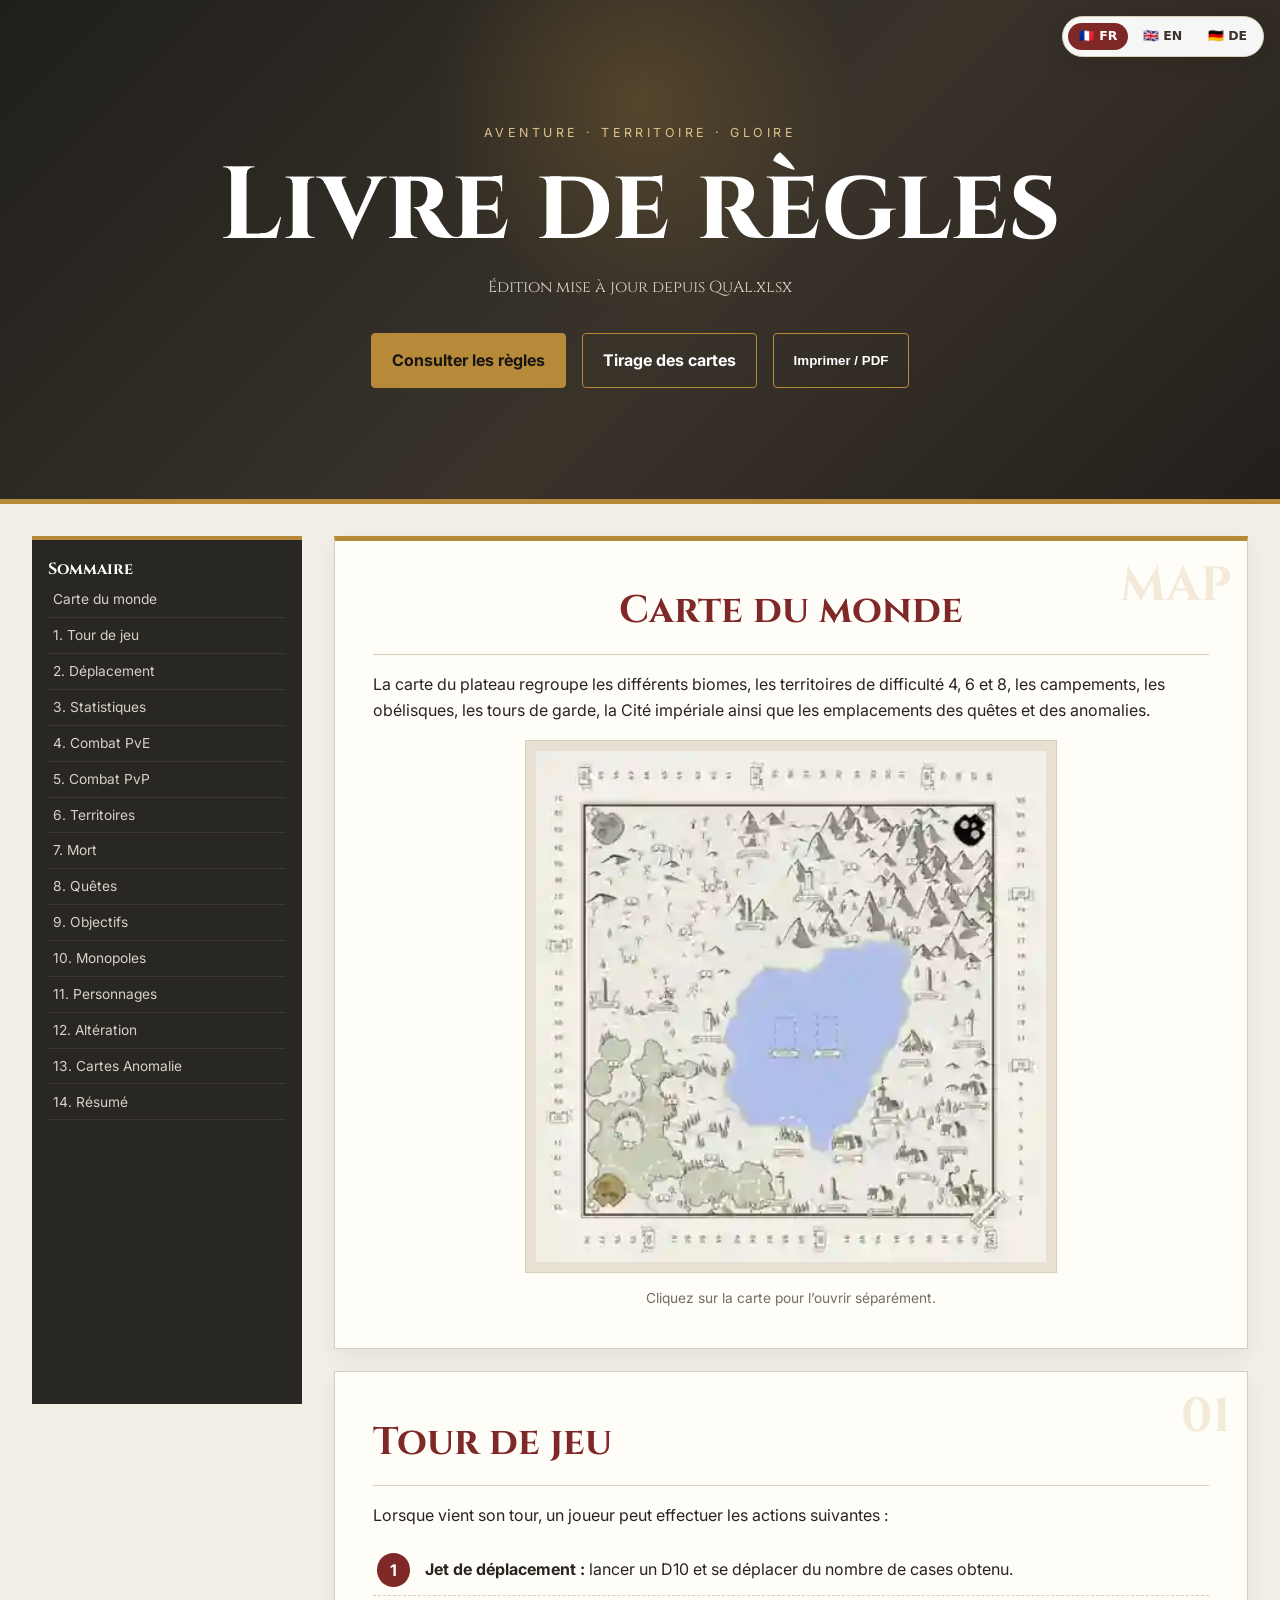
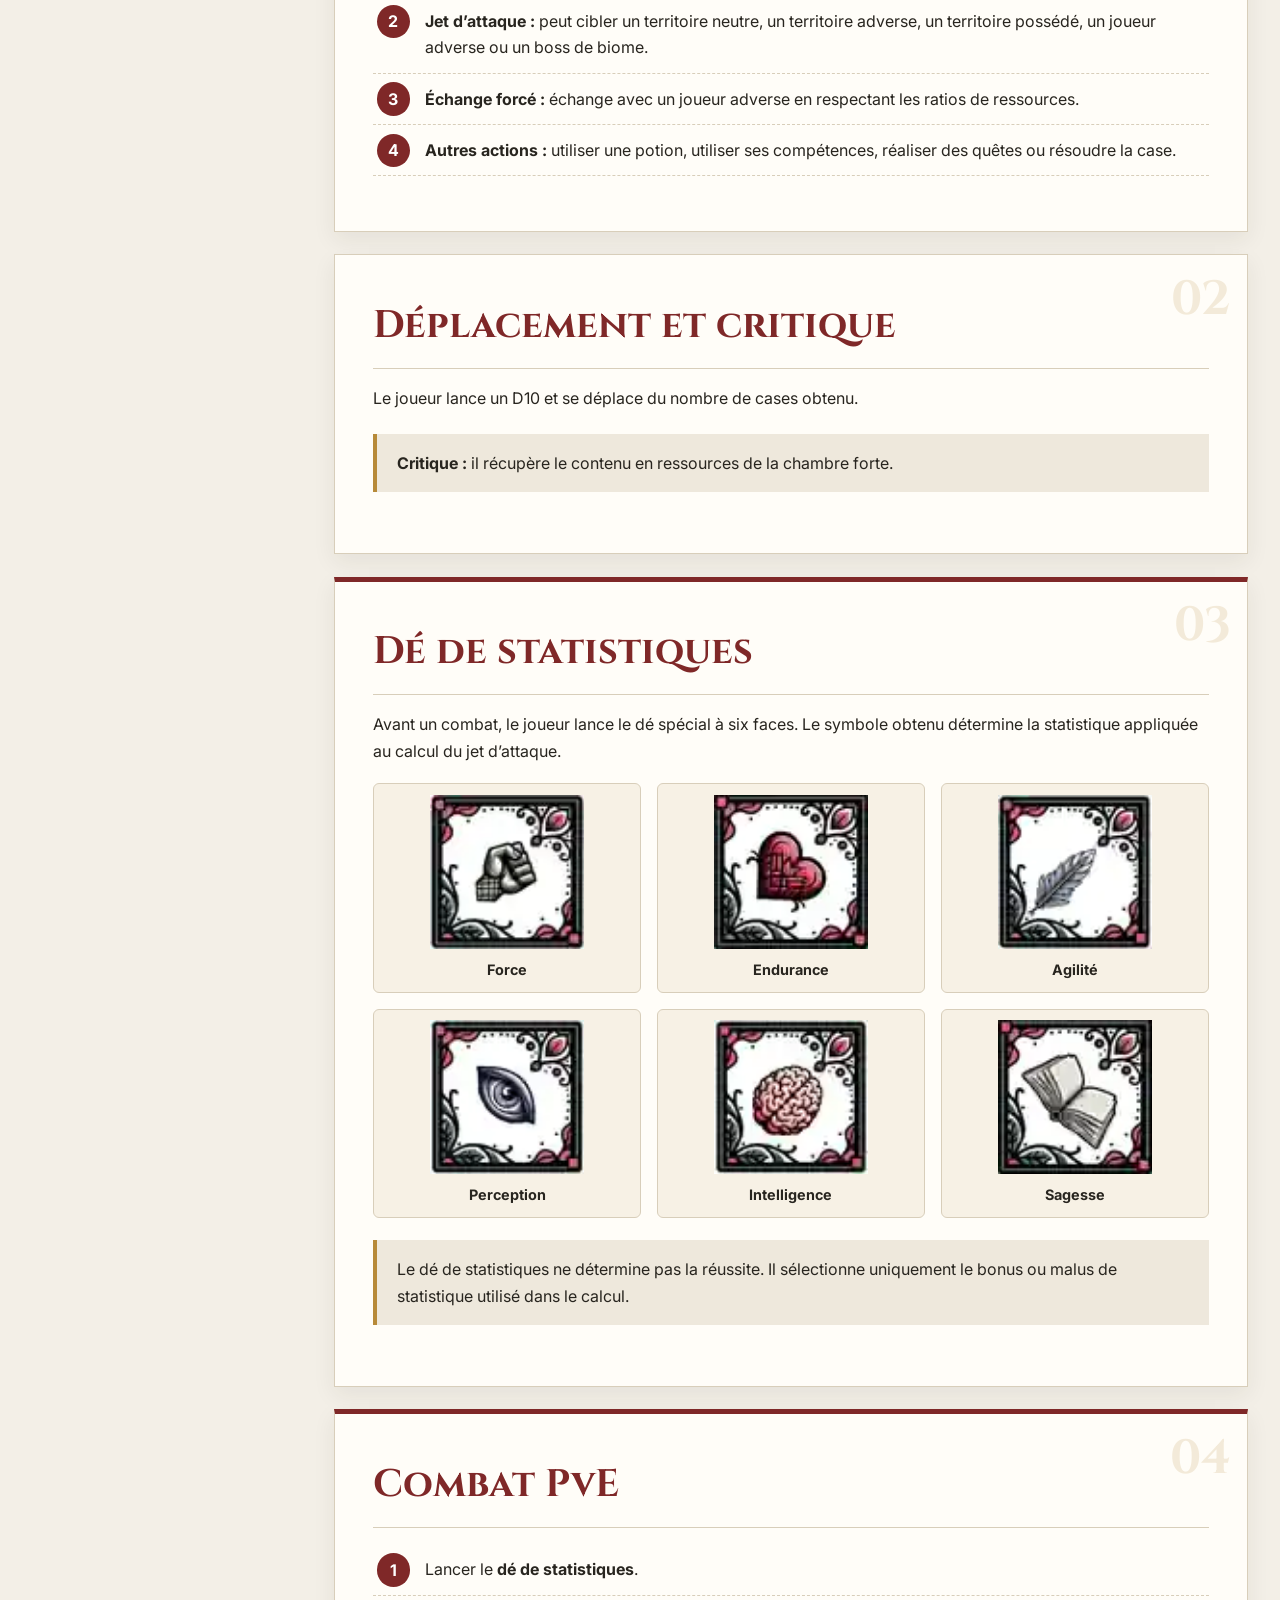
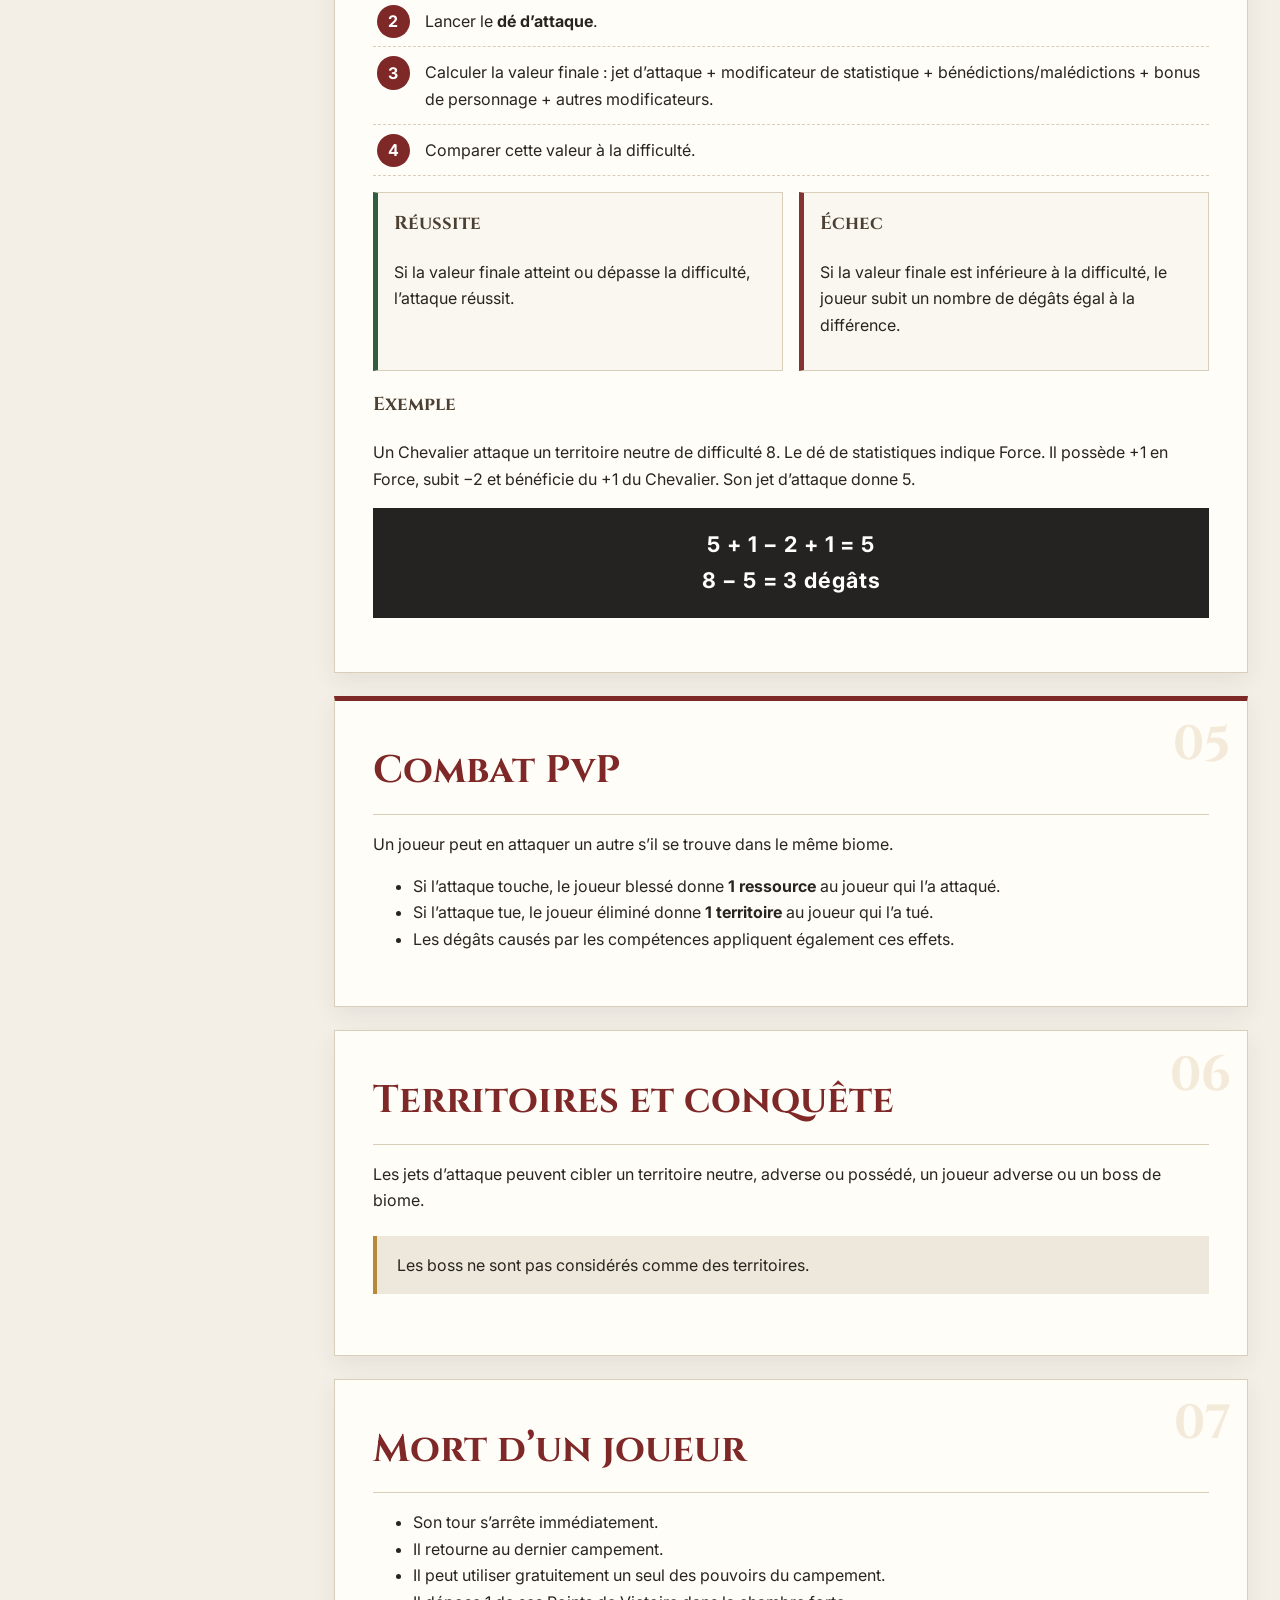
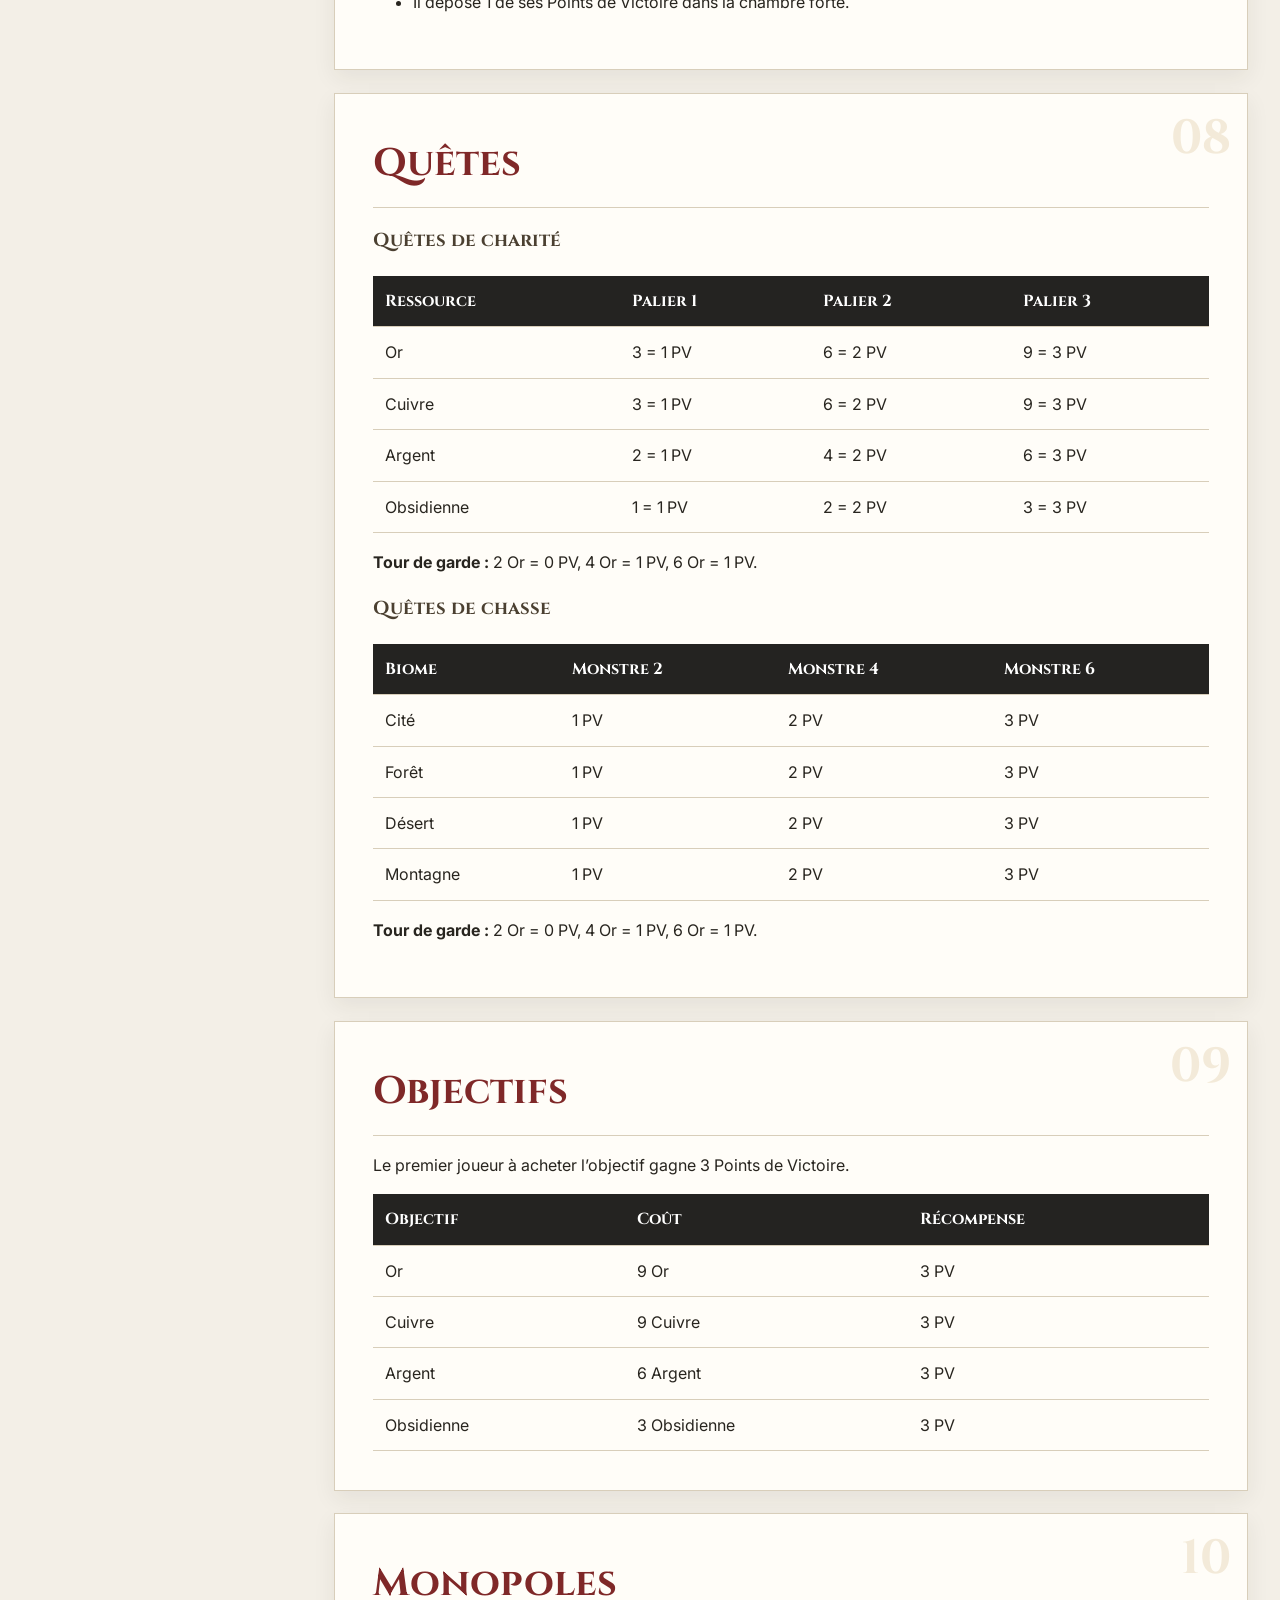
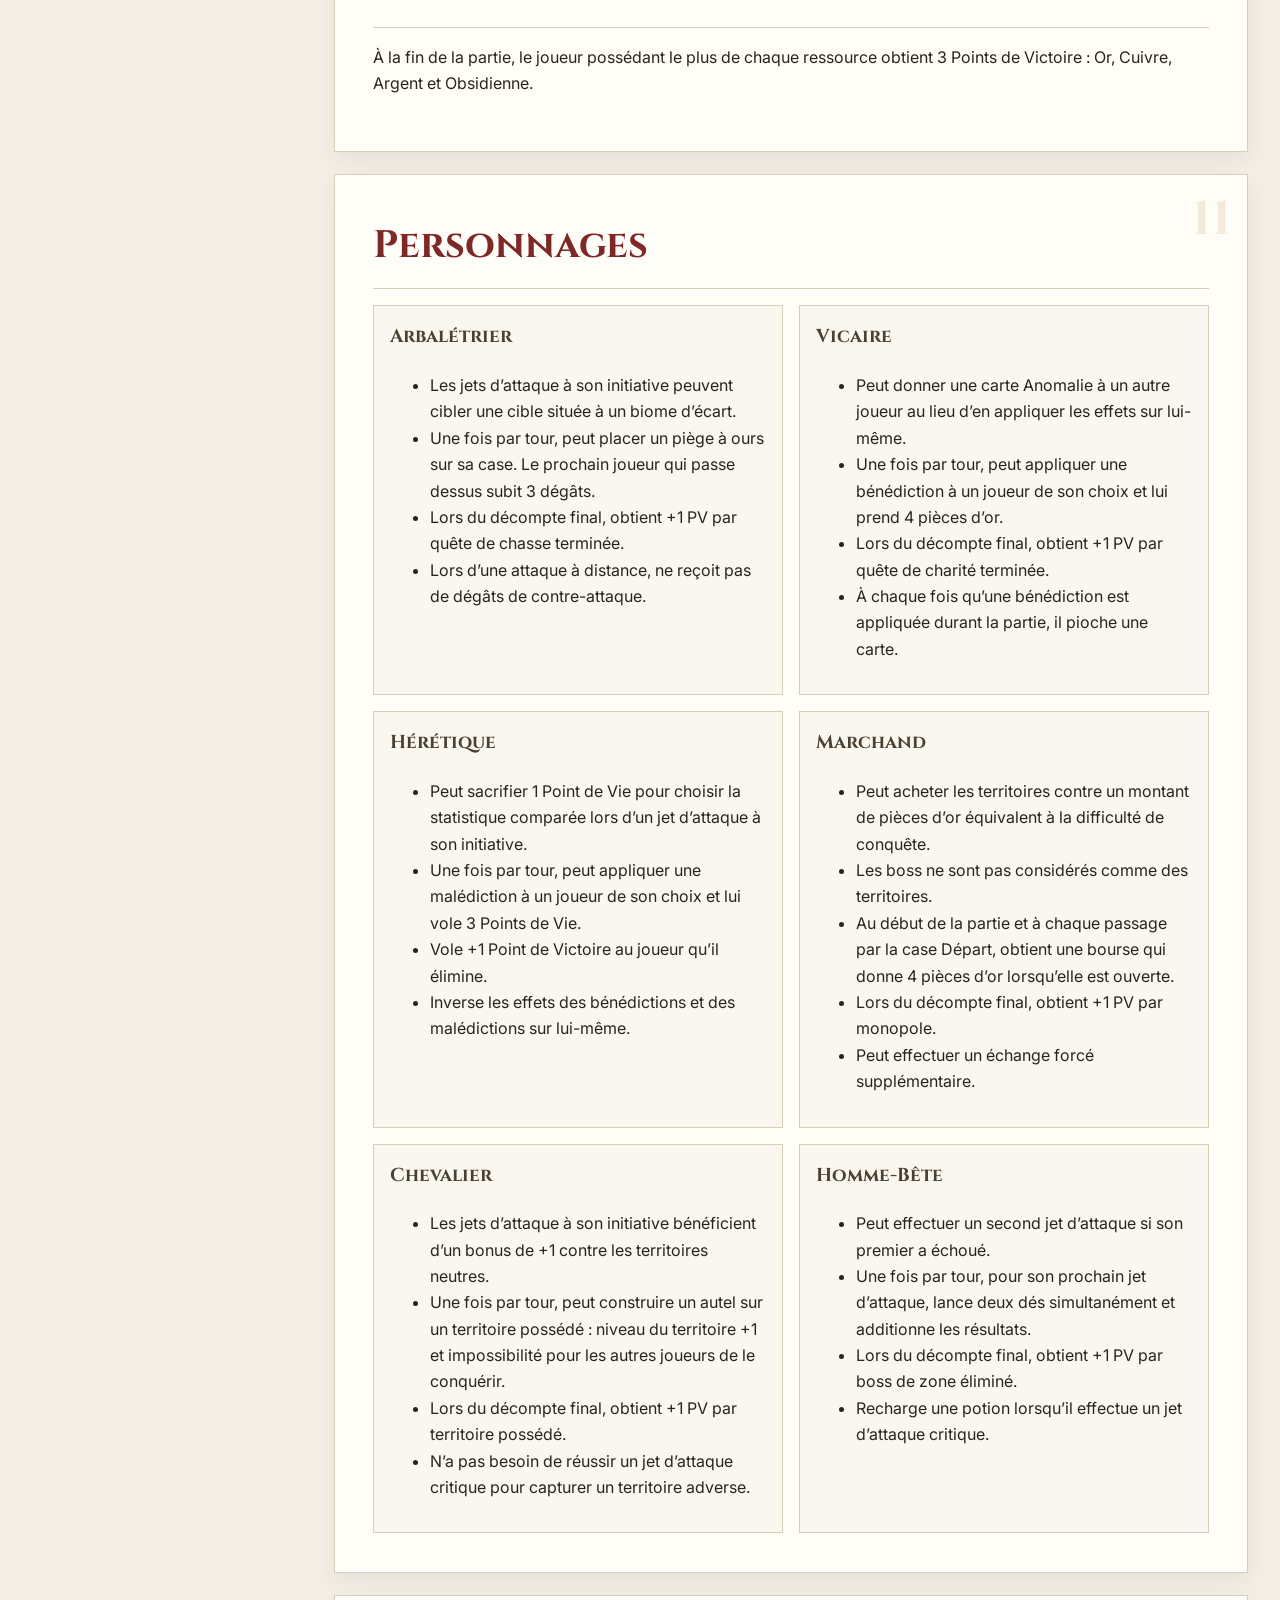
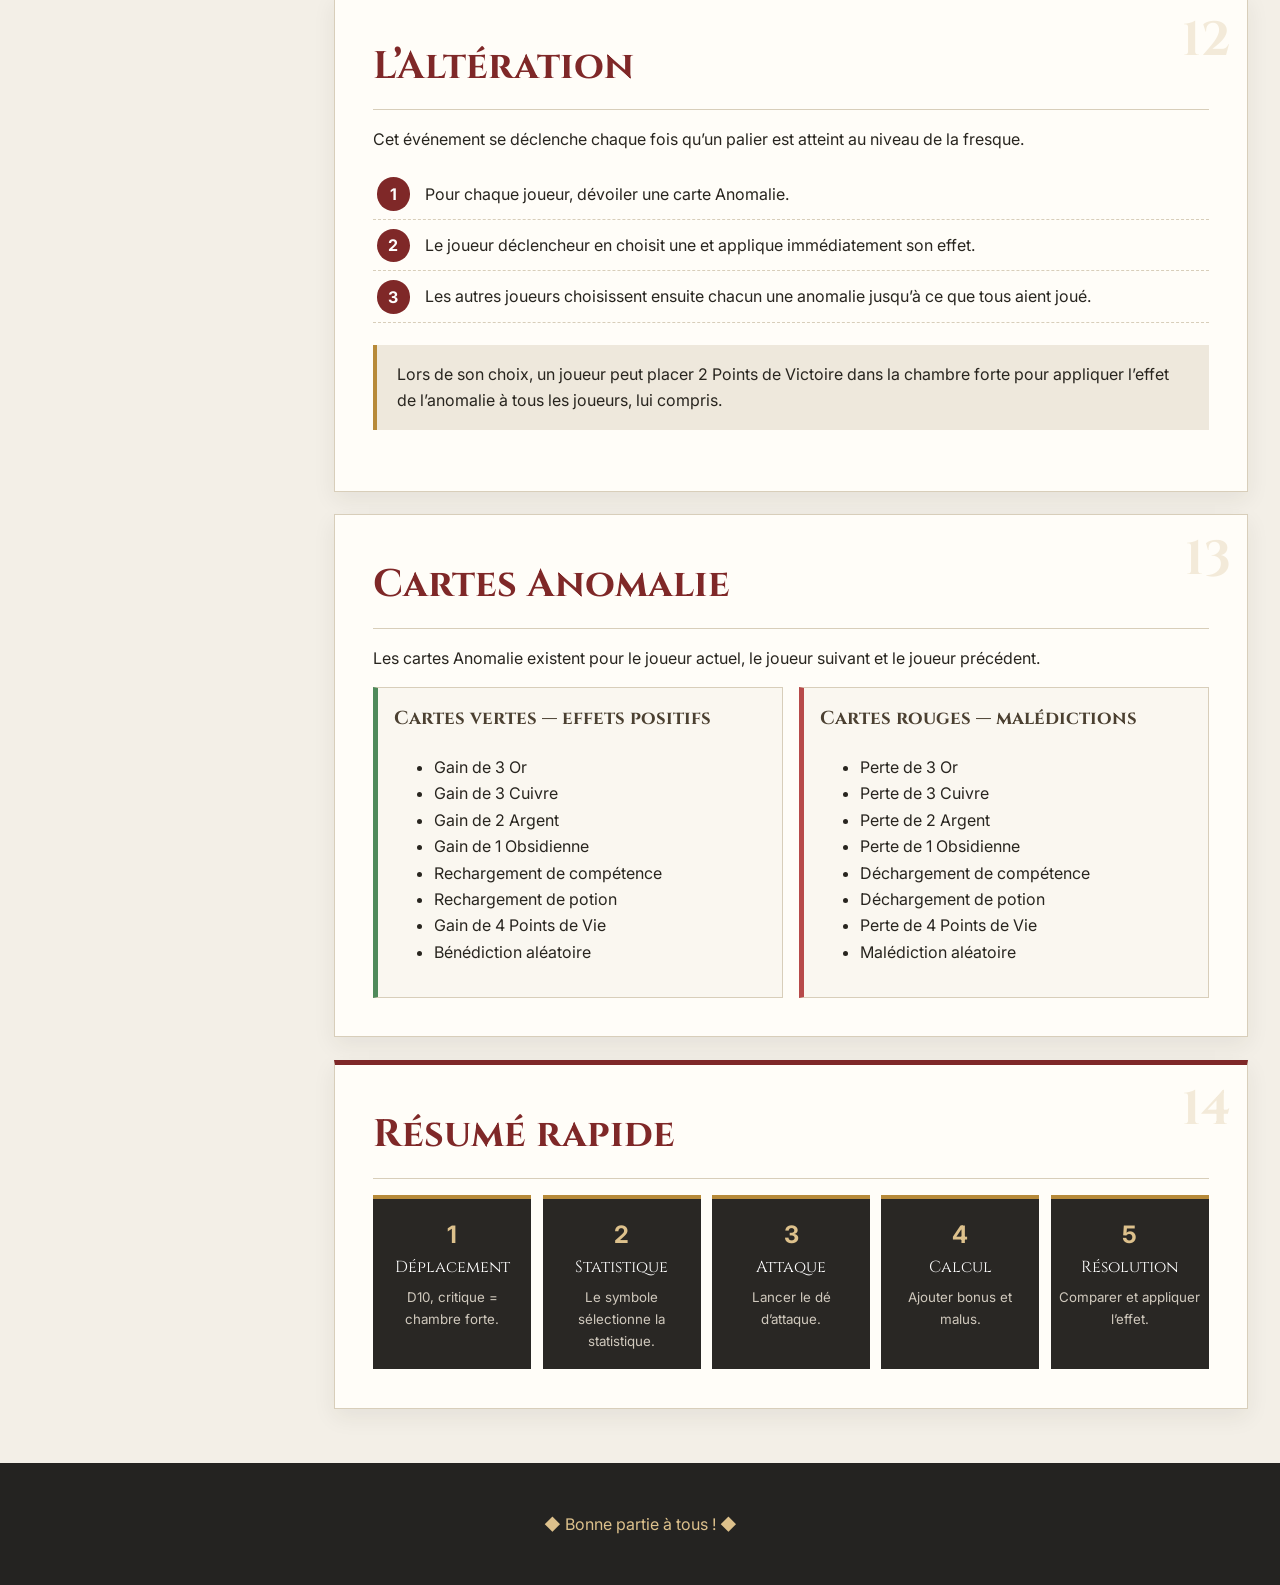
==== commit dbeacf0a: "feat: ajouter les tirages Quête, Anomalie et Altération au livret" ====
--- a/index.html
+++ b/index.html
@@ -8,7 +8,7 @@
   <link rel="stylesheet" href="styles.css">
 </head>
 <body>
-<header class="hero"><div class="hero-inner"><p class="eyebrow">Aventure · Territoire · Gloire</p><h1>Livre de règles</h1><p class="subtitle">Édition mise à jour depuis QuAl.xlsx</p><div class="hero-actions"><a class="button primary" href="#sommaire">Consulter les règles</a><button class="button secondary" id="printBtn">Imprimer / PDF</button></div></div></header>
+<header class="hero"><div class="hero-inner"><p class="eyebrow">Aventure · Territoire · Gloire</p><h1>Livre de règles</h1><p class="subtitle">Édition mise à jour depuis QuAl.xlsx</p><div class="hero-actions"><a class="button primary" href="#sommaire">Consulter les règles</a><a class="button secondary" href="tirage/">Tirage des cartes</a><button class="button secondary" id="printBtn">Imprimer / PDF</button></div></div></header>
 <div class="layout">
 <aside class="sidebar" aria-label="Sommaire"><div class="sidebar-head"><strong>Sommaire</strong><button id="menuBtn" aria-label="Afficher ou masquer le sommaire">☰</button></div><nav id="sommaire">
 <a href="#tour">1. Tour de jeu</a><a href="#deplacement">2. Déplacement</a><a href="#statistiques">3. Statistiques</a><a href="#pve">4. Combat PvE</a><a href="#pvp">5. Combat PvP</a><a href="#conquete">6. Territoires</a><a href="#mort">7. Mort</a><a href="#quetes">8. Quêtes</a><a href="#objectifs">9. Objectifs</a><a href="#monopoles">10. Monopoles</a><a href="#personnages">11. Personnages</a><a href="#alteration">12. Altération</a><a href="#anomalies">13. Cartes Anomalie</a><a href="#resume">14. Résumé</a>
@@ -35,4 +35,4 @@
 <section id="alteration" class="chapter"><span class="chapter-number">12</span><h2>L’Altération</h2><p>Cet événement se déclenche chaque fois qu’un palier est atteint au niveau de la fresque.</p><ol class="steps"><li>Pour chaque joueur, dévoiler une carte Anomalie.</li><li>Le joueur déclencheur en choisit une et applique immédiatement son effet.</li><li>Les autres joueurs choisissent ensuite chacun une anomalie jusqu’à ce que tous aient joué.</li></ol><div class="rule">Lors de son choix, un joueur peut placer 2 Points de Victoire dans la chambre forte pour appliquer l’effet de l’anomalie à tous les joueurs, lui compris.</div></section>
 <section id="anomalies" class="chapter"><span class="chapter-number">13</span><h2>Cartes Anomalie</h2><p>Les cartes Anomalie existent pour le joueur actuel, le joueur suivant et le joueur précédent.</p><div class="grid two"><article class="card anomaly-good"><h3>Cartes vertes — effets positifs</h3><ul><li>Gain de 3 Or</li><li>Gain de 3 Cuivre</li><li>Gain de 2 Argent</li><li>Gain de 1 Obsidienne</li><li>Rechargement de compétence</li><li>Rechargement de potion</li><li>Gain de 4 Points de Vie</li><li>Bénédiction aléatoire</li></ul></article><article class="card anomaly-bad"><h3>Cartes rouges — malédictions</h3><ul><li>Perte de 3 Or</li><li>Perte de 3 Cuivre</li><li>Perte de 2 Argent</li><li>Perte de 1 Obsidienne</li><li>Déchargement de compétence</li><li>Déchargement de potion</li><li>Perte de 4 Points de Vie</li><li>Malédiction aléatoire</li></ul></article></div></section>
 <section id="resume" class="chapter highlight"><span class="chapter-number">14</span><h2>Résumé rapide</h2><div class="combat-flow"><div><b>1</b><span>Déplacement</span><small>D10, critique = chambre forte.</small></div><div><b>2</b><span>Statistique</span><small>Le symbole sélectionne la statistique.</small></div><div><b>3</b><span>Attaque</span><small>Lancer le dé d’attaque.</small></div><div><b>4</b><span>Calcul</span><small>Ajouter bonus et malus.</small></div><div><b>5</b><span>Résolution</span><small>Comparer et appliquer l’effet.</small></div></div></section>
-</main></div><footer><p>◆ Bonne partie à tous ! ◆</p></footer><script src="script.js"></script></body></html>+</main></div><footer><p>◆ Bonne partie à tous ! ◆</p></footer><script src="script.js"></script></body></html>
--- a/styles.css
+++ b/styles.css
@@ -18,4 +18,9 @@
 dl{display:grid;grid-template-columns:220px 1fr;margin:0}dt,dd{margin:0;padding:.8rem;border-bottom:1px solid var(--line)}dt{font-weight:700;color:var(--red)}
 footer{text-align:center;padding:2rem;background:#242321;color:#ddc18c}
 @media(max-width:900px){.layout{display:block;padding:0}.sidebar{position:sticky;top:0;height:auto;z-index:5}.sidebar nav{display:none;max-height:55vh;overflow:auto}.sidebar.open nav{display:block}.sidebar button{display:block;background:none;border:0;color:white;font-size:1.2rem}.chapter{margin:0;border-width:0 0 1px}.grid.two,.characters{grid-template-columns:1fr}.stats{grid-template-columns:repeat(3,1fr)}.combat-flow{grid-template-columns:1fr 1fr}.hero{min-height:45vh}}
-@media print{.hero{min-height:auto;padding:2rem}.hero-actions,.sidebar{display:none}.layout{display:block;padding:0}.chapter{box-shadow:none;break-inside:avoid;border:0;border-bottom:1px solid #bbb}.chapter-number{color:#ddd}body{background:white}.combat-flow{grid-template-columns:repeat(5,1fr)}}+@media print{.hero{min-height:auto;padding:2rem}.hero-actions,.sidebar{display:none}.layout{display:block;padding:0}.chapter{box-shadow:none;break-inside:avoid;border:0;border-bottom:1px solid #bbb}.chapter-number{color:#ddd}body{background:white}.combat-flow{grid-template-columns:repeat(5,1fr)}}
+.language-switcher{position:fixed;top:1rem;right:1rem;z-index:1000;display:flex;gap:.3rem;padding:.35rem;background:rgba(255,255,255,.96);border:1px solid var(--line);border-radius:999px;box-shadow:0 5px 20px rgba(30,25,18,.18)}
+.language-switcher button{border:0;background:transparent;color:#3a342d;padding:.48rem .65rem;border-radius:999px;font:700 .78rem/1 system-ui,sans-serif;cursor:pointer;transition:background .2s,color .2s}
+.language-switcher button:hover{background:#eee5d5}.language-switcher button.active{background:var(--red);color:#fff}
+@media(max-width:700px){.language-switcher{top:.55rem;right:.55rem}.hero{padding-top:5rem}.language-switcher button{padding:.45rem .55rem}}
+@media print{.language-switcher{display:none!important}}
